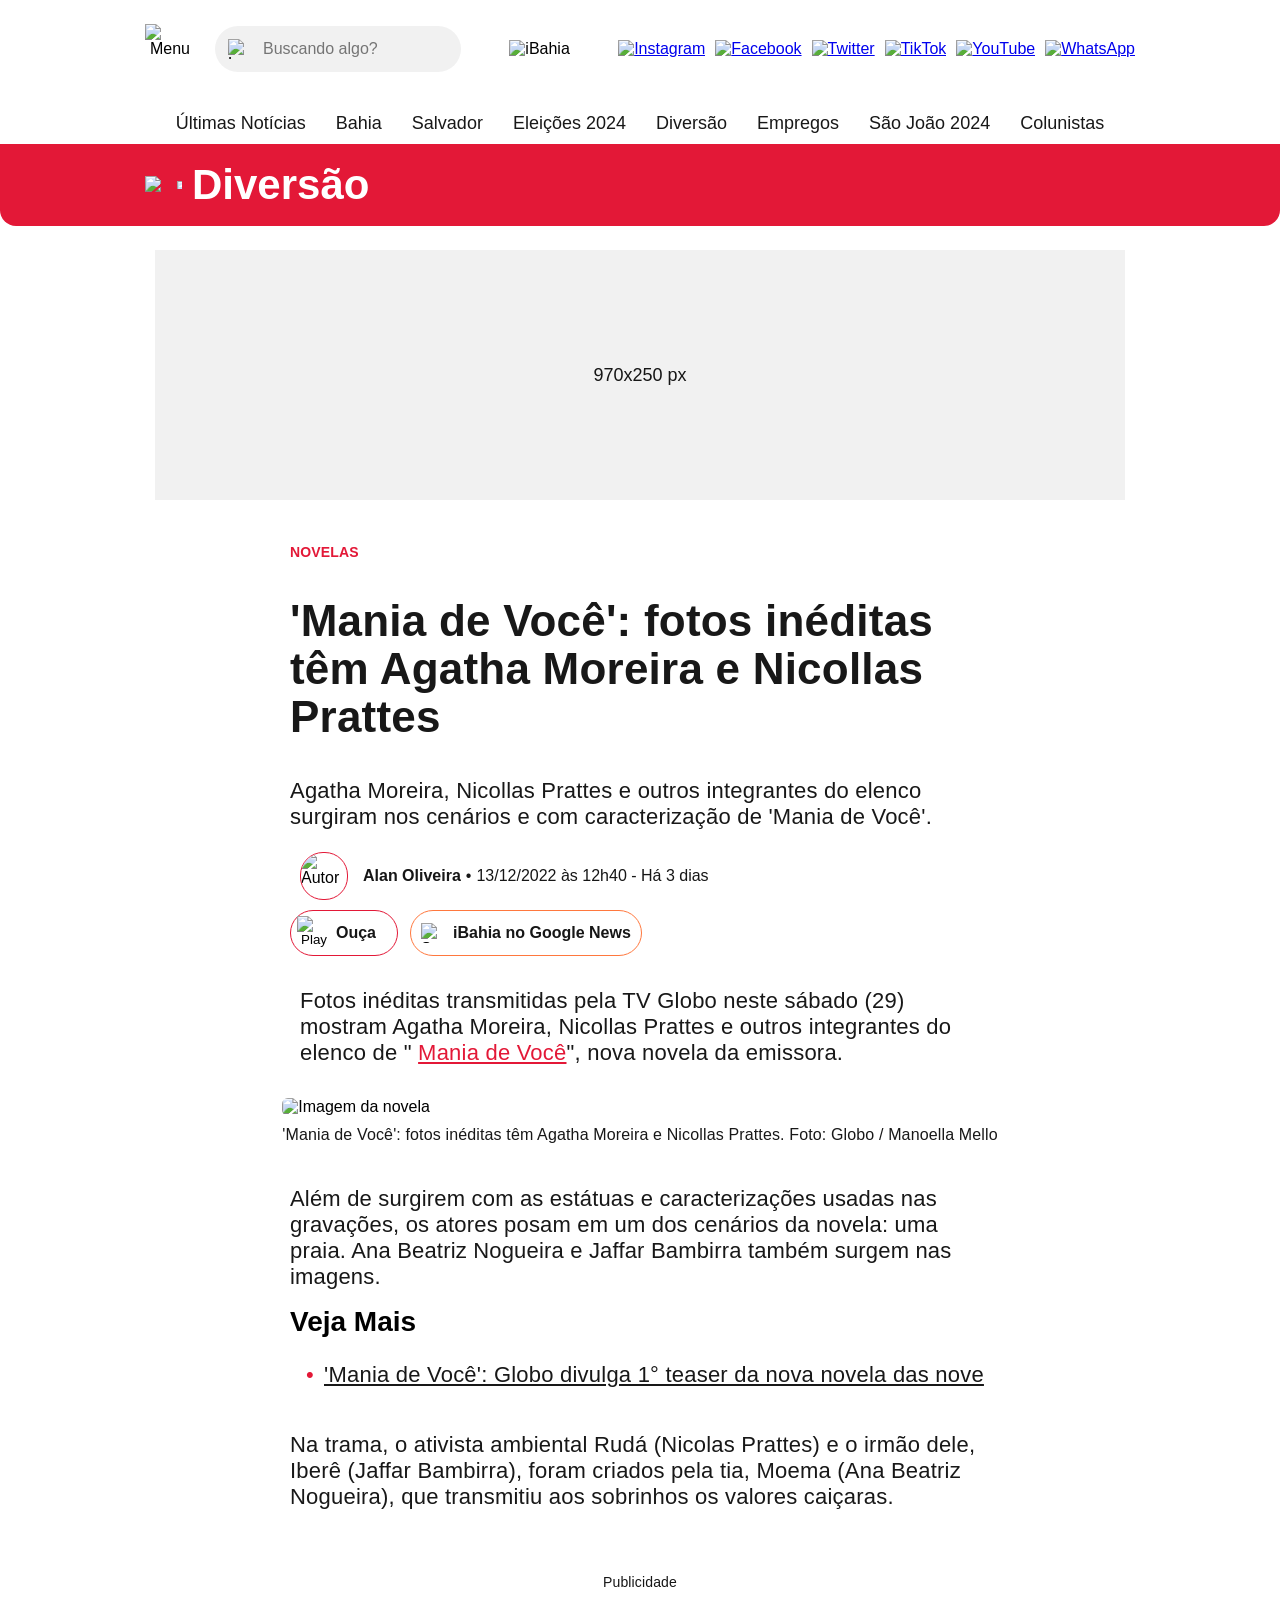
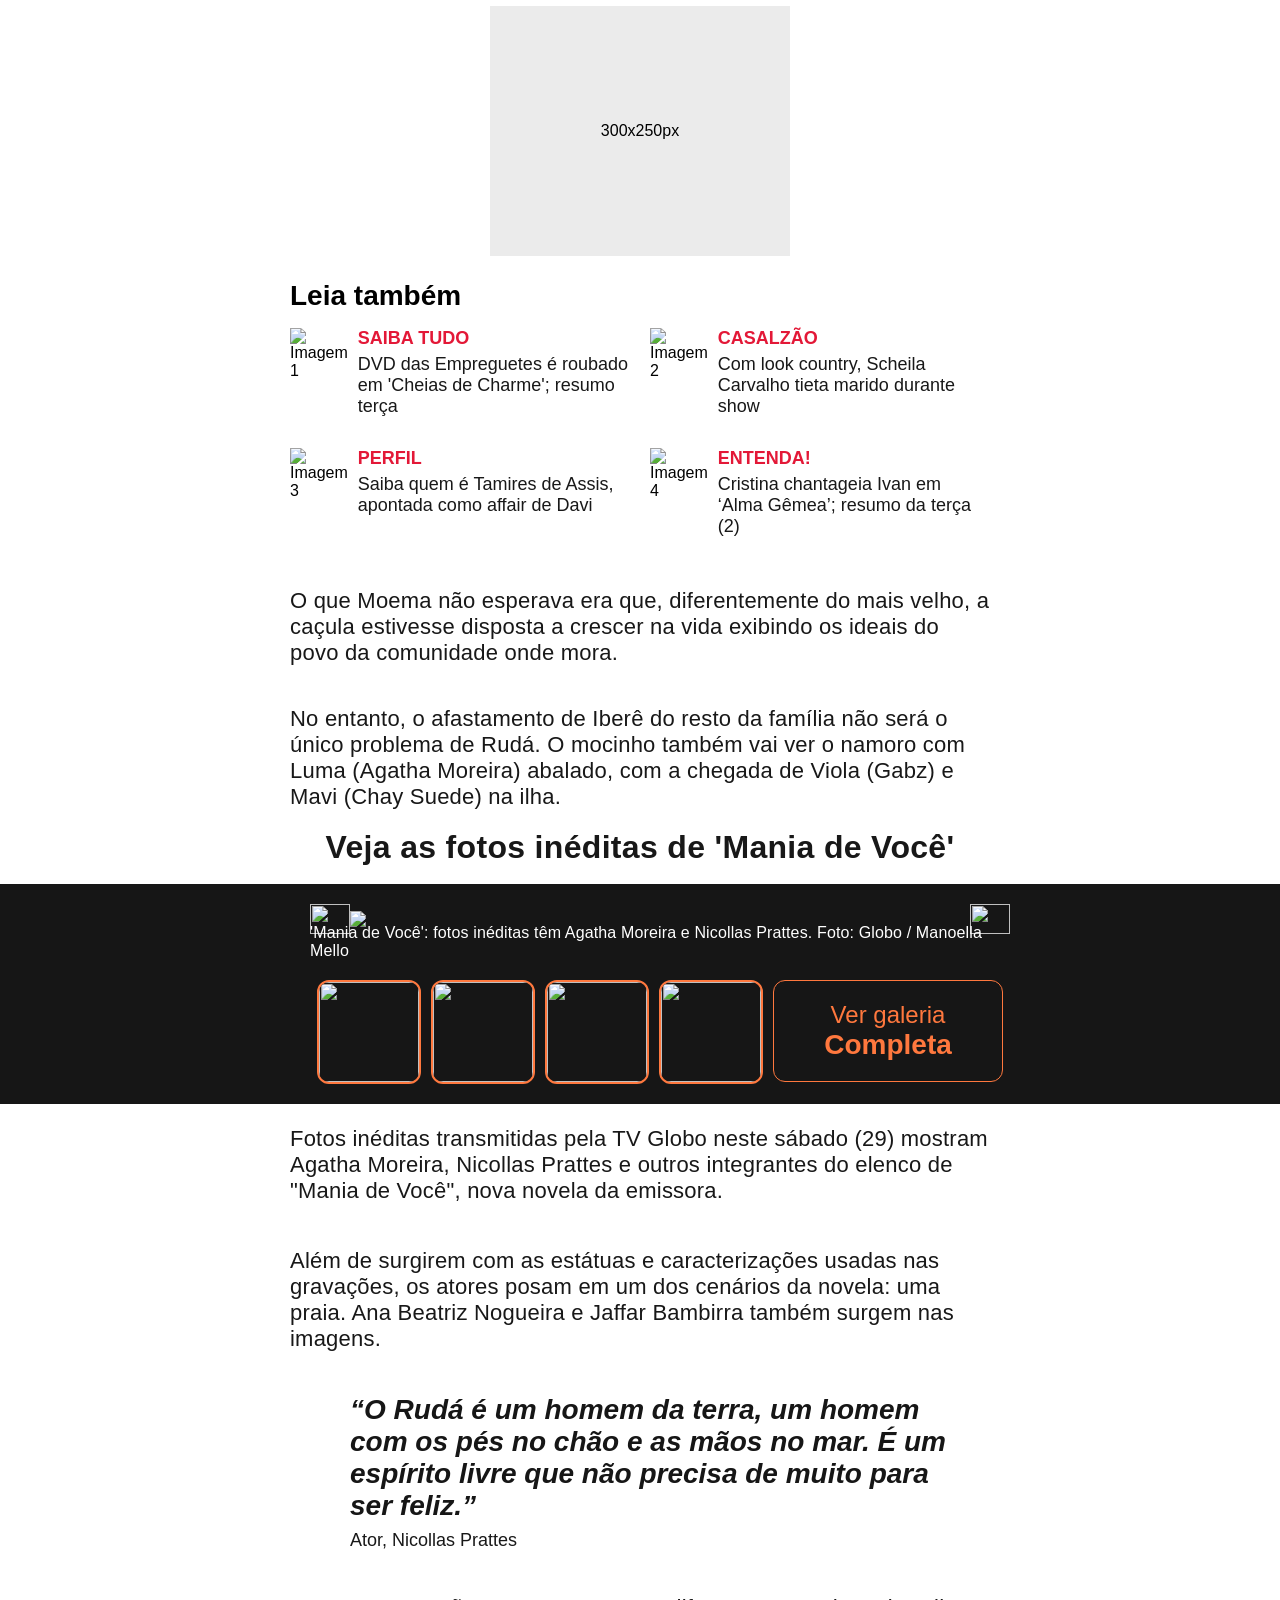
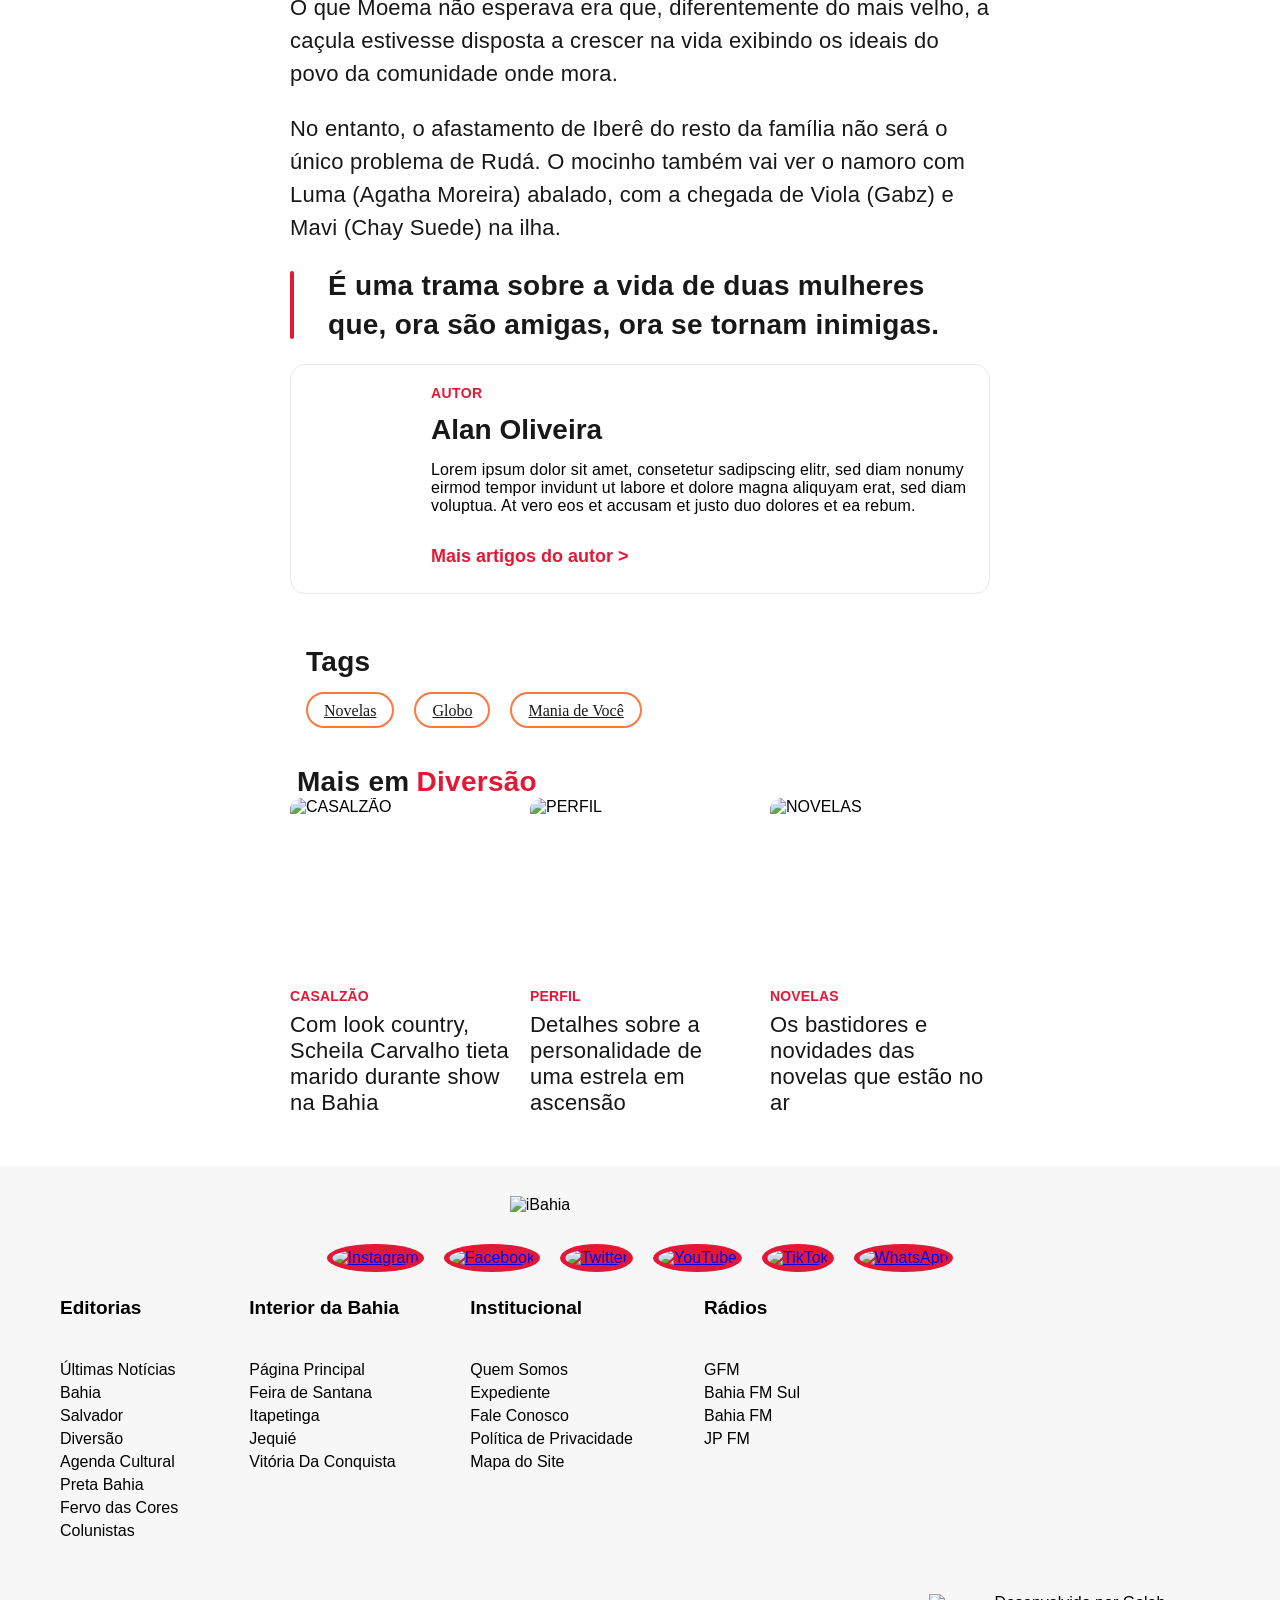
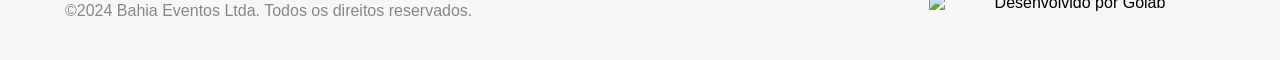
==== index.html @ 65b45e04 "Add files via upload" ====
<!DOCTYPE html>
<html lang="pt-br">
  <head>
    <meta charset="UTF-8" />
    <meta name="viewport" content="width=device-width, initial-scale=1.0" />
    <title>Meu Projeto</title>
    <link rel="stylesheet" href="styles.css" />
  </head>
  <body>
    <div class="container">
      <header>
        <div class="container-header">
          <div class="barra-superior">
            <div class="menu-pesquisa">
              <img
                src="img/menu.png"
                alt="Menu"
                class="menu-icon"
                id="menu-desktop" />
              <img
                src="img/menu-without-bg.png"
                alt="Menu"
                class="menu-icon"
                id="menu-mobile" />
              <div class="pesquisa">
                <img src="img/lupa.png" alt="Lupa" class="lupa-icon" />
                <input type="text" placeholder="Buscando algo?" />
              </div>
            </div>
            <div class="logo">
              <img src="img/ibahia.png" alt="iBahia" />
            </div>
            <div class="redes-sociais">
              <a href="#"><img src="img/instagram.png" alt="Instagram" /></a>
              <a href="#"><img src="img/Facebook.png" alt="Facebook" /></a>
              <a href="#"><img src="img/twitter.png" alt="Twitter" /></a>
              <a href="#"><img src="img/tiktok.png" alt="TikTok" /></a>
              <a href="#"><img src="img/youtube.png" alt="YouTube" /></a>
              <a href="#"><img src="img/whatsapp.png" alt="WhatsApp" /></a>
            </div>
          </div>
          <div class="atalhos-container">
            <nav class="atalhos">
              <ul>
                <li><a href="#">Últimas Notícias</a></li>
                <li><a href="#">Bahia</a></li>
                <li><a href="#">Salvador</a></li>
                <li><a href="#">Eleições 2024</a></li>
                <li><a href="#">Diversão</a></li>
                <li><a href="#">Empregos</a></li>
                <li><a href="#">São João 2024</a></li>
                <li><a href="#">Colunistas</a></li>
              </ul>
            </nav>
          </div>
        </div>

        <div class="breadcrumb">
          <img src="img/home.png" alt="Home" class="home-icon" />
          <img src="img/seta-direita.png" alt="Seta" class="seta-icon" />
          <span class="breadcrumb-text">Diversão</span>
        </div>
      </header>

      <main>

        <!-- Banner -->
        <section class="banner">
          <div class="banner-text">970x250 px</div>
        </section>

        <section class="news">
          <div class="news-content">
            <div class="news-text">
              <h4 class="news-category">Novelas</h4>
              <h1 class="news-title">'Mania de Você': fotos inéditas têm Agatha
                Moreira e Nicollas Prattes</h1>
              <p class="news-description">Agatha Moreira, Nicollas Prattes
                e outros integrantes do elenco surgiram nos cenários e com
                caracterização de 'Mania de Você'.</p>
            </div>
          </div>

          <div class="autor-info">
            <img src="img/autor_miniatura.png" class="autor-miniatura"
              alt="Autor" />
            <div class="autor-detalhes">
              <p class="autor-texto">Alan Oliveira</p>
              <span id="autor-texto-dot">•</span>
              <span>13/12/2022 às 12h40 - Há 3 dias</span>
            </div>
          </div>

          <div class="botao-play-container">
            <button class="botao-play">
              <img src="img/play.png" alt="Play" class="icone-play">
              <span>Ouça</span>
            </button>
            <button class="botao-google-news">
              <img src="img/google-news.png" alt="Google News"
                class="icone-google-news">
              <span>iBahia no Google News</span>
            </button>
          </div>

          <div class="texto-ineditas">
            <span id="texto-ineditas-line"></span>
            <p>
              Fotos inéditas transmitidas pela TV Globo neste
              sábado (29) mostram Agatha Moreira, Nicollas Prattes
              e outros integrantes do elenco de "
              <span class="mania-de-voce">Mania de Você</span>", nova
              novela da emissora.
            </p>
          </div>

        </div>

      </section>

      <session class="container-imagem-legenda">

        <!-- Imagem com a legenda -->
        <div class="imagem-container">
          <img src="img/imagem-top.png" alt="Imagem da novela"
            class="imagem-praia">
          <p class="legenda-praia">'Mania de Você': fotos inéditas têm
            Agatha Moreira e Nicollas Prattes. Foto: Globo /
            Manoella Mello
          </p>
        </div>

        <!-- Parágrafo com a descrição -->
        <div class="paragrafo-alem">
          <p>
            Além de surgirem com as estátuas e caracterizações usadas
            nas gravações, os atores posam em um dos cenários da novela:
            uma praia. Ana Beatriz Nogueira e Jaffar Bambirra também
            surgem nas imagens.
          </p>
        </div>

      </session>

      <!---------------- Veja mais e parágrafo ------------->
      <section class="veja-mais-container">
        <h3 class="veja-mais-titulo">Veja Mais</h3>
        <p class="paragrafo-veja-mais">
          <span class="bullet">•</span>
          <span class="texto-sub"> 'Mania de Você': Globo divulga 1°
            teaser da nova novela das nove</span>
        </p>
        <p class="descricao-trama">Na trama, o ativista ambiental Rudá
          (Nicolas Prattes) e o irmão dele, Iberê (Jaffar Bambirra),
          foram criados pela tia, Moema (Ana Beatriz Nogueira), que
          transmitiu aos sobrinhos os valores caiçaras.
        </p>
      </section>

      <section class="publicidade-container">
        <div class="publicidade-titulo">Publicidade</div>
        <div class="publicidade">
          300x250px
        </div>
      </section>

      <!---------------- Fim do Veja mais e parágrafo ------------->

      <!------------- Leia Também ----------->

      <section class="secao-leia-tambem">

        <h2 class="titulo-leia-tambem">Leia também</h2>

        <section class="lista-noticias">
          <div class="noticia-item noticia-1">
            <img src="img/leia-tb1.png" alt="Imagem 1">
            <div class="noticia-conteudo">
              <h3>SAIBA TUDO</h3>
              <p>DVD das Empreguetes é roubado em 'Cheias de Charme'; resumo
                terça</p>
            </div>
          </div>
          <div class="noticia-item noticia-2">
            <img src="img/leia-tb2.png" alt="Imagem 2">
            <div class="noticia-conteudo">
              <h3>CASALZÃO</h3>
              <p>Com look country, Scheila Carvalho tieta marido durante
                show</p>
            </div>
          </div>
          <div class="noticia-item noticia-3">
            <img src="img/leia-tb3.png" alt="Imagem 3">
            <div class="noticia-conteudo">
              <h3>PERFIL</h3>
              <p>Saiba quem é Tamires de Assis, apontada como affair de Davi</p>
            </div>
          </div>
          <div class="noticia-item noticia-4">
            <img src="img/leia-tb4.png" alt="Imagem 4">
            <div class="noticia-conteudo">
              <h3>ENTENDA!</h3>
              <p>Cristina chantageia Ivan em ‘Alma Gêmea’; resumo da terça
                (2)</p>
            </div>
          </div>

          <div class="descricao-moema">
            O que Moema não esperava era que, diferentemente do mais velho,
            a caçula estivesse disposta a crescer na vida exibindo os ideais
            do povo da comunidade onde mora.
          </div>

          <div class="descricao-entanto">
            No entanto, o afastamento de Iberê do resto da família não será
            o único problema de Rudá. O mocinho também vai ver o namoro com
            Luma (Agatha Moreira) abalado, com a chegada de Viola (Gabz) e
            Mavi (Chay Suede) na ilha.
          </div>

        </section>

        <!------------- Fim do Leia Também ----------->

        <!------------- Galaria ----------->

        <section>
          <h2 class="titulo-fotos">
            Veja as fotos inéditas de 'Mania de Você'
          </h2>
        </section>

        <session class="gallery-container">
          <div class="gallery-content">
            <div class="gallery">
              <div class="gallery-content-photo">
                <img src="img/esquerda.png"
                  class="arrow-left" />
                <img id="photo-gallery-principal"
                  src="img/principal-galeria.png" />
                <img src="img/direita.png"
                  class="arrow-right">
              </div>
              <div class="photo-caption">'Mania de Você': fotos
                inéditas têm Agatha Moreira e Nicollas Prattes.
                Foto: Globo / Manoella Mello
              </div>
            </div>

            <div class="gallery-footer">
              <div class="thumbnails">
                <img src="img/Imagem66.png" class="thumbnail" />
                <img src="img/Imagem67.png" class="thumbnail" />
                <img src="img/Imagem68.png" class="thumbnail" />
                <img src="img/Imagem69.png" class="thumbnail" />
              </div>
              <div class="view-gallery">
                <span>Ver galeria</span>
                <span id="view-gallery-second">Completa</span>
              </div>
            </div>
          </div>
        </div>
      </session>

      <!------------- Fim da Galaria ----------->

      <session class="ineditas-container">
        <p class="ineditas-transmitidas">
          Fotos inéditas transmitidas pela TV Globo neste sábado (29)
          mostram Agatha Moreira, Nicollas Prattes e outros
          integrantes do elenco de "Mania de Você", nova novela da
          emissora.
        </p>
        <p class="novo-paragrafo-2">
          Além de surgirem com as estátuas e caracterizações usadas
          nas gravações, os atores posam em um dos cenários da novela:
          uma praia. Ana Beatriz Nogueira e Jaffar Bambirra também
          surgem nas imagens.
        </p>
      </session>

      <session>
        <div class="citacao-container">
          <div class="citacao-linha">
            <div class="aspaspng"></div>
            <div class="citacao">
              “O Rudá é um homem da terra, um homem com os pés no
              chão e as mãos no mar. É um espírito livre que não
              precisa de muito para ser feliz.”
            </div>
          </div>
          <div class="autor-aspas">
            Ator, Nicollas Prattes
          </div>
        </div>
      </session>

      <session>
        <div class="moema-container">
          <p class="moema2">
            O que Moema não esperava era que, diferentemente do mais
            velho, a caçula estivesse disposta a crescer na vida
            exibindo os ideais do povo da comunidade onde mora.
          </p>

          <p class="moema3">
            No entanto, o afastamento de Iberê do resto da família não
            será o único problema de Rudá. O mocinho também vai ver o
            namoro com Luma (Agatha Moreira) abalado, com a chegada de
            Viola (Gabz) e Mavi (Chay Suede) na ilha.
          </p>
        </div>
      </session>

      <session>
        <div class="Sobre-Trama">
          <div id="before-trama"></div>
          <h2>É uma trama sobre a vida de duas mulheres que, ora são
            amigas, ora se tornam inimigas.</h2>
        </div>
      </session>

      <session>
        <div class="autor-container2">
          <div class="autor-background2">
            <div class="autor-foto2"></div>
          </div>
          <div class="autor-info2">
            <div class="autor-nome2">AUTOR</div>
            <div class="autor-nome-completo2">Alan Oliveira</div>
            <p class="autor-paragrafo-2">
              Lorem ipsum dolor sit amet, consetetur sadipscing elitr, sed diam
              nonumy eirmod tempor invidunt ut labore et dolore magna aliquyam
              erat, sed diam voluptua. At vero eos et accusam et justo duo
              dolores et ea rebum.
            </p>
            <div class="mais-artigos2">
              <span>Mais artigos do autor ></span>
            </div>
          </div>
        </div>
      </session>

      <session>

        <!-- Container das Tags -->
        <div class="tags-container">
          <div class="tags-titulo">Tags</div>
          <nav class="tags-lista">
            <a href="pagina-novelas.html" class="tag">Novelas</a>
            <a href="pagina-globo.html" class="tag">Globo</a>
            <a href="pagina-mania-de-voce.html" class="tag">Mania de Você</a>
          </nav>
        </div>
      </section>
      <session>

        <!-- Grupo "Mais em Diversão" -->

        <div class="grupo-diversao-container">
          <div class="titulo-diversao">
            <span class="mais-em">Mais em</span>
            <span class="diversao">Diversão</span>
          </div>

          <!-- Mais Diversão -->

          <section class="diversao-section">
            <div class="diversao-content">
              <div class="diversao-item">
                <img src="img/mais-em-diversão3.png" alt="CASALZÃO">
                <div class="diversao-text">
                  <div class="diversao-title">CASALZÃO</div>
                  <div class="diversao-description">
                    Com look country, Scheila Carvalho tieta marido durante show
                    na Bahia
                  </div>
                </div>
              </div>

              <div class="diversao-item">
                <img src="img/mais-em-diversão2.png" alt="PERFIL">
                <div class="diversao-text">
                  <div class="diversao-title">PERFIL</div>
                  <div class="diversao-description">
                    Detalhes sobre a personalidade de uma estrela em ascensão
                  </div>
                </div>
              </div>

              <div class="diversao-item">
                <img src="img/mais-em-diversão1.png" alt="NOVELAS">
                <div class="diversao-text">
                  <div class="diversao-title">NOVELAS</div>
                  <div class="diversao-description">
                    Os bastidores e novidades das novelas que estão no ar
                  </div>
                </div>
              </div>
            </div>
          </section>
        </div>

      </main>

    </div>

    <!-- Rodapé -->

    <footer class="footer">
      <div class="footer-container">
        <div class="footer-content">
          <div class="footer-left">
            <div class="footer-logo-container">
              <img src="img/ibahia.png" alt="iBahia" class="footer-logo">
            </div>
            <nav class="footer-social-links">
              <a href="#"><img src="img/instagram.png" alt="Instagram"></a>
              <a href="#"><img src="img/Facebook.png" alt="Facebook"></a>
              <a href="#"><img src="img/twitter.png" alt="Twitter"></a>
              <a href="#"><img src="img/youtube.png" alt="YouTube"></a>
              <a href="#"><img src="img/tiktok.png" alt="TikTok"></a>
              <a href="#"><img src="img/whatsapp.png" alt="WhatsApp"></a>
            </nav>
          </div>
          <div class="footer-right">
            <div class="footer-info-columns">
              <div class="info-column">
                <div class="info-column-title">
                  <h4>Editorias</h4>
                  <img src="./img/plus.png" alt="+" class="plus-icon">
                </div>
                <nav>
                  <ul>
                    <li>
                      <a href="#">Últimas Notícias</a>
                    </li>
                    <li><a href="#">Bahia</a></li>
                    <li><a href="#">Salvador</a></li>
                    <li><a href="#">Diversão</a></li>
                    <li><a href="#">Agenda Cultural</a></li>
                    <li><a href="#">Preta Bahia</a></li>
                    <li><a href="#">Fervo das Cores</a></li>
                    <li><a href="#">Colunistas</a></li>
                  </ul>
                </nav>
              </div>
              <div class="info-column">
                <div class="info-column-title">
                  <h4>Interior da Bahia</h4>
                  <img src="./img/plus.png" alt="+" class="plus-icon">
                </div>
                <nav>
                  <ul>
                    <li><a href="#">Página Principal</a></li>
                    <li><a href="#">Feira de Santana</a></li>
                    <li><a href="#">Itapetinga</a></li>
                    <li><a href="#">Jequié</a></li>
                    <li><a href="#">Vitória Da Conquista</a></li>
                  </ul>
                </nav>
              </div>
              <div class="info-column">
                <div class="info-column-title">
                  <h4>Institucional</h4>
                  <img src="img/plus.png" alt="+" class="plus-icon">
                </div>
                <nav>
                  <ul>
                    <li><a href="#">Quem Somos</a></li>
                    <li><a href="#">Expediente</a></li>
                    <li><a href="#">Fale Conosco</a></li>
                    <li><a href="#">Política de Privacidade</a></li>
                    <li><a href="#">Mapa do Site</a></li>
                  </ul>
                </nav>
              </div>
              <div class="info-column">
                <div class="info-column-title">
                  <h4>Rádios</h4>
                  <img src="img/plus.png" alt="+" class="plus-icon">
                </div>
                <nav>
                  <ul>
                    <li><a href="#">GFM</a></li>
                    <li><a href="#">Bahia FM Sul</a></li>
                    <li><a href="#">Bahia FM</a></li>
                    <li><a href="#">JP FM</a></li>
                  </ul>
                </nav>
              </div>
            </div>
          </div>
        </div>
        <div class="footer-bottom-bar">
          <p>&copy;2024 Bahia Eventos Ltda. Todos os direitos reservados.</p>
          <img src="img/tarja_mw_golab.png" alt="Desenvolvido por Golab">
        </div>
      </div>
    </footer>
  </body>
</html>
---- styles.css ----
/* Layout */
body {
  padding: 0;
  margin: 0;
  font-family: "Reddit Sans", sans-serif;
  margin: 0 auto;
  overflow-x: hidden;
}

@media screen and (max-width: 768px) {
  body {
    max-width: 100%;
    overflow-x: hidden;
  }
}

.container {
  display: grid;
  grid-template-rows: auto 1fr auto;
  min-height: 100vh;
  max-width: 1490px;
}

@media screen and (max-width: 768px) {
  .container {
    display: flex;
    flex-direction: column;
  }
}

/* ---------------- Header ------------- */
header {
  display: flex;
  flex-direction: column;
  align-items: center;
  justify-content: space-between;
  width: 100vw;
  text-align: center;
}

.container-header {
  display: flex;
  flex-direction: column;
  justify-content: space-around;
  width: 100%;
}

.barra-superior {
  display: flex;
  justify-content: space-between;
  gap: 20px;
}

.barra-superior {
  display: flex;
  justify-content: space-between;
  align-items: center;
  padding: 20px 145px;
}

/*--------------- Menu de Pesquisa ---------------- */

.menu-pesquisa {
  display: flex;
  align-items: center;
}

.menu-icon {
  width: 50px;
  height: 50px;
  cursor: pointer;
  margin-right: 20px;
}

#menu-mobile {
  display: none;
}

.pesquisa {
  display: flex;
  align-items: center;
  background-color: #f1f1f1;
  border-radius: 27px;
  width: 246px;
  height: 46px;
  border: none;
}

.pesquisa input {
  border: none;
  width: 122px;
  font-size: 16px;
  background-color: transparent;
}

.lupa-icon {
  width: 20px;
  height: 20px;
  height: 20px;
  margin: 13px 13px;
}

.logo {
  text-align: center;
}

.logo img {
  width: 160px;
  height: 55px;
}

.redes-sociais {
  display: flex;
  gap: 10px;
  margin: 20px 0;
}

.atalhos-container {
  display: flex;
  justify-content: center;
  width: 100%;
  overflow: hidden;
}

/* Atalhos */
.atalhos {
  display: flex;
  overflow-x: auto;
  overflow-y: hidden;
  white-space: nowrap;
  -webkit-overflow-scrolling: touch;
  scrollbar-width: none;
  -ms-overflow-style: none;
  padding: 10px 0;
}

.atalhos ul {
  display: inline-flex;
  list-style: none;
  padding: 0;
  margin: 0;
  gap: 30px;
}

.atalhos ul li {
  flex: 0 0 auto;
}

.atalhos ul li a {
  display: block;
  text-decoration: none;
  color: #181818;
  font-size: 18px;
  letter-spacing: 0px;
  padding: 5px 0;
}

.atalhos ul li a:hover {
  color: #e31837;
}

/* ---------------------- Responsive ---------------------- */

@media screen and (max-width: 768px) {
  .container-header {
    padding: 0;
    width: 100%;
  }

  .barra-superior {
    flex-direction: row-reverse;
    padding: 20px 20px;
  }

  .menu-pesquisa {
    flex-direction: row-reverse;
    gap: 10px;
  }

  #menu-mobile {
    display: inherit;
    width: 20px;
    height: 16px;
  }

  #menu-desktop {
    display: none;
  }

  .menu-icon {
    margin-right: 0;
  }

  .pesquisa {
    width: 100%;
    background-color: transparent;

    img {
      width: 24px;
      height: 24px;
    }

    input {
      display: none;
    }
  }

  .pesquisa input {
    width: 100%;
  }

  .logo img {
    width: 132px;
    height: 44px;
  }

  .redes-sociais {
    display: none;
  }

  .atalhos-container {
    border-bottom-left-radius: 10px;
    border-bottom-right-radius: 10px;
    z-index: 100;
    background-color: #ffffff;
  }

  .atalhos {
    justify-content: flex-start;
    padding: 10px 20px;
  }

  .atalhos ul {
    gap: 20px;
  }

  .atalhos ul li a {
    font-size: 16px;
  }

  .atalhos-container::after {
    width: 30px;
  }
}

/* ---------------------- Fim Responsive ------------------ */

/* ------------------- Fim Header ----------------- */

/* ---------------------------Barra-Vermelha--------------------------- */
.breadcrumb {
  display: flex;
  width: 100%;
  align-items: center;
  justify-content: center;
  background-color: #e31837;
  margin-top: -5px;
  justify-content: flex-start;
  border-radius: 0px 0px 16px 16px;
  box-sizing: border-box;
  overflow: hidden;
  height: 82px;
}

.breadcrumb .home-icon {
  width: 22px;
  height: 18px;
  margin-left: 145px;
  margin-right: 10px;
}

.breadcrumb .seta-icon {
  width: 5px;
  height: 8px;
  margin-right: 10px;
}

.breadcrumb {
  font-size: 16px; /* Ajuste de acordo com a necessidade */
}

.breadcrumb-text {
  color: #ffffff;
  font-family: "Reddit Sans", sans-serif;
  font-weight: bold;
  font-size: 42px;
  white-space: nowrap;
}

/* ------------ Responsive ------------ */

@media screen and (max-width: 768px) {
  .breadcrumb {
    height: 60px;
    top: 100px;
    z-index: 90;
  }

  .breadcrumb .home-icon {
    margin-left: 20px;
  }

  .breadcrumb .seta-icon {
    margin-right: 5px;
  }

  .breadcrumb-text {
    font-size: 24px;
  }
}

/* -------------- Fim da Responsividade ----------------------- */

/* --------------------------- Fim da Barra-Vermelha --------------------------- */

main {
  display: grid;
  grid-template-rows: repeat(18, auto);
  max-width: 970px;
  margin: 0 auto;
}

section {
  display: flex;
  flex-direction: column;
}

/* ---------------------------- Banner --------------------- */
.banner {
  width: 970px;
  height: 250px;
  background-color: #f1f1f1;
  margin: 24px auto;
  display: flex;
  justify-content: center;
  align-items: center;
}

.banner-text {
  font-size: 18px;
  color: #161616;
}

@media screen and (max-width: 768px) {
  .banner {
    display: none;
  }
}

/* ----------------------- news --------------------- */

.news {
  display: flex;
  flex-direction: column;
  max-width: 700px;
  margin: 0 auto;
}

.news-content {
  display: flex;
  flex-direction: column;
  justify-content: flex-start;
  align-items: flex-start;
}

.news-category {
  font-size: 14px;
  line-height: 18px;
  letter-spacing: 0.14px;
  color: #e31837;
  text-transform: uppercase;
  margin-bottom: 10px;
}

.news-title {
  font-size: 44px;
  line-height: 48px;
  color: #181818;
  letter-spacing: 0.22px;
}

.news-description {
  font-size: 22px;
  line-height: 26px;
  color: #181818;
  margin-top: 12px;
  font-family: "Reddit Sans", sans-serif;
  font-size: 22px;
  letter-spacing: 0.22px;
  color: #181818;
}

.paragrafo-alem {
  letter-spacing: 0.22px;
  color: #181818;
}

.autor-info {
  display: flex;
  justify-content: left;
  align-items: center;
  margin-left: 10px;
}

.autor-miniatura {
  width: 46px;
  height: 46px;
  border: 1px solid #e31837;
  border-radius: 23px;
  margin-right: 15px;
}

.autor-detalhes {
  display: flex;
  gap: 5px;
  font-size: 16px;
  color: #161616;
}

.autor-texto {
  font-weight: bold;
  letter-spacing: 0px;
  margin: 0;
}

/* Espaço sobre o autor e data */
.autor {
  display: flex;
  align-items: center;
  margin: 30px auto;
}

.autor-container {
  display: flex;
  flex-direction: column;
  align-items: center;
  margin-top: 30px;
}

.foto-autor {
  width: 46px;
  height: 46px;
  background: transparent url("img/autor_miniatura.png") no-repeat center center;
  border: 1px solid #e31837;
  border-radius: 23px;
  margin-bottom: 15px;
}

.info-autor {
  display: flex;
  flex-direction: column;
  align-items: center;
}

.nome-autor {
  font-family: "Reddit Sans", sans-serif;
  font-size: 16px;
  font-weight: bold;
  color: #161616;
  margin: 0;
}

/* Data e hora da postagem */
.data-hora {
  font-family: "Reddit Sans", sans-serif;
  font-size: 14px;
  color: #888888;
}

/* Botão de play específico */
.botao-play {
  width: 108px;
}

.icone-play {
  width: 34px;
  height: 34px;
}

.icone-google-news {
  width: 24px;
  height: 20px;
  margin-right: 8px;
}

/* Texto dos botões */
.botao span {
  letter-spacing: 0;
  font: normal normal bold 16px/21px "Reddit Sans", sans-serif;
  color: #161616;
}

.botao-play {
  display: flex;
  justify-content: flex-start;
  align-items: center;
  background: #ffffff;
  border: 1px solid #e31837;
  border-radius: 25px;
  height: 46px;
  cursor: pointer;
  gap: 5px;
}

/* Texto ao lado do ícone */
.botao-play span {
  letter-spacing: 0px;
  font-size: 16px;
  font-weight: bold;
  color: #161616;
}

.botao-play-container {
  display: flex;
  gap: 12px;
  margin-top: 10px;
}

.botao-google-news {
  display: flex;
  justify-content: flex-start;
  align-items: center;
  background: #ffffff;
  border: 1px solid #ff783e;
  border-radius: 25px;
  padding: 0 10px;
  height: 46px;
  cursor: pointer;

  span {
    font-size: 16px;
    font-weight: bold;
    color: #161616;
  }
}

#texto-ineditas-line {
  display: none;
}

.texto-ineditas {
  letter-spacing: 0.22px;
  color: #181818;
  margin: 10px 10px;
  font-size: 22px;
  font-family: "Reddit Sans", sans-serif;
}

.mania-de-voce {
  color: #e31837;
  text-decoration: underline;
}

/* ---------------------- Responsive ---------------------- */

@media screen and (max-width: 768px) {
  .news {
    padding: 0 20px;
  }

  .news-title {
    font-size: 32px;
    line-height: 36px;
  }

  .news-description {
    font-size: 18px;
    line-height: 22px;
  }

  .autor-info {
    display: flex;
    margin-left: 0;
    margin-bottom: 10px;
  }

  .autor-miniatura {
    width: 36px;
    height: 36px;
  }

  .autor-detalhes {
    display: flex;
    flex-direction: column;
    font-size: 14px;
  }

  #autor-texto-dot {
    display: none;
  }

  .autor-texto {
    font-size: 14px;
  }

  .autor {
    margin: 20px auto;
  }

  .autor-container {
    margin-top: 20px;
  }

  .foto-autor {
    width: 36px;
    height: 36px;
  }

  .nome-autor {
    font-size: 14px;
  }

  .data-hora {
    font-size: 12px;
  }

  .botao-play {
    width: 90px;
  }

  .icone-play {
    width: 28px;
    height: 28px;
  }

  .botao-play span {
    font-size: 14px;
  }

  .botao-play-container {
    margin-top: 5px;
  }

  .botao-google-news {
    padding: 0 5px;
  }

  .botao-google-news span {
    font-size: 14px;
  }

  #texto-ineditas-line {
    display: flex;
    background-color: #f0f0f0;
    width: 100%;
    height: 1px;
    margin-top: 10px;
  }

  .texto-ineditas {
    letter-spacing: 0.18px;
    font-size: 19px;
    margin: 10px 0;
    text-align: left;
  }
}

/* ---------------------- Fim news --------------------- */

/* -------------- Foto e a legenda --------------- */
.container-imagem-legenda {
  display: flex;
  flex-direction: column;
  justify-content: center;
  align-items: center;
  width: 100%;
  box-sizing: border-box;
}

.container-imagem-legenda p {
  margin-bottom: 20px;
  justify-content: center;
}

.imagem-praia {
  width: 100%;
  height: auto;
  border-radius: 6px;
  opacity: 1;
}

.legenda-praia {
  display: block;
  font-family: "Reddit Sans", sans-serif;
  font-size: 16px;
  letter-spacing: 0.14px;
  color: #181818;
  opacity: 1;
  margin-top: 10px;
}

.paragrafo-alem {
  letter-spacing: 0.18px;
  font-family: "Reddit Sans", sans-serif;
  font-size: 22px;
  text-align: left;
  justify-content: center;
  border-radius: 6px;
  max-width: 700px;
}

/* ---------------------- Responsive ---------------------- */

@media screen and (max-width: 768px) {
  .container-imagem-legenda {
    flex-direction: column;
    padding: 0 10px;
  }

  @media screen and (max-width: 768px) {
    .container-imagem-legenda {
      flex-direction: column;
      padding: 0 10px;
    }

    .imagem-praia {
      width: 100%;
      height: auto;
      border-radius: 4px;
    }

    .legenda-praia {
      font-size: 14px;
      margin-top: 8px;
    }

    .paragrafo-alem {
      font-size: 18px;
      max-width: 100%;
      padding: 0 10px;
      margin: 20px 0;
    }
  }
}
/* ---------------------- Fim da Responsive ---------------------- */

/* -------------- Fim Foto e a legenda --------------- */

/* ---------------- Veja Mais ---------------------- */
.veja-mais-container {
  display: flex;
  justify-content: center;
  align-items: center;
  width: 100%;
  max-width: 700px;
  margin: -32px auto;
}

/* Estilo para o título "Veja Mais" */
.veja-mais-titulo {
  width: 700px;
  font-size: 28px;
  margin-bottom: 12px;
  text-align: left;
}

/* Estilo para o parágrafo abaixo do título 'Veja Mais' */
.paragrafo-veja-mais {
  display: flex;
  justify-content: center;
  left: 14px;
  width: 700px;
  text-align: left;
  font-size: 22px;
  font-family: "Reddit Sans", sans-serif;
  letter-spacing: 0.22px;
  margin-top: 12px;
  color: #181818;
}

/* Estilo específico para o caractere '•' */
.bullet {
  color: #e31837;
  padding: 0 10px;
}

/* Estilo para o texto sublinhado */
.texto-sub {
  color: #181818;
  text-decoration: underline;
}

/* Estilo para o novo parágrafo com a descrição da trama */
.descricao-trama {
  font-size: 22px;
  font-family: "Reddit Sans", sans-serif;
  letter-spacing: 0.22px;
  color: #181818;
  text-align: left;
}

/* ---------------------- Responsive ---------------------- */

@media screen and (max-width: 768px) {
  /* Veja Mais Container */
  .veja-mais-container {
    flex-direction: column;
    margin: 0 auto;
    padding: 0 10px;
  }

  /* Estilo para o título "Veja Mais" */
  .veja-mais-titulo {
    width: 100%;
    font-size: 24px;
    text-align: center;
    margin-bottom: 10px;
  }

  /* Estilo para o parágrafo abaixo do título 'Veja Mais' */
  .paragrafo-veja-mais {
    width: 100%;
    font-size: 18px;
    text-align: center;
    margin-top: 10px;
    padding: 0 10px;
  }

  /* Estilo específico para o caractere '•' */
  .bullet {
    padding: 0 5px;
  }

  /* Estilo para o texto sublinhado */
  .texto-sub {
    font-size: 18px;
  }

  /* Estilo para o novo parágrafo com a descrição da trama */
  .descricao-trama {
    font-size: 18px;
    padding: 0 10px;
  }
}

/* ---------------------- Fim da Responsive ---------------------- */

/* ---------------- Fim Veja Mais ---------------------- */

/* ----------------------  Quadrado da Publicidade --------------------------- */
.publicidade {
  width: 300px;
  height: 250px;
  background: #ebebeb;
  margin: 8px auto;
  box-sizing: border-box;
  text-align: center;
  line-height: 250px;
}

/* Texto acima do quadrado de publicidade */
.publicidade-titulo {
  text-align: center;
  font-size: 14px;
  font-family: "Reddit Sans", sans-serif;
  letter-spacing: 0.14px;
  color: #161616;
  margin-bottom: 8px;
}

/* Contêiner da publicidade e do título */
.publicidade-container {
  display: flex;
  flex-direction: column;
  align-items: center;
  margin-top: 74px;
}

/* ---------------------- Responsive ---------------------- */

@media screen and (max-width: 768px) {
  .publicidade {
    width: 100%;
    max-width: 300px;
    height: 250px;
    background: #ebebeb;
    margin: 8px auto;
    box-sizing: border-box;
    text-align: center;
    line-height: 250px;
    display: flex;
    justify-content: center;
    align-items: center;
    font-size: 14px;
    color: #161616;
    font-family: "Reddit Sans", sans-serif;
  }

  /* Texto acima do quadrado de publicidade */
  .publicidade-titulo {
    display: none;
  }

  /* Contêiner da publicidade e do título */
  .publicidade-container {
    margin-top: 20px;
    padding: 0 10px;
    align-items: center;
  }
}

/* ---------------------- Fim da Responsive ---------------------- */

/* ---------------------- Fim do Quadrado da Publicidade --------------------------- */

/* ----------------- Título 'Leia também' -----------------------  */
.titulo-leia-tambem {
  display: column;
  justify-content: center;
  width: 700px;
  align-items: center;
  font-size: 28px;
  margin-bottom: 32px;
  text-align: left;
  max-width: 700px;
  margin: 0 auto;
  padding: 16px 10px;
}

/* Container das notícias */
.lista-noticias {
  display: flex;
  justify-content: center;
  flex-direction: row;
  margin-top: 16px;
  flex-wrap: wrap;
  gap: 20px;
  max-width: 700px;
  margin: 0 auto;
}

/* Estilo individual de cada notícia */
.noticia-item {
  width: calc(50% - 10px);
  display: flex;
  flex-direction: row;
  align-items: flex-start;
}

.noticia-item img {
  width: 100px;
  height: 100px;
  object-fit: cover;
  margin-right: 10px;
}

.noticia-conteudo {
  display: flex;
  flex-direction: column;
}

.noticia-conteudo h3 {
  font-family: "Reddit Sans", sans-serif;
  font-size: 18px;
  color: #e31837;
  margin: 0;
  padding-bottom: 5px;
}

.noticia-conteudo p {
  font-family: "Reddit Sans", sans-serif;
  font-size: 18px;
  color: #181818;
  margin: 0;
}

/* Estilo para o primeiro parágrafo MOEMA */
.descricao-moema {
  margin-top: 20px;
  text-align: left;
  font-family: "Reddit Sans", sans-serif;
  font-size: 22px;
  letter-spacing: 0.22px;
  color: #181818;
  opacity: 1;
  margin-left: auto;
  margin-right: auto;
}

/* Estilo para o novo parágrafo Entanto */
.descricao-entanto {
  margin-top: 20px;
  text-align: left;
  font-family: "Reddit Sans", sans-serif;
  font-size: 22px;
  letter-spacing: 0.22px;
  color: #181818;
  opacity: 1;
  margin-left: auto;
  margin-right: auto;
}

/* ---------------------- Responsive ---------------------- */

@media screen and (max-width: 768px) {
  /* Ajustes para o título "Leia Também" */
  .titulo-leia-tambem {
    display: block;
    font-size: 24px;
    padding: 16px 8px;
    margin-bottom: 24px;
    max-width: 100%;
  }

  /* Ajustes para o container das notícias */
  .lista-noticias {
    flex-direction: column;
    gap: 10px;
    max-width: 100%;
  }

  /* Estilo individual de cada notícia */
  .noticia-item {
    width: 100%;
    display: flex;
    flex-direction: row;
    align-items: flex-start;
    margin-bottom: 10px;
  }

  .noticia-item img {
    width: 100px;
    height: 100px;
    object-fit: cover;
    margin-right: 10px;
  }

  .noticia-conteudo {
    display: flex;
    flex-direction: column;
    text-align: left;
  }

  .noticia-conteudo h3 {
    font: normal normal bold 12px/15px "Reddit Sans", sans-serif;
    color: #e31837;
    margin: 0;
    padding-bottom: 5px;
  }

  .noticia-conteudo p {
    font: normal normal normal 16px/20px "Reddit Sans", sans-serif;
    color: #181818;
    margin: 0;
  }

  /* Estilo para o primeiro parágrafo MOEMA */
  .descricao-moema {
    font-size: 18px;
    padding: 0 10px;
    max-width: 100%;
  }

  /* Estilo para o novo parágrafo Entanto */
  .descricao-entanto {
    font-size: 18px;
    padding: 0 10px;
    max-width: 100%;
  }

  /* Esconde a notícia específica na versão responsiva */
  .noticia-1 {
    display: none;
  }
}

/* ---------------------- Fim da Responsive ---------------------- */

/* ----------------- Fim do Título 'Leia também' -----------------------  */

/* ---------------------- Galeria ------------------ */

.titulo-fotos {
  display: flex;
  justify-content: flex-start;
  align-items: flex-start;
  font-family: "Reddit Sans", sans-serif;
  font-weight: bold;
  font-size: 32px;
  line-height: 34px;
  letter-spacing: 0.32px;
  color: #181818;
  max-width: 700px;
  margin: 20px auto;
}

.gallery-container {
  display: flex;
  background-color: #161616;
  flex-direction: column;
  gap: 20px;
  width: 100vw;
  padding: 20px;
}

.gallery-content {
  display: flex;
  flex-direction: column;
  justify-content: center;
  align-items: center;
  width: 100%;
  max-width: 700px;
  margin: 0 auto;
}

.gallery-content-photo {
  display: flex;
  justify-content: center;
  align-items: center;
}

.gallery-content-photo img#photo-gallery-principal {
  width: 100%;
  height: auto;
  max-width: 100%;
}

.gallery-content-photo img.arrow-left,
.gallery-content-photo img.arrow-right {
  width: 40px;
  height: 30px;
}

.view-gallery {
  display: flex;
  flex-direction: column;
  justify-content: center;
  align-items: center;
  border: 1px solid #ff783e;
  height: 60px;
  border-radius: 12px;
  padding: 20px 50px;
}

.view-gallery span {
  color: #ff783e;
  font-size: 24px;
}

.view-gallery span#view-gallery-second {
  font-weight: bold;
  font-size: 28px;
}

.photo-caption {
  color: #ffffff;
  font-family: "Reddit Sans", sans-serif;
  letter-spacing: 0.14px;
  display: flex;
  justify-content: center;
  margin: -10px 0 20px 0;
}

.gallery-footer {
  display: flex;
  justify-content: space-between;
  flex-wrap: wrap;
  gap: 10px;
}

.thumbnails {
  display: flex;
  gap: 10px;
}

.thumbnail {
  width: 100px;
  height: 100px;
  border-radius: 12px;
  border: 2px solid #ff783e;
}

/* ---------------------- Responsive ---------------------- */

@media screen and (max-width: 768px) {
  /* Estilo para o título de fotos */
  .titulo-fotos {
    font-size: 24px;
    line-height: 28px;
    letter-spacing: 0.24px;
    margin: 10px auto;
    text-align: center;
  }

  /* Estilo para o contêiner da galeria */
  .gallery-container {
    padding: 10px;
    gap: 10px;
  }

  /* Estilo para o conteúdo da galeria */
  .gallery-content {
    width: 100%;
    padding: 0 10px;
  }

  /* Estilo para as fotos dentro da galeria */
  .gallery-content-photo {
    flex-direction: column;
  }

  /* Estilo específico para a imagem principal da galeria */
  .gallery-content-photo img#photo-gallery-principal {
    width: 100%;
    height: auto;
    max-width: 100%;
  }

  /* Estilo para as setas de navegação na galeria */
  .gallery-content-photo img.arrow-left,
  .gallery-content-photo img.arrow-right {
    width: 30px;
    height: 25px;
  }

  /* Estilo para o botão de visualização da galeria */
  .view-gallery {
    height: auto;
    padding: 10px 20px;
    border-radius: 8px;
  }

  .view-gallery span#view-gallery-second {
    font-size: 20px;
    font-weight: bold;
  }

  /* Estilo para a legenda da foto */
  .photo-caption {
    font-size: 14px;
    letter-spacing: 0.14px;
    margin: 0 0 15px 0;
  }

  /* Estilo para a galeria e rodapé */
  .gallery-footer {
    display: flex;
    flex-direction: column;
    gap: 10px;
  }

  .thumbnails {
    flex-direction: row;
    gap: 10px;
    overflow-x: auto;
  }

  .thumbnail {
    width: 80px;
    height: 80px;
    border-radius: 8px;
    border: 2px solid #ff783e;
  }

  /* Esconde a imagem 69 e mostra o botão */
  .thumbnails img[src="img/Imagem69.png"] {
    display: none;
  }

  .view-gallery {
    display: flex;
    flex-direction: column;
    justify-content: center;
    align-items: center;
    border: 1px solid #ff783e;
    height: auto;
    border-radius: 12px;
    padding: 10px 20px;
    margin-top: 20px;
  }

  .view-gallery span {
    color: #ff783e;
    font-size: 18px;

    .view-gallery span#view-gallery-second {
      font-size: 20px;
      font-weight: bold;
    }
  }
  .gallery-content-photo .arrow-left,
  .gallery-content-photo .arrow-right {
    display: none;
  }
}
/* ---------------------- Fim da Responsive ---------------------- */

/* ---------------------- Fim da Galeria ------------------ */

/* ---------------------- Ineditas ------------------ */

.ineditas-container {
  display: flex;
  flex-direction: column;
  max-width: 700px;
  margin: 0 auto;
}

/* Parágrafos Fotos Inéditas */
.ineditas-transmitidas {
  text-align: left;
  font-family: "Reddit Sans", sans-serif;
  font-size: 22px;
  letter-spacing: 0.22px;
  color: #181818;
  opacity: 1;
}

/* Novo Parágrafo 2 */
.novo-paragrafo-2 {
  text-align: left;
  font-family: "Reddit Sans", sans-serif;
  font-size: 22px;
  letter-spacing: 0.22px;
  color: #181818;
  opacity: 1;
}

/* ---------------------- Responsive ---------------------- */

@media screen and (max-width: 768px) {
  /* Ineditas Container */
  .ineditas-container {
    padding: 0 10px;
    width: 100%;
  }

  /* Parágrafos Fotos Inéditas */
  .ineditas-transmitidas,
  .novo-paragrafo-2 {
    font-size: 18px;
    letter-spacing: 0.2px;
    margin: 0;
    margin-bottom: 30px;
  }
}

/* ---------------------- Fim da Responsive ---------------------- */

/* ---------------------- Fim das Ineditas ------------------ */

/* ------------------------ Citação ------------------ */
.citacao-container {
  position: relative;
  display: flex;
  flex-direction: column;
  align-items: flex-start;
  margin-top: 32px;
  padding: 20px 20px 20px 60px;
  background: #ffffff;
  border-radius: 10px;
  box-sizing: border-box;
  max-width: 700px;
  margin: 0 auto;
}

.aspaspng {
  width: 54px;
  height: 42px;
  margin-top: 20px;
  position: absolute;
  top: 0;
  left: 0;
  background: transparent url("img/aspas.png") no-repeat center center;
}

.citacao {
  font-style: italic;
  font-variant: normal;
  font-weight: bold;
  font-size: 28px;
  line-height: 32px;
  font-family: "Reddit Sans", sans-serif;
  color: #161616;
  letter-spacing: 0px;
}

.autor-aspas {
  margin-top: 8px;
  text-align: left;
  font-family: "Reddit Sans", sans-serif;
  font-size: 18px;
  color: #000000;
  opacity: 0.9;
}

/* ------------------------ Fim da Citação ------------------ */

/* ------------------ Moema 2 e 3 ----------------------*/
/* Container para os parágrafos */
.moema-container {
  max-width: 700px;
  margin: 0 auto;
}

/* Estilo compartilhado entre os parágrafos */
.moema-container p {
  margin-top: 20px;
  text-align: left;
  font-family: "Reddit Sans", sans-serif;
  font-size: 22px;
  letter-spacing: 0.22px;
  color: #181818;
  opacity: 1;
  line-height: 1.5;
}

/* ------------------ Moema 2 e 3 ----------------------*/

/* ---------------------- Responsive ---------------------- */

@media screen and (max-width: 768px) {
  /* Ajuste do container para os parágrafos */
  .moema-container {
    padding: 0 10px;
    max-width: 100%;
  }

  /* Ajuste do tamanho do texto para telas menores */
  .moema-container p {
    font-size: 18px;
    letter-spacing: 0.18px;
    line-height: 1.4;
    margin-top: 15px;
  }
}

/* ---------------------- Fim da Responsive ---------------------- */

/* ----------------- Trama-Sobre -------------------- */
.Sobre-Trama {
  display: flex;
  gap: 10px;
  text-align: left;
  font-family: "Reddit Sans", sans-serif;
  font-size: 28px;
  letter-spacing: 0.28px;
  color: #181818;
  max-width: 700px;
  margin: 0 auto;
  align-items: center;
}

/* Estilo para o elemento antes do texto */
#before-trama {
  width: 4px;
  height: 68px;
  background-color: #e31837;
  border-radius: 4px;
  margin-right: 24px;
}

/* Estilo para o h2 dentro da classe Sobre-Trama */
.Sobre-Trama h2 {
  font-size: 28px;
  font-weight: bold;
  color: #181818;

  margin: 0;
  line-height: 1.4;
  text-align: left;
  flex: 1;
}

/* ----------------- Fim da Trama-Sobre -------------------- */

/* ----------------------- Autor 2 Container ----------------------- */
.autor-container2 {
  display: flex;
  height: 230px;
  background: #ffffff;
  border: 1px solid #e7e7e7;
  border-radius: 15px;
  align-items: flex-start;
  padding: 10px;
  box-sizing: border-box;
  opacity: 1;
  max-width: 700px;
  margin: 20px auto;
}

/* Foto do Autor */
.autor-foto2 {
  width: 130px;
  height: 130px;
  background: transparent url("img/autor.png") no-repeat center center;
  background-size: cover;
  border-radius: 50%;
  margin-top: 10px;
  margin-right: 10px;
  align-self: flex-start;
  flex-shrink: 0;
  max-width: 700px;
  margin: 0 auto;
}

/* Informações do Autor */
.autor-info2 {
  display: flex;
  flex-direction: column;
  gap: 5px;
  margin-top: 10px;
}

/* Nome 'Autor' */
.autor-nome2 {
  text-align: left;
  font-family: "Reddit Sans", sans-serif;
  font-weight: bold;
  font-size: 14px;
  letter-spacing: 0.42px;
  color: #e31837;
  opacity: 1;
}

/* Nome do Autor */
.autor-nome-completo2 {
  text-align: left;
  font-family: "Reddit Sans", sans-serif;
  font-weight: bold;
  font-size: 28px;
  letter-spacing: 0px;
  color: #181818;
  opacity: 1;
  margin-top: 8px;
}

/* Parágrafo sobre o Autor */
.autor-paragrafo-2 {
  text-align: left;
  font-family: "Reddit Sans", sans-serif;
  font-size: 16px;
  letter-spacing: 0.16px;
  color: #000000;
  max-width: 700px;
  margin: 0 auto;
  margin-top: 10px;
}

/* Mais artigos do autor */
.mais-artigos2 {
  display: flex;
  align-items: center;
  margin-top: 26px;
}

/* Texto 'Mais artigos do autor' */
.mais-artigos2 span {
  text-align: left;
  font-family: "Reddit Sans", sans-serif;
  font-weight: bold;
  font-size: 18px;
  color: #e31837;
  opacity: 1;
}

/* ---------------------- Responsive ---------------------- */

@media screen and (max-width: 768px) {
  /* Ajustes do Autor 2 Container */
  .autor-container2 {
    flex-direction: column;
    height: auto;
    align-items: center;
    padding: 20px;
  }

  /* Foto do Autor */
  .autor-foto2 {
    width: 100px;
    height: 100px;
    margin-right: 0;
    margin-bottom: 10px;
  }

  /* Informações do Autor */
  .autor-info2 {
    text-align: center;
    margin-top: 0;
  }

  /* Nome 'Autor' */
  .autor-nome2 {
    font-size: 16px;
  }
}

@media screen and (max-width: 768px) {
  /* Nome do Autor */
  .autor-nome-completo2 {
    font-size: 20px;
    text-align: center;
    margin-top: 12px;
  }

  /* Parágrafo sobre o Autor */
  .autor-paragrafo-2 {
    font-size: 14px;
    text-align: center;
    margin-top: 12px;
    padding: 0 15px;
  }

  /* Mais artigos do autor */
  .mais-artigos2 {
    justify-content: center;
    margin-top: 20px;
  }

  /* Texto 'Mais artigos do autor' */
  .mais-artigos2 span {
    font-size: 16px;
    text-align: center;
  }
}

/* ---------------------- Fim da Responsive ---------------------- */

/* ----------------------- Fim do Autor 2 Container ----------------------- */

/* --------------- Tags ------------*/
.tags-container {
  display: flex;
  margin-top: 32px;
  flex-direction: column;
  justify-content: flex-start;
  opacity: 1;
  max-width: 700px;
  margin: 0 auto;
}

/* Título 'Tags' */
.tags-titulo {
  height: 36px;
  text-align: left;
  font-family: "Reddit Sans", sans-serif;
  font-weight: bold;
  font-size: 28px;
  letter-spacing: 0.28px;
  color: #181818;
  margin-left: 16px;
  opacity: 1;
  margin-top: 32px;
}

/* Flexbox para as tags */
.tags-lista {
  display: flex;
  gap: 20px;
  margin-top: 10px;
  margin-left: 16px;
}

/* Estilo das Tags Individuais */
.tag {
  display: flex;
  align-items: center;
  justify-content: center;
  height: 32px;
  padding: 0 16px;
  background: #ffffff00 0% 0% no-repeat padding-box;
  border: 2px solid #ff783e;
  border-radius: 18px;
  opacity: 1;
  font: normal normal normal 16px/21px Reddit Sans;
  color: #181818;
  text-align: center;
}

/* --------------- Fim das Tags ------------*/

/* ------------------ Grupo "Mais em Diversão" ---------- */
.diversao-section {
  display: flex;
  flex-direction: column;

  opacity: 1;
  max-width: 700px;
  margin: 0 auto;
}

/* Estilo do Título "Mais em Diversão" */
.titulo-diversao {
  display: flex;
  align-items: flex-start;
  font-family: "Reddit Sans", sans-serif;
  font-weight: bold;
  font-size: 28px;
  letter-spacing: 0.28px;
  color: #181818;
  margin-bottom: 20px;
  margin-top: 32px;
  max-width: 700px;
  margin: 0 auto;
}

/* Parte do título "Mais em" */
.titulo-diversao .mais-em {
  color: #181818;
  padding: 0 7px;
  margin-top: 38px;
}

/* Parte do título "Diversão" */
.titulo-diversao .diversao {
  color: #e31837;
  margin-top: 38px;
}

/* Flexbox para o conteúdo */
.diversao-content {
  display: flex;
  justify-content: space-between;
  gap: 20px;
}

/* Estilo individual de cada item */
.diversao-item {
  display: flex;
  flex-direction: column;
  align-items: flex-start;
  width: 220px;
}

/* Estilo para as imagens */
.diversao-item img {
  width: 100%;
  height: 180px;
  border-radius: 12px;
}

/* Container para texto (título e descrição) */
.diversao-text {
  display: flex;
  flex-direction: column;
}

/* Estilo para os títulos */
.diversao-title {
  margin-top: 10px;
  text-align: left;
  font-family: "Reddit Sans", sans-serif;
  font-weight: bold;
  font-size: 14px;
  letter-spacing: 0.14px;
  color: #e31837;
  text-transform: uppercase;
}

/* Estilo para as descrições */
.diversao-description {
  text-align: left;
  font-family: "Reddit Sans", sans-serif;
  font-size: 22px;
  letter-spacing: 0.22px;
  color: #161616;
  margin-top: 8px;
}

/* ------------------ Responsivida ------------ */

@media screen and (max-width: 768px) {
  /* Ajustes para o título "Mais em Diversão" */
  .titulo-diversao {
    font-size: 24px;
    padding: 16px 8px;
    margin-bottom: 24px;
    max-width: 100%;
    text-align: center;
  }

  /* Flexbox para o conteúdo em coluna */
  .diversao-content {
    flex-direction: column;
    gap: 10px;
    max-width: 100%;
  }

  /* Estilo individual de cada item */
  .diversao-item {
    display: flex;
    flex-direction: row;
    align-items: center;
    width: 100%;
    margin-bottom: 10px;
  }

  /* Ajuste para as imagens no item */
  .diversao-item img {
    width: 88px;
    height: 88px;
    border-radius: 12px;
    margin-right: 10px;
  }

  /* Ajustes para o container de texto no lado direito */
  .diversao-text {
    display: flex;
    flex-direction: column;
    justify-content: center;
  }

  /* Ajustes para o título dentro dos itens */
  .diversao-title {
    font-size: 12px;
    letter-spacing: 0.12px;
    margin-bottom: 5px;
    text-align: left;
  }

  /* Ajustes para a descrição */
  .diversao-description {
    font-size: 16px;
    margin-top: 4px;
    letter-spacing: 0.16px;
  }

  /* Parte do título "Mais em" e "Diversão" */
  .titulo-diversao .mais-em,
  .titulo-diversao .diversao {
    font-size: 24px;
    margin-top: 0;
    display: inline;
  }
}

/* ------------------ Fim da Responsivida ------------ */

/* ------------------ Fim do Grupo "Mais em Diversão" ---------- */

/* ------------------------ Rodapé ------------------------- */
.footer {
  background-color: #f7f7f7;
  padding: 30px 0;
  margin-top: 50px;
  min-height: 200px;
  width: 100%;
}

/* Container principal do rodapé */
.footer-container {
  max-width: 1200px;
  margin: 0 auto;
  padding: 0 15px;
}

/* Conteúdo do Rodapé */
.footer-content {
  display: flex;
  justify-content: space-between;
  flex-wrap: wrap;
  margin-bottom: 30px;
}

/* Seção Esquerda do Rodapé */
.footer-left {
  display: flex;
  flex-direction: column;
  align-items: center;
  flex-grow: 1;
}

/* Container do logotipo */
.footer-logo-container {
  display: flex;
  align-items: center;
  margin-bottom: 20px;
}

.footer-logo {
  max-width: 100%;
  height: auto;
  margin-right: 200px;
}

/* Links das Redes Sociais */
.footer-social-links {
  display: flex;
  gap: 20px;
  margin-top: 10px;
  justify-content: center;
  flex-wrap: wrap;
}

.footer-social-links a img {
  width: 44px;
  height: 44px;
  background-color: #e31837;
  border-radius: 50%;
  padding: 5px;
}

/* Seção Direita do Rodapé */
.footer-right {
  width: 65%;
}

/* Colunas de Informações do Rodapé */
.footer-info-columns {
  display: flex;
  justify-content: space-between;
  padding: 0 20px;
  gap: 0;
}

.info-column h4 {
  font-family: "Reddit Sans", sans-serif;
  font-weight: bold;
  font-size: 19px;
  color: #000000;
}

.info-column ul {
  list-style: none;
  padding-left: 0;
}

.info-column ul li {
  margin-bottom: 5px;
}

.info-column ul li a {
  text-decoration: none;
  color: #000;
  font-family: "Reddit Sans", sans-serif;
  font-size: 16px;
}

.info-column ul li a:hover {
  text-decoration: underline;
}

/* Barra Inferior do Rodapé */
.footer-bottom-bar {
  display: flex;
  justify-content: space-between;
  align-items: center;
  padding: 0 25px;
  text-align: center;
  flex-wrap: wrap;
  gap: 10px;
}

.footer-bottom-bar p {
  margin-bottom: 10px;
  font-size: 16px;
  color: #888888;
  font-family: "Reddit Sans", sans-serif;
  font-weight: 400;
}

.footer-bottom-bar img {
  width: 286px;
  height: 28px;
}

.info-column-title {
  display: flex;
  justify-content: space-between;
  width: 100%;
}

/* ---------------------- Responsividade ------------------ */

/* Exibe o ícone na versão mobile */
@media only screen and (max-width: 768px) {
  .info-column > .info-column-title > img.plus-icon {
    display: block; /* Mostra o ícone na versão mobile */
  }
}

/* Oculta o ícone na versão desktop */
@media only screen and (min-width: 600px) {
  .info-column > .info-column-title > img.plus-icon {
    display: none; /* Oculta o ícone na versão desktop */
  }
}

@media only screen and (max-width: 768px) {
  .footer-content {
    flex-direction: column;
  }

  .footer-right {
    width: 100%;
    margin-top: 20px;
  }

  .footer-bottom-bar {
    flex-direction: column;
    gap: 20px;
  }

  .footer-social-links a img {
    width: 36px;
    height: 36px;
  }

  .footer-logo-container {
    display: none;
  }

  .footer-left {
    display: flex;
    flex-direction: column;
    align-items: flex-start;
  }

  .footer-left::before {
    content: "Siga a gente nas redes";
    font-family: "Reddit Sans", sans-serif;
    color: #181818;
    font-size: 16px;
    margin-bottom: 10px;
    display: block;
    text-align: left;
    width: 100%;
  }

  .footer-info-columns {
    display: flex;
    flex-direction: column;
    width: 100%;
    justify-content: space-between;
    padding: 0;
  }

  .info-column {
    display: flex;
    justify-content: space-between;
    align-items: center;
    width: 100%;
    padding: 10px 0;
  }

  .info-column h4 {
    font-size: 18px;
    margin: 0;
    color: #181818;
    text-align: left;
    flex: 1;
  }

  .info-column ul {
    display: none;
  }

  .info-column a {
    display: none;
  }
}

/* -------------- Fim da Responsividade -------------- */

/* ------------------------ Fim do Rodapé ------------------------- */
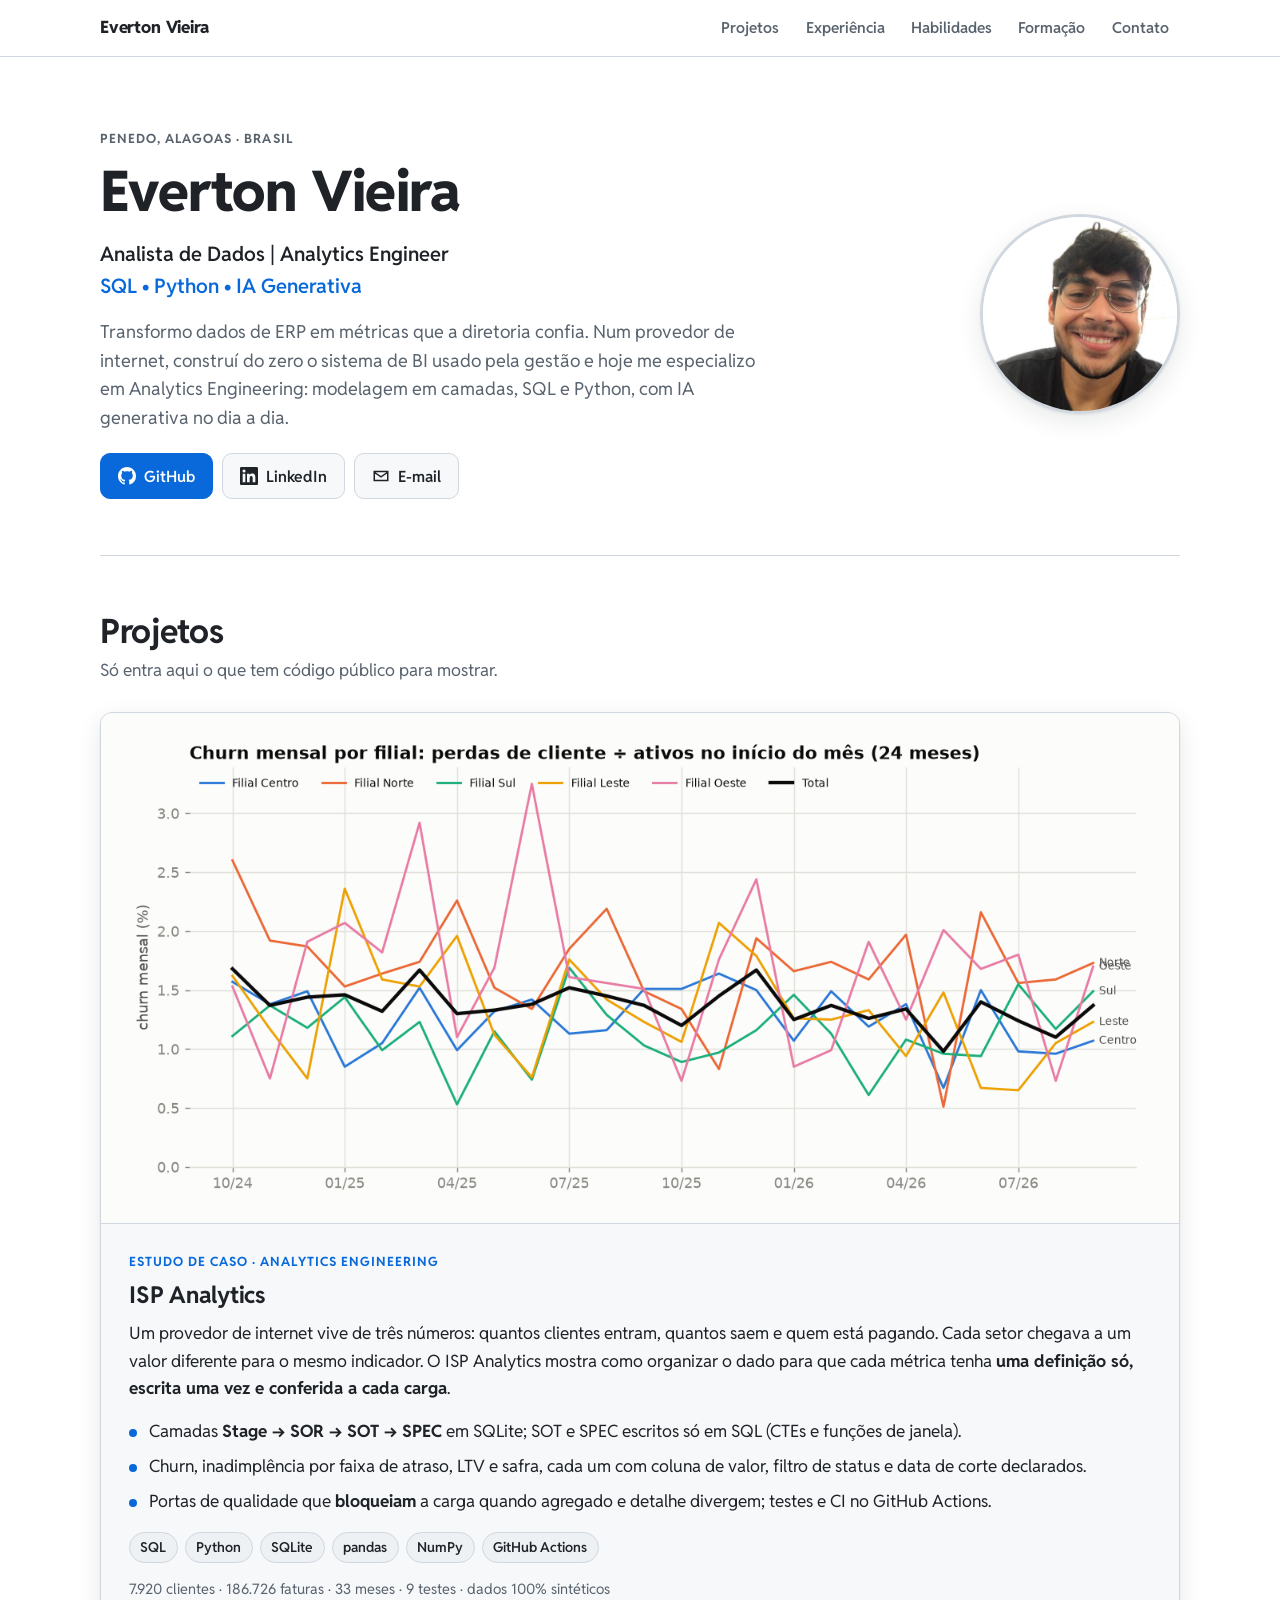
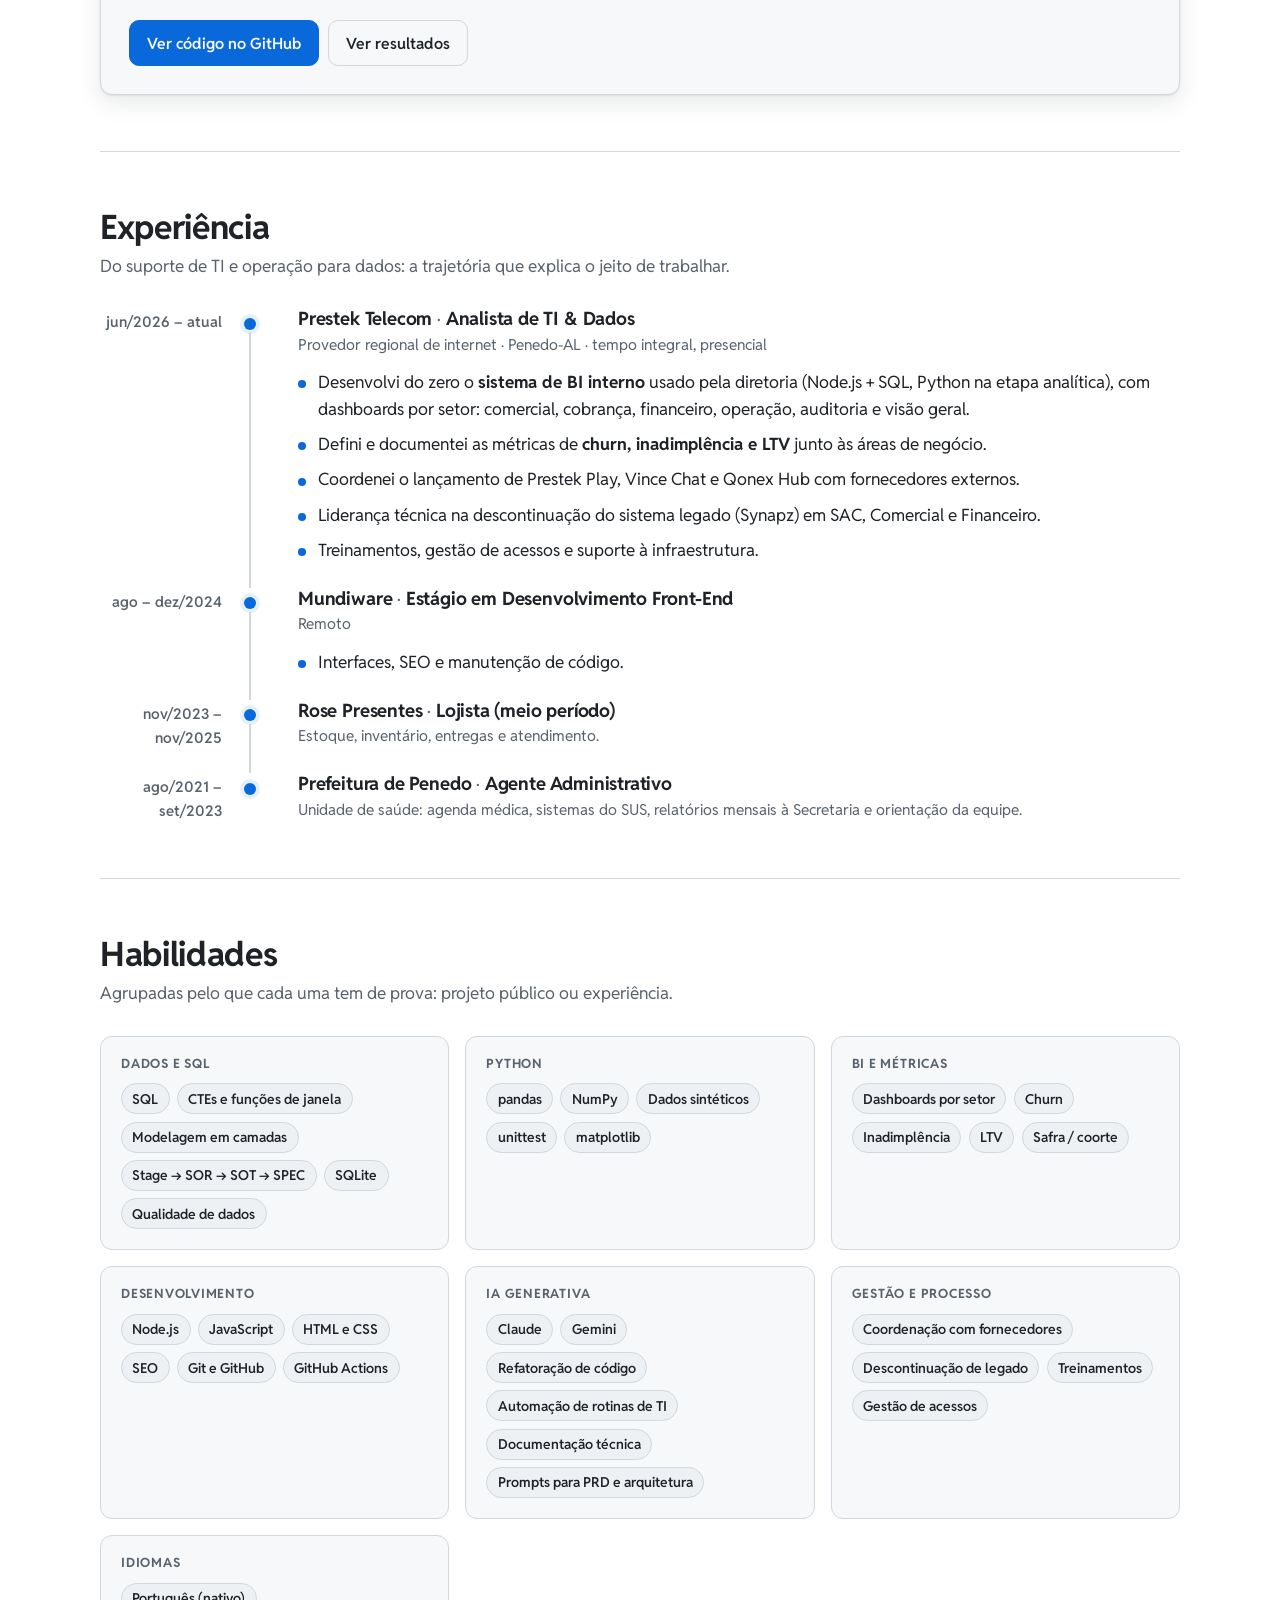
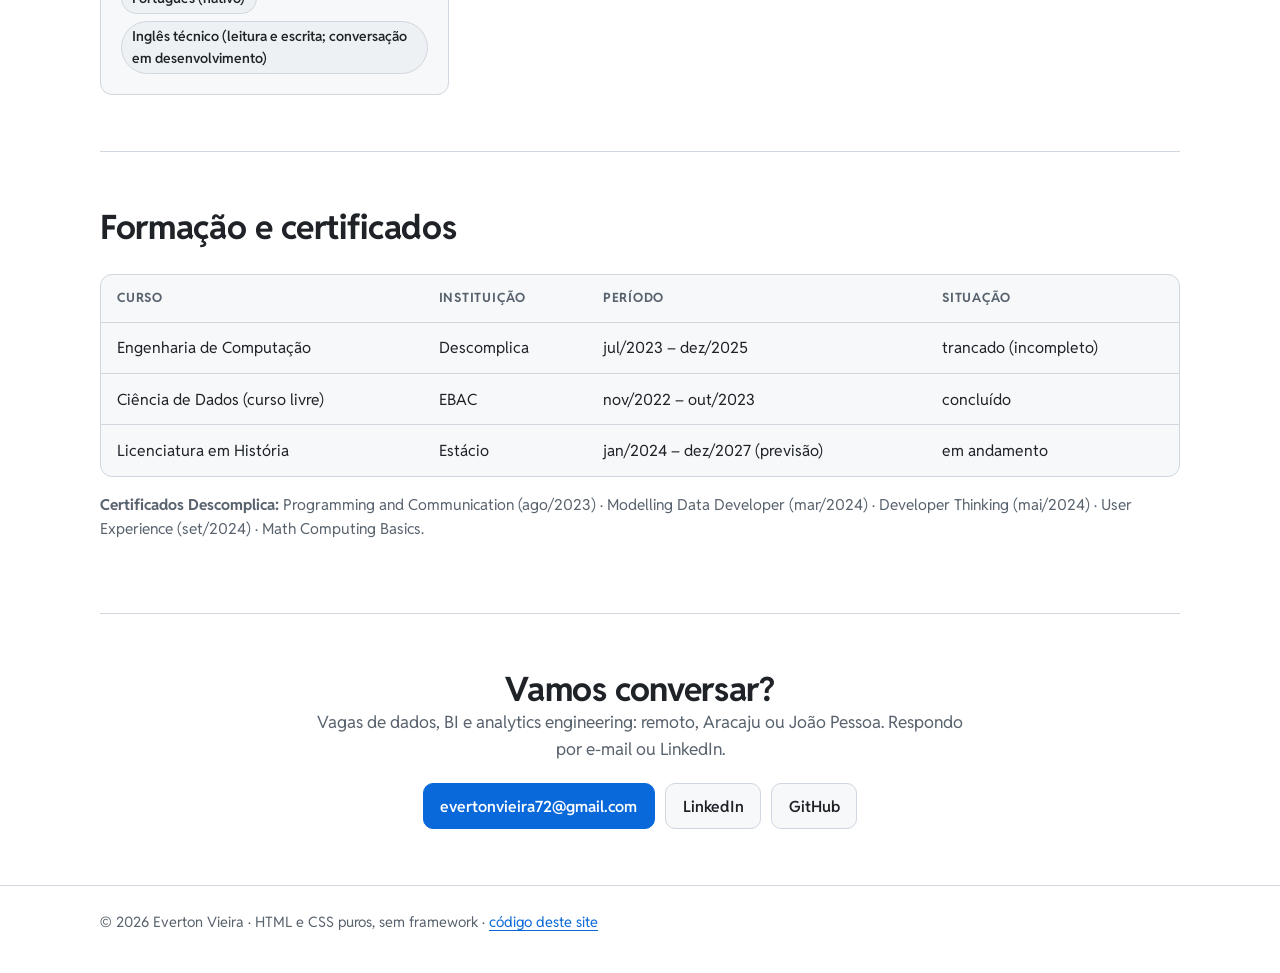
==== commit 204da2bd: "Site de portfolio: apresentacao, projetos, experiencia, habilidades, formacao e contato" ====
--- a/index.html
+++ b/index.html
@@ -1,503 +1,235 @@
-<!DOCTYPE html>
-<html lang="pt-br">
-  <head>
-    <meta charset="UTF-8" />
-    <meta name="viewport" content="width=device-width, initial-scale=1.0" />
-    <title>Meu Projeto</title>
-    <link rel="stylesheet" href="styles.css" />
-  </head>
-  <body>
-    <div class="container">
-      <header>
-        <div class="container-header">
-          <div class="barra-superior">
-            <div class="menu-pesquisa">
-              <img
-                src="img/menu.png"
-                alt="Menu"
-                class="menu-icon"
-                id="menu-desktop" />
-              <img
-                src="img/menu-without-bg.png"
-                alt="Menu"
-                class="menu-icon"
-                id="menu-mobile" />
-              <div class="pesquisa">
-                <img src="img/lupa.png" alt="Lupa" class="lupa-icon" />
-                <input type="text" placeholder="Buscando algo?" />
-              </div>
-            </div>
-            <div class="logo">
-              <img src="img/ibahia.png" alt="iBahia" />
-            </div>
-            <div class="redes-sociais">
-              <a href="#"><img src="img/instagram.png" alt="Instagram" /></a>
-              <a href="#"><img src="img/Facebook.png" alt="Facebook" /></a>
-              <a href="#"><img src="img/twitter.png" alt="Twitter" /></a>
-              <a href="#"><img src="img/tiktok.png" alt="TikTok" /></a>
-              <a href="#"><img src="img/youtube.png" alt="YouTube" /></a>
-              <a href="#"><img src="img/whatsapp.png" alt="WhatsApp" /></a>
-            </div>
-          </div>
-          <div class="atalhos-container">
-            <nav class="atalhos">
-              <ul>
-                <li><a href="#">Últimas Notícias</a></li>
-                <li><a href="#">Bahia</a></li>
-                <li><a href="#">Salvador</a></li>
-                <li><a href="#">Eleições 2024</a></li>
-                <li><a href="#">Diversão</a></li>
-                <li><a href="#">Empregos</a></li>
-                <li><a href="#">São João 2024</a></li>
-                <li><a href="#">Colunistas</a></li>
-              </ul>
-            </nav>
-          </div>
-        </div>
-
-        <div class="breadcrumb">
-          <img src="img/home.png" alt="Home" class="home-icon" />
-          <img src="img/seta-direita.png" alt="Seta" class="seta-icon" />
-          <span class="breadcrumb-text">Diversão</span>
-        </div>
-      </header>
-
-      <main>
-
-        <!-- Banner -->
-        <section class="banner">
-          <div class="banner-text">970x250 px</div>
-        </section>
-
-        <section class="news">
-          <div class="news-content">
-            <div class="news-text">
-              <h4 class="news-category">Novelas</h4>
-              <h1 class="news-title">'Mania de Você': fotos inéditas têm Agatha
-                Moreira e Nicollas Prattes</h1>
-              <p class="news-description">Agatha Moreira, Nicollas Prattes
-                e outros integrantes do elenco surgiram nos cenários e com
-                caracterização de 'Mania de Você'.</p>
-            </div>
-          </div>
-
-          <div class="autor-info">
-            <img src="img/autor_miniatura.png" class="autor-miniatura"
-              alt="Autor" />
-            <div class="autor-detalhes">
-              <p class="autor-texto">Alan Oliveira</p>
-              <span id="autor-texto-dot">•</span>
-              <span>13/12/2022 às 12h40 - Há 3 dias</span>
-            </div>
-          </div>
-
-          <div class="botao-play-container">
-            <button class="botao-play">
-              <img src="img/play.png" alt="Play" class="icone-play">
-              <span>Ouça</span>
-            </button>
-            <button class="botao-google-news">
-              <img src="img/google-news.png" alt="Google News"
-                class="icone-google-news">
-              <span>iBahia no Google News</span>
-            </button>
-          </div>
-
-          <div class="texto-ineditas">
-            <span id="texto-ineditas-line"></span>
-            <p>
-              Fotos inéditas transmitidas pela TV Globo neste
-              sábado (29) mostram Agatha Moreira, Nicollas Prattes
-              e outros integrantes do elenco de "
-              <span class="mania-de-voce">Mania de Você</span>", nova
-              novela da emissora.
-            </p>
-          </div>
-
-        </div>
-
-      </section>
-
-      <session class="container-imagem-legenda">
-
-        <!-- Imagem com a legenda -->
-        <div class="imagem-container">
-          <img src="img/imagem-top.png" alt="Imagem da novela"
-            class="imagem-praia">
-          <p class="legenda-praia">'Mania de Você': fotos inéditas têm
-            Agatha Moreira e Nicollas Prattes. Foto: Globo /
-            Manoella Mello
-          </p>
-        </div>
-
-        <!-- Parágrafo com a descrição -->
-        <div class="paragrafo-alem">
-          <p>
-            Além de surgirem com as estátuas e caracterizações usadas
-            nas gravações, os atores posam em um dos cenários da novela:
-            uma praia. Ana Beatriz Nogueira e Jaffar Bambirra também
-            surgem nas imagens.
-          </p>
-        </div>
-
-      </session>
-
-      <!---------------- Veja mais e parágrafo ------------->
-      <section class="veja-mais-container">
-        <h3 class="veja-mais-titulo">Veja Mais</h3>
-        <p class="paragrafo-veja-mais">
-          <span class="bullet">•</span>
-          <span class="texto-sub"> 'Mania de Você': Globo divulga 1°
-            teaser da nova novela das nove</span>
-        </p>
-        <p class="descricao-trama">Na trama, o ativista ambiental Rudá
-          (Nicolas Prattes) e o irmão dele, Iberê (Jaffar Bambirra),
-          foram criados pela tia, Moema (Ana Beatriz Nogueira), que
-          transmitiu aos sobrinhos os valores caiçaras.
-        </p>
-      </section>
-
-      <section class="publicidade-container">
-        <div class="publicidade-titulo">Publicidade</div>
-        <div class="publicidade">
-          300x250px
-        </div>
-      </section>
-
-      <!---------------- Fim do Veja mais e parágrafo ------------->
-
-      <!------------- Leia Também ----------->
-
-      <section class="secao-leia-tambem">
-
-        <h2 class="titulo-leia-tambem">Leia também</h2>
-
-        <section class="lista-noticias">
-          <div class="noticia-item noticia-1">
-            <img src="img/leia-tb1.png" alt="Imagem 1">
-            <div class="noticia-conteudo">
-              <h3>SAIBA TUDO</h3>
-              <p>DVD das Empreguetes é roubado em 'Cheias de Charme'; resumo
-                terça</p>
-            </div>
-          </div>
-          <div class="noticia-item noticia-2">
-            <img src="img/leia-tb2.png" alt="Imagem 2">
-            <div class="noticia-conteudo">
-              <h3>CASALZÃO</h3>
-              <p>Com look country, Scheila Carvalho tieta marido durante
-                show</p>
-            </div>
-          </div>
-          <div class="noticia-item noticia-3">
-            <img src="img/leia-tb3.png" alt="Imagem 3">
-            <div class="noticia-conteudo">
-              <h3>PERFIL</h3>
-              <p>Saiba quem é Tamires de Assis, apontada como affair de Davi</p>
-            </div>
-          </div>
-          <div class="noticia-item noticia-4">
-            <img src="img/leia-tb4.png" alt="Imagem 4">
-            <div class="noticia-conteudo">
-              <h3>ENTENDA!</h3>
-              <p>Cristina chantageia Ivan em ‘Alma Gêmea’; resumo da terça
-                (2)</p>
-            </div>
-          </div>
-
-          <div class="descricao-moema">
-            O que Moema não esperava era que, diferentemente do mais velho,
-            a caçula estivesse disposta a crescer na vida exibindo os ideais
-            do povo da comunidade onde mora.
-          </div>
-
-          <div class="descricao-entanto">
-            No entanto, o afastamento de Iberê do resto da família não será
-            o único problema de Rudá. O mocinho também vai ver o namoro com
-            Luma (Agatha Moreira) abalado, com a chegada de Viola (Gabz) e
-            Mavi (Chay Suede) na ilha.
-          </div>
-
-        </section>
-
-        <!------------- Fim do Leia Também ----------->
-
-        <!------------- Galaria ----------->
-
-        <section>
-          <h2 class="titulo-fotos">
-            Veja as fotos inéditas de 'Mania de Você'
-          </h2>
-        </section>
-
-        <session class="gallery-container">
-          <div class="gallery-content">
-            <div class="gallery">
-              <div class="gallery-content-photo">
-                <img src="img/esquerda.png"
-                  class="arrow-left" />
-                <img id="photo-gallery-principal"
-                  src="img/principal-galeria.png" />
-                <img src="img/direita.png"
-                  class="arrow-right">
-              </div>
-              <div class="photo-caption">'Mania de Você': fotos
-                inéditas têm Agatha Moreira e Nicollas Prattes.
-                Foto: Globo / Manoella Mello
-              </div>
-            </div>
-
-            <div class="gallery-footer">
-              <div class="thumbnails">
-                <img src="img/Imagem66.png" class="thumbnail" />
-                <img src="img/Imagem67.png" class="thumbnail" />
-                <img src="img/Imagem68.png" class="thumbnail" />
-                <img src="img/Imagem69.png" class="thumbnail" />
-              </div>
-              <div class="view-gallery">
-                <span>Ver galeria</span>
-                <span id="view-gallery-second">Completa</span>
-              </div>
-            </div>
-          </div>
-        </div>
-      </session>
-
-      <!------------- Fim da Galaria ----------->
-
-      <session class="ineditas-container">
-        <p class="ineditas-transmitidas">
-          Fotos inéditas transmitidas pela TV Globo neste sábado (29)
-          mostram Agatha Moreira, Nicollas Prattes e outros
-          integrantes do elenco de "Mania de Você", nova novela da
-          emissora.
-        </p>
-        <p class="novo-paragrafo-2">
-          Além de surgirem com as estátuas e caracterizações usadas
-          nas gravações, os atores posam em um dos cenários da novela:
-          uma praia. Ana Beatriz Nogueira e Jaffar Bambirra também
-          surgem nas imagens.
-        </p>
-      </session>
-
-      <session>
-        <div class="citacao-container">
-          <div class="citacao-linha">
-            <div class="aspaspng"></div>
-            <div class="citacao">
-              “O Rudá é um homem da terra, um homem com os pés no
-              chão e as mãos no mar. É um espírito livre que não
-              precisa de muito para ser feliz.”
-            </div>
-          </div>
-          <div class="autor-aspas">
-            Ator, Nicollas Prattes
-          </div>
-        </div>
-      </session>
-
-      <session>
-        <div class="moema-container">
-          <p class="moema2">
-            O que Moema não esperava era que, diferentemente do mais
-            velho, a caçula estivesse disposta a crescer na vida
-            exibindo os ideais do povo da comunidade onde mora.
-          </p>
-
-          <p class="moema3">
-            No entanto, o afastamento de Iberê do resto da família não
-            será o único problema de Rudá. O mocinho também vai ver o
-            namoro com Luma (Agatha Moreira) abalado, com a chegada de
-            Viola (Gabz) e Mavi (Chay Suede) na ilha.
-          </p>
-        </div>
-      </session>
-
-      <session>
-        <div class="Sobre-Trama">
-          <div id="before-trama"></div>
-          <h2>É uma trama sobre a vida de duas mulheres que, ora são
-            amigas, ora se tornam inimigas.</h2>
-        </div>
-      </session>
-
-      <session>
-        <div class="autor-container2">
-          <div class="autor-background2">
-            <div class="autor-foto2"></div>
-          </div>
-          <div class="autor-info2">
-            <div class="autor-nome2">AUTOR</div>
-            <div class="autor-nome-completo2">Alan Oliveira</div>
-            <p class="autor-paragrafo-2">
-              Lorem ipsum dolor sit amet, consetetur sadipscing elitr, sed diam
-              nonumy eirmod tempor invidunt ut labore et dolore magna aliquyam
-              erat, sed diam voluptua. At vero eos et accusam et justo duo
-              dolores et ea rebum.
-            </p>
-            <div class="mais-artigos2">
-              <span>Mais artigos do autor ></span>
-            </div>
-          </div>
-        </div>
-      </session>
-
-      <session>
-
-        <!-- Container das Tags -->
-        <div class="tags-container">
-          <div class="tags-titulo">Tags</div>
-          <nav class="tags-lista">
-            <a href="pagina-novelas.html" class="tag">Novelas</a>
-            <a href="pagina-globo.html" class="tag">Globo</a>
-            <a href="pagina-mania-de-voce.html" class="tag">Mania de Você</a>
-          </nav>
-        </div>
-      </section>
-      <session>
-
-        <!-- Grupo "Mais em Diversão" -->
-
-        <div class="grupo-diversao-container">
-          <div class="titulo-diversao">
-            <span class="mais-em">Mais em</span>
-            <span class="diversao">Diversão</span>
-          </div>
-
-          <!-- Mais Diversão -->
-
-          <section class="diversao-section">
-            <div class="diversao-content">
-              <div class="diversao-item">
-                <img src="img/mais-em-diversão3.png" alt="CASALZÃO">
-                <div class="diversao-text">
-                  <div class="diversao-title">CASALZÃO</div>
-                  <div class="diversao-description">
-                    Com look country, Scheila Carvalho tieta marido durante show
-                    na Bahia
-                  </div>
-                </div>
-              </div>
-
-              <div class="diversao-item">
-                <img src="img/mais-em-diversão2.png" alt="PERFIL">
-                <div class="diversao-text">
-                  <div class="diversao-title">PERFIL</div>
-                  <div class="diversao-description">
-                    Detalhes sobre a personalidade de uma estrela em ascensão
-                  </div>
-                </div>
-              </div>
-
-              <div class="diversao-item">
-                <img src="img/mais-em-diversão1.png" alt="NOVELAS">
-                <div class="diversao-text">
-                  <div class="diversao-title">NOVELAS</div>
-                  <div class="diversao-description">
-                    Os bastidores e novidades das novelas que estão no ar
-                  </div>
-                </div>
-              </div>
-            </div>
-          </section>
-        </div>
-
-      </main>
-
-    </div>
-
-    <!-- Rodapé -->
-
-    <footer class="footer">
-      <div class="footer-container">
-        <div class="footer-content">
-          <div class="footer-left">
-            <div class="footer-logo-container">
-              <img src="img/ibahia.png" alt="iBahia" class="footer-logo">
-            </div>
-            <nav class="footer-social-links">
-              <a href="#"><img src="img/instagram.png" alt="Instagram"></a>
-              <a href="#"><img src="img/Facebook.png" alt="Facebook"></a>
-              <a href="#"><img src="img/twitter.png" alt="Twitter"></a>
-              <a href="#"><img src="img/youtube.png" alt="YouTube"></a>
-              <a href="#"><img src="img/tiktok.png" alt="TikTok"></a>
-              <a href="#"><img src="img/whatsapp.png" alt="WhatsApp"></a>
-            </nav>
-          </div>
-          <div class="footer-right">
-            <div class="footer-info-columns">
-              <div class="info-column">
-                <div class="info-column-title">
-                  <h4>Editorias</h4>
-                  <img src="./img/plus.png" alt="+" class="plus-icon">
-                </div>
-                <nav>
-                  <ul>
-                    <li>
-                      <a href="#">Últimas Notícias</a>
-                    </li>
-                    <li><a href="#">Bahia</a></li>
-                    <li><a href="#">Salvador</a></li>
-                    <li><a href="#">Diversão</a></li>
-                    <li><a href="#">Agenda Cultural</a></li>
-                    <li><a href="#">Preta Bahia</a></li>
-                    <li><a href="#">Fervo das Cores</a></li>
-                    <li><a href="#">Colunistas</a></li>
-                  </ul>
-                </nav>
-              </div>
-              <div class="info-column">
-                <div class="info-column-title">
-                  <h4>Interior da Bahia</h4>
-                  <img src="./img/plus.png" alt="+" class="plus-icon">
-                </div>
-                <nav>
-                  <ul>
-                    <li><a href="#">Página Principal</a></li>
-                    <li><a href="#">Feira de Santana</a></li>
-                    <li><a href="#">Itapetinga</a></li>
-                    <li><a href="#">Jequié</a></li>
-                    <li><a href="#">Vitória Da Conquista</a></li>
-                  </ul>
-                </nav>
-              </div>
-              <div class="info-column">
-                <div class="info-column-title">
-                  <h4>Institucional</h4>
-                  <img src="img/plus.png" alt="+" class="plus-icon">
-                </div>
-                <nav>
-                  <ul>
-                    <li><a href="#">Quem Somos</a></li>
-                    <li><a href="#">Expediente</a></li>
-                    <li><a href="#">Fale Conosco</a></li>
-                    <li><a href="#">Política de Privacidade</a></li>
-                    <li><a href="#">Mapa do Site</a></li>
-                  </ul>
-                </nav>
-              </div>
-              <div class="info-column">
-                <div class="info-column-title">
-                  <h4>Rádios</h4>
-                  <img src="img/plus.png" alt="+" class="plus-icon">
-                </div>
-                <nav>
-                  <ul>
-                    <li><a href="#">GFM</a></li>
-                    <li><a href="#">Bahia FM Sul</a></li>
-                    <li><a href="#">Bahia FM</a></li>
-                    <li><a href="#">JP FM</a></li>
-                  </ul>
-                </nav>
-              </div>
-            </div>
-          </div>
-        </div>
-        <div class="footer-bottom-bar">
-          <p>&copy;2024 Bahia Eventos Ltda. Todos os direitos reservados.</p>
-          <img src="img/tarja_mw_golab.png" alt="Desenvolvido por Golab">
-        </div>
-      </div>
-    </footer>
-  </body>
-</html>+<!doctype html>
+<html lang="pt-BR">
+<head>
+  <meta charset="utf-8">
+  <meta name="viewport" content="width=device-width, initial-scale=1">
+  <title>Everton Vieira — Analista de Dados | Analytics Engineer</title>
+  <meta name="description" content="Portfólio de Everton Vieira, Analista de Dados e Analytics Engineer em Penedo, Alagoas: SQL, Python e IA generativa. Projetos, experiência e contato.">
+  <link rel="canonical" href="https://vertonds.github.io/">
+  <meta name="theme-color" content="#0D1117" media="(prefers-color-scheme: dark)">
+  <meta name="theme-color" content="#ffffff" media="(prefers-color-scheme: light)">
+  <link rel="icon" href="img/favicon.svg" type="image/svg+xml">
+
+  <!-- Pré-visualização em LinkedIn, WhatsApp e afins -->
+  <meta property="og:type" content="website">
+  <meta property="og:locale" content="pt_BR">
+  <meta property="og:url" content="https://vertonds.github.io/">
+  <meta property="og:title" content="Everton Vieira — Analista de Dados | Analytics Engineer">
+  <meta property="og:description" content="SQL, Python e IA generativa. Métricas de negócio com uma definição só, escritas em SQL e conferidas a cada carga.">
+  <meta property="og:image" content="https://vertonds.github.io/img/og.png">
+  <meta property="og:image:width" content="1200">
+  <meta property="og:image:height" content="630">
+  <meta name="twitter:card" content="summary_large_image">
+
+  <link rel="preload" href="fonts/RedditSans.woff" as="font" type="font/woff" crossorigin>
+  <link rel="stylesheet" href="styles.css">
+</head>
+<body>
+
+<a class="pular" href="#projetos">Pular para os projetos</a>
+
+<header class="topo">
+  <nav class="container nav" aria-label="Seções da página">
+    <a class="marca" href="#inicio">Everton Vieira</a>
+    <ul>
+      <li><a href="#projetos">Projetos</a></li>
+      <li><a href="#experiencia">Experiência</a></li>
+      <li><a href="#habilidades">Habilidades</a></li>
+      <li><a href="#formacao">Formação</a></li>
+      <li><a href="#contato">Contato</a></li>
+    </ul>
+  </nav>
+</header>
+
+<main id="inicio">
+
+  <!-- ===== Apresentação ===== -->
+  <section class="hero container" aria-labelledby="nome">
+    <div class="hero-texto">
+      <p class="eyebrow">Penedo, Alagoas · Brasil</p>
+      <h1 id="nome">Everton Vieira</h1>
+      <p class="titulo">Analista de Dados <span aria-hidden="true">|</span> Analytics Engineer<br>
+        <span class="titulo-stack">SQL • Python • IA Generativa</span></p>
+      <p class="lead">Transformo dados de ERP em métricas que a diretoria confia. Num provedor de internet,
+        construí do zero o sistema de BI usado pela gestão e hoje me especializo em Analytics Engineering:
+        modelagem em camadas, SQL e Python, com IA generativa no dia a dia.</p>
+      <div class="acoes">
+        <a class="botao primario" href="https://github.com/vertonds" target="_blank" rel="noopener">
+          <svg aria-hidden="true" viewBox="0 0 16 16" width="18" height="18"><path fill="currentColor" d="M8 0C3.58 0 0 3.58 0 8c0 3.54 2.29 6.53 5.47 7.59.4.07.55-.17.55-.38 0-.19-.01-.82-.01-1.49-2.01.37-2.53-.49-2.69-.94-.09-.23-.48-.94-.82-1.13-.28-.15-.68-.52-.01-.53.63-.01 1.08.58 1.23.82.72 1.21 1.87.87 2.33.66.07-.52.28-.87.51-1.07-1.78-.2-3.64-.89-3.64-3.95 0-.87.31-1.59.82-2.15-.08-.2-.36-1.02.08-2.12 0 0 .67-.21 2.2.82.64-.18 1.32-.27 2-.27.68 0 1.36.09 2 .27 1.53-1.04 2.2-.82 2.2-.82.44 1.1.16 1.92.08 2.12.51.56.82 1.27.82 2.15 0 3.07-1.87 3.75-3.65 3.95.29.25.54.73.54 1.48 0 1.07-.01 1.93-.01 2.2 0 .21.15.46.55.38A8.013 8.013 0 0 0 16 8c0-4.42-3.58-8-8-8z"/></svg>
+          GitHub</a>
+        <a class="botao" href="https://www.linkedin.com/in/everton-vieira-872673228/" target="_blank" rel="noopener">
+          <svg aria-hidden="true" viewBox="0 0 24 24" width="18" height="18"><path fill="currentColor" d="M20.45 20.45h-3.56v-5.57c0-1.33-.02-3.04-1.85-3.04-1.85 0-2.13 1.45-2.13 2.94v5.67H9.35V9h3.41v1.56h.05c.48-.9 1.64-1.85 3.37-1.85 3.6 0 4.27 2.37 4.27 5.46v6.28zM5.34 7.43a2.06 2.06 0 1 1 0-4.13 2.06 2.06 0 0 1 0 4.13zM7.12 20.45H3.56V9h3.56v11.45zM22.22 0H1.77C.79 0 0 .77 0 1.72v20.56C0 23.23.79 24 1.77 24h20.45c.98 0 1.78-.77 1.78-1.72V1.72C24 .77 23.2 0 22.22 0z"/></svg>
+          LinkedIn</a>
+        <a class="botao" href="mailto:evertonvieira72@gmail.com">
+          <svg aria-hidden="true" viewBox="0 0 24 24" width="18" height="18"><path fill="none" stroke="currentColor" stroke-width="2" d="M3 6h18v12H3zM3 7l9 6 9-6"/></svg>
+          E-mail</a>
+      </div>
+    </div>
+    <img class="foto" src="img/foto.jpg" alt="Foto de Everton Vieira" width="200" height="200">
+  </section>
+
+  <!-- ===== Projetos ===== -->
+  <section id="projetos" class="secao container" aria-labelledby="t-projetos">
+    <div class="secao-cab">
+      <h2 id="t-projetos">Projetos</h2>
+      <p>Só entra aqui o que tem código público para mostrar.</p>
+    </div>
+
+    <article class="destaque">
+      <a class="destaque-capa" href="https://github.com/vertonds/isp-analytics" target="_blank" rel="noopener" tabindex="-1" aria-hidden="true">
+        <img src="img/capa-isp-analytics.png" alt="" width="1300" height="598" loading="lazy">
+      </a>
+      <div class="destaque-corpo">
+        <p class="kicker">Estudo de caso · Analytics Engineering</p>
+        <h3>ISP Analytics</h3>
+        <p>Um provedor de internet vive de três números: quantos clientes entram, quantos saem e quem está
+          pagando. Cada setor chegava a um valor diferente para o mesmo indicador. O ISP Analytics mostra como organizar
+          o dado para que cada métrica tenha <strong>uma definição só, escrita uma vez e conferida a cada carga</strong>.</p>
+        <ul class="marcas">
+          <li>Camadas <strong>Stage → SOR → SOT → SPEC</strong> em SQLite; SOT e SPEC escritos só em SQL (CTEs e funções de janela).</li>
+          <li>Churn, inadimplência por faixa de atraso, LTV e safra, cada um com coluna de valor, filtro de status e data de corte declarados.</li>
+          <li>Portas de qualidade que <strong>bloqueiam</strong> a carga quando agregado e detalhe divergem; testes e CI no GitHub Actions.</li>
+        </ul>
+        <ul class="tags" aria-label="Tecnologias">
+          <li>SQL</li><li>Python</li><li>SQLite</li><li>pandas</li><li>NumPy</li><li>GitHub Actions</li>
+        </ul>
+        <p class="fatos">7.920 clientes · 186.726 faturas · 33 meses · 9 testes · dados 100% sintéticos</p>
+        <div class="acoes">
+          <a class="botao primario" href="https://github.com/vertonds/isp-analytics" target="_blank" rel="noopener">Ver código no GitHub</a>
+          <a class="botao" href="https://github.com/vertonds/isp-analytics/blob/main/docs/RESULTADOS.md" target="_blank" rel="noopener">Ver resultados</a>
+        </div>
+      </div>
+    </article>
+  </section>
+
+  <!-- ===== Experiência ===== -->
+  <section id="experiencia" class="secao container" aria-labelledby="t-exp">
+    <div class="secao-cab">
+      <h2 id="t-exp">Experiência</h2>
+      <p>Do suporte de TI e operação para dados: a trajetória que explica o jeito de trabalhar.</p>
+    </div>
+
+    <ol class="linha">
+      <li>
+        <div class="quando">jun/2026 – atual</div>
+        <div class="oque">
+          <h3>Prestek Telecom <span class="sep">·</span> Analista de TI &amp; Dados</h3>
+          <p class="onde">Provedor regional de internet · Penedo-AL · tempo integral, presencial</p>
+          <ul class="marcas">
+            <li>Desenvolvi do zero o <strong>sistema de BI interno</strong> usado pela diretoria (Node.js + SQL, Python na etapa analítica), com dashboards por setor: comercial, cobrança, financeiro, operação, auditoria e visão geral.</li>
+            <li>Defini e documentei as métricas de <strong>churn, inadimplência e LTV</strong> junto às áreas de negócio.</li>
+            <li>Coordenei o lançamento de Prestek Play, Vince Chat e Qonex Hub com fornecedores externos.</li>
+            <li>Liderança técnica na descontinuação do sistema legado (Synapz) em SAC, Comercial e Financeiro.</li>
+            <li>Treinamentos, gestão de acessos e suporte à infraestrutura.</li>
+          </ul>
+        </div>
+      </li>
+      <li>
+        <div class="quando">ago – dez/2024</div>
+        <div class="oque">
+          <h3>Mundiware <span class="sep">·</span> Estágio em Desenvolvimento Front-End</h3>
+          <p class="onde">Remoto</p>
+          <ul class="marcas">
+            <li>Interfaces, SEO e manutenção de código.</li>
+          </ul>
+        </div>
+      </li>
+      <li class="compacto">
+        <div class="quando">nov/2023 – nov/2025</div>
+        <div class="oque">
+          <h3>Rose Presentes <span class="sep">·</span> Lojista (meio período)</h3>
+          <p class="onde">Estoque, inventário, entregas e atendimento.</p>
+        </div>
+      </li>
+      <li class="compacto">
+        <div class="quando">ago/2021 – set/2023</div>
+        <div class="oque">
+          <h3>Prefeitura de Penedo <span class="sep">·</span> Agente Administrativo</h3>
+          <p class="onde">Unidade de saúde: agenda médica, sistemas do SUS, relatórios mensais à Secretaria e orientação da equipe.</p>
+        </div>
+      </li>
+    </ol>
+  </section>
+
+  <!-- ===== Habilidades ===== -->
+  <section id="habilidades" class="secao container" aria-labelledby="t-hab">
+    <div class="secao-cab">
+      <h2 id="t-hab">Habilidades</h2>
+      <p>Agrupadas pelo que cada uma tem de prova: projeto público ou experiência.</p>
+    </div>
+
+    <div class="grupos">
+      <div class="grupo">
+        <h3>Dados e SQL</h3>
+        <ul class="tags"><li>SQL</li><li>CTEs e funções de janela</li><li>Modelagem em camadas</li><li>Stage → SOR → SOT → SPEC</li><li>SQLite</li><li>Qualidade de dados</li></ul>
+      </div>
+      <div class="grupo">
+        <h3>Python</h3>
+        <ul class="tags"><li>pandas</li><li>NumPy</li><li>Dados sintéticos</li><li>unittest</li><li>matplotlib</li></ul>
+      </div>
+      <div class="grupo">
+        <h3>BI e métricas</h3>
+        <ul class="tags"><li>Dashboards por setor</li><li>Churn</li><li>Inadimplência</li><li>LTV</li><li>Safra / coorte</li></ul>
+      </div>
+      <div class="grupo">
+        <h3>Desenvolvimento</h3>
+        <ul class="tags"><li>Node.js</li><li>JavaScript</li><li>HTML e CSS</li><li>SEO</li><li>Git e GitHub</li><li>GitHub Actions</li></ul>
+      </div>
+      <div class="grupo">
+        <h3>IA generativa</h3>
+        <ul class="tags"><li>Claude</li><li>Gemini</li><li>Refatoração de código</li><li>Automação de rotinas de TI</li><li>Documentação técnica</li><li>Prompts para PRD e arquitetura</li></ul>
+      </div>
+      <div class="grupo">
+        <h3>Gestão e processo</h3>
+        <ul class="tags"><li>Coordenação com fornecedores</li><li>Descontinuação de legado</li><li>Treinamentos</li><li>Gestão de acessos</li></ul>
+      </div>
+      <div class="grupo">
+        <h3>Idiomas</h3>
+        <ul class="tags"><li>Português (nativo)</li><li>Inglês técnico (leitura e escrita; conversação em desenvolvimento)</li></ul>
+      </div>
+    </div>
+  </section>
+
+  <!-- ===== Formação ===== -->
+  <section id="formacao" class="secao container" aria-labelledby="t-form">
+    <div class="secao-cab">
+      <h2 id="t-form">Formação e certificados</h2>
+    </div>
+
+    <div class="tabela-rolagem">
+      <table>
+        <thead><tr><th>Curso</th><th>Instituição</th><th>Período</th><th>Situação</th></tr></thead>
+        <tbody>
+          <tr><td>Engenharia de Computação</td><td>Descomplica</td><td>jul/2023 – dez/2025</td><td>trancado (incompleto)</td></tr>
+          <tr><td>Ciência de Dados (curso livre)</td><td>EBAC</td><td>nov/2022 – out/2023</td><td>concluído</td></tr>
+          <tr><td>Licenciatura em História</td><td>Estácio</td><td>jan/2024 – dez/2027 (previsão)</td><td>em andamento</td></tr>
+        </tbody>
+      </table>
+    </div>
+    <p class="certificados"><strong>Certificados Descomplica:</strong> Programming and Communication (ago/2023) ·
+      Modelling Data Developer (mar/2024) · Developer Thinking (mai/2024) · User Experience (set/2024) ·
+      Math Computing Basics.</p>
+  </section>
+
+  <!-- ===== Contato ===== -->
+  <section id="contato" class="secao container contato" aria-labelledby="t-contato">
+    <h2 id="t-contato">Vamos conversar?</h2>
+    <p>Vagas de dados, BI e analytics engineering: remoto, Aracaju ou João Pessoa. Respondo por e-mail ou LinkedIn.</p>
+    <div class="acoes centro">
+      <a class="botao primario" href="mailto:evertonvieira72@gmail.com">evertonvieira72@gmail.com</a>
+      <a class="botao" href="https://www.linkedin.com/in/everton-vieira-872673228/" target="_blank" rel="noopener">LinkedIn</a>
+      <a class="botao" href="https://github.com/vertonds" target="_blank" rel="noopener">GitHub</a>
+    </div>
+  </section>
+
+</main>
+
+<footer class="rodape">
+  <div class="container">
+    <p>© 2026 Everton Vieira · HTML e CSS puros, sem framework ·
+      <a href="https://github.com/vertonds/vertonds.github.io" target="_blank" rel="noopener">código deste site</a></p>
+  </div>
+</footer>
+
+</body>
+</html>
--- a/styles.css
+++ b/styles.css
@@ -1,2055 +1,244 @@
-/* Layout */
+/* ==========================================================================
+   vertonds.github.io — folha de estilo única
+   Tokens (cores, tipografia) → base → componentes → seções → responsivo
+   ========================================================================== */
+
+@font-face {
+  font-family: "Reddit Sans";
+  src: url("fonts/RedditSans.woff") format("woff");
+  font-weight: 200 900;
+  font-style: normal;
+  font-display: swap;
+}
+
+/* ---------- Tokens: modo escuro é o padrão ---------- */
+:root {
+  --fundo: #0D1117;
+  --superficie: #161B22;
+  --superficie-2: #1C2129;
+  --borda: #30363D;
+  --texto: #E6EDF3;
+  --texto-2: #9BA7B4;
+  --destaque: #2F81F7;
+  --destaque-botao: #1F6FEB;      /* botão sólido: um tom mais escuro para o branco passar 4,5:1 */
+  --destaque-texto: #FFFFFF;
+  --destaque-suave: rgba(47, 129, 247, 0.14);
+  --ok: #3FB950;
+  --pendente: #D29922;
+  --sombra: 0 1px 2px rgba(0, 0, 0, 0.4), 0 8px 24px rgba(0, 0, 0, 0.35);
+  --raio: 12px;
+  --fonte: "Reddit Sans", system-ui, -apple-system, "Segoe UI", Roboto, sans-serif;
+  color-scheme: dark;
+}
+
+/* Modo claro: só quando o sistema pede; mesmos papéis, mesma hierarquia */
+@media (prefers-color-scheme: light) {
+  :root {
+    --fundo: #FFFFFF;
+    --superficie: #F6F8FA;
+    --superficie-2: #EEF1F4;
+    --borda: #D0D7DE;
+    --texto: #1F2328;
+    --texto-2: #59636E;
+    --destaque: #0969DA;
+    --destaque-botao: #0969DA;
+    --destaque-suave: rgba(9, 105, 218, 0.10);
+    --ok: #1A7F37;
+    --pendente: #9A6700;
+    --sombra: 0 1px 2px rgba(31, 35, 40, 0.08), 0 8px 24px rgba(31, 35, 40, 0.10);
+    color-scheme: light;
+  }
+}
+
+/* ---------- Base ---------- */
+*, *::before, *::after { box-sizing: border-box; }
+
+html { scroll-behavior: smooth; scroll-padding-top: 72px; }
+
 body {
-  padding: 0;
   margin: 0;
-  font-family: "Reddit Sans", sans-serif;
-  margin: 0 auto;
-  overflow-x: hidden;
-}
-
-@media screen and (max-width: 768px) {
-  body {
-    max-width: 100%;
-    overflow-x: hidden;
-  }
-}
-
-.container {
-  display: grid;
-  grid-template-rows: auto 1fr auto;
-  min-height: 100vh;
-  max-width: 1490px;
-}
-
-@media screen and (max-width: 768px) {
-  .container {
-    display: flex;
-    flex-direction: column;
-  }
-}
-
-/* ---------------- Header ------------- */
-header {
-  display: flex;
-  flex-direction: column;
-  align-items: center;
-  justify-content: space-between;
-  width: 100vw;
-  text-align: center;
-}
-
-.container-header {
-  display: flex;
-  flex-direction: column;
-  justify-content: space-around;
-  width: 100%;
-}
-
-.barra-superior {
-  display: flex;
-  justify-content: space-between;
-  gap: 20px;
-}
-
-.barra-superior {
-  display: flex;
-  justify-content: space-between;
-  align-items: center;
-  padding: 20px 145px;
-}
-
-/*--------------- Menu de Pesquisa ---------------- */
-
-.menu-pesquisa {
-  display: flex;
-  align-items: center;
-}
-
-.menu-icon {
-  width: 50px;
-  height: 50px;
-  cursor: pointer;
-  margin-right: 20px;
-}
-
-#menu-mobile {
-  display: none;
-}
-
-.pesquisa {
-  display: flex;
-  align-items: center;
-  background-color: #f1f1f1;
-  border-radius: 27px;
-  width: 246px;
-  height: 46px;
-  border: none;
-}
-
-.pesquisa input {
-  border: none;
-  width: 122px;
-  font-size: 16px;
-  background-color: transparent;
-}
-
-.lupa-icon {
-  width: 20px;
-  height: 20px;
-  height: 20px;
-  margin: 13px 13px;
-}
-
-.logo {
-  text-align: center;
-}
-
-.logo img {
-  width: 160px;
-  height: 55px;
-}
-
-.redes-sociais {
-  display: flex;
-  gap: 10px;
-  margin: 20px 0;
-}
-
-.atalhos-container {
-  display: flex;
-  justify-content: center;
-  width: 100%;
-  overflow: hidden;
-}
-
-/* Atalhos */
-.atalhos {
-  display: flex;
-  overflow-x: auto;
-  overflow-y: hidden;
-  white-space: nowrap;
-  -webkit-overflow-scrolling: touch;
-  scrollbar-width: none;
-  -ms-overflow-style: none;
-  padding: 10px 0;
-}
-
-.atalhos ul {
-  display: inline-flex;
-  list-style: none;
-  padding: 0;
-  margin: 0;
-  gap: 30px;
-}
-
-.atalhos ul li {
-  flex: 0 0 auto;
-}
-
-.atalhos ul li a {
-  display: block;
-  text-decoration: none;
-  color: #181818;
-  font-size: 18px;
-  letter-spacing: 0px;
-  padding: 5px 0;
-}
-
-.atalhos ul li a:hover {
-  color: #e31837;
-}
-
-/* ---------------------- Responsive ---------------------- */
-
-@media screen and (max-width: 768px) {
-  .container-header {
-    padding: 0;
-    width: 100%;
-  }
-
-  .barra-superior {
-    flex-direction: row-reverse;
-    padding: 20px 20px;
-  }
-
-  .menu-pesquisa {
-    flex-direction: row-reverse;
-    gap: 10px;
-  }
-
-  #menu-mobile {
-    display: inherit;
-    width: 20px;
-    height: 16px;
-  }
-
-  #menu-desktop {
-    display: none;
-  }
-
-  .menu-icon {
-    margin-right: 0;
-  }
-
-  .pesquisa {
-    width: 100%;
-    background-color: transparent;
-
-    img {
-      width: 24px;
-      height: 24px;
-    }
-
-    input {
-      display: none;
-    }
-  }
-
-  .pesquisa input {
-    width: 100%;
-  }
-
-  .logo img {
-    width: 132px;
-    height: 44px;
-  }
-
-  .redes-sociais {
-    display: none;
-  }
-
-  .atalhos-container {
-    border-bottom-left-radius: 10px;
-    border-bottom-right-radius: 10px;
-    z-index: 100;
-    background-color: #ffffff;
-  }
-
-  .atalhos {
-    justify-content: flex-start;
-    padding: 10px 20px;
-  }
-
-  .atalhos ul {
-    gap: 20px;
-  }
-
-  .atalhos ul li a {
-    font-size: 16px;
-  }
-
-  .atalhos-container::after {
-    width: 30px;
-  }
-}
-
-/* ---------------------- Fim Responsive ------------------ */
-
-/* ------------------- Fim Header ----------------- */
-
-/* ---------------------------Barra-Vermelha--------------------------- */
-.breadcrumb {
-  display: flex;
-  width: 100%;
-  align-items: center;
-  justify-content: center;
-  background-color: #e31837;
-  margin-top: -5px;
-  justify-content: flex-start;
-  border-radius: 0px 0px 16px 16px;
-  box-sizing: border-box;
-  overflow: hidden;
-  height: 82px;
-}
-
-.breadcrumb .home-icon {
-  width: 22px;
-  height: 18px;
-  margin-left: 145px;
-  margin-right: 10px;
-}
-
-.breadcrumb .seta-icon {
-  width: 5px;
-  height: 8px;
-  margin-right: 10px;
-}
-
-.breadcrumb {
-  font-size: 16px; /* Ajuste de acordo com a necessidade */
-}
-
-.breadcrumb-text {
-  color: #ffffff;
-  font-family: "Reddit Sans", sans-serif;
-  font-weight: bold;
-  font-size: 42px;
-  white-space: nowrap;
-}
-
-/* ------------ Responsive ------------ */
-
-@media screen and (max-width: 768px) {
-  .breadcrumb {
-    height: 60px;
-    top: 100px;
-    z-index: 90;
-  }
-
-  .breadcrumb .home-icon {
-    margin-left: 20px;
-  }
-
-  .breadcrumb .seta-icon {
-    margin-right: 5px;
-  }
-
-  .breadcrumb-text {
-    font-size: 24px;
-  }
-}
-
-/* -------------- Fim da Responsividade ----------------------- */
-
-/* --------------------------- Fim da Barra-Vermelha --------------------------- */
-
-main {
-  display: grid;
-  grid-template-rows: repeat(18, auto);
-  max-width: 970px;
-  margin: 0 auto;
-}
-
-section {
-  display: flex;
-  flex-direction: column;
-}
-
-/* ---------------------------- Banner --------------------- */
-.banner {
-  width: 970px;
-  height: 250px;
-  background-color: #f1f1f1;
-  margin: 24px auto;
-  display: flex;
-  justify-content: center;
-  align-items: center;
-}
-
-.banner-text {
-  font-size: 18px;
-  color: #161616;
-}
-
-@media screen and (max-width: 768px) {
-  .banner {
-    display: none;
-  }
-}
-
-/* ----------------------- news --------------------- */
-
-.news {
-  display: flex;
-  flex-direction: column;
-  max-width: 700px;
-  margin: 0 auto;
-}
-
-.news-content {
-  display: flex;
-  flex-direction: column;
-  justify-content: flex-start;
-  align-items: flex-start;
-}
-
-.news-category {
-  font-size: 14px;
-  line-height: 18px;
-  letter-spacing: 0.14px;
-  color: #e31837;
-  text-transform: uppercase;
-  margin-bottom: 10px;
-}
-
-.news-title {
-  font-size: 44px;
-  line-height: 48px;
-  color: #181818;
-  letter-spacing: 0.22px;
-}
-
-.news-description {
-  font-size: 22px;
-  line-height: 26px;
-  color: #181818;
-  margin-top: 12px;
-  font-family: "Reddit Sans", sans-serif;
-  font-size: 22px;
-  letter-spacing: 0.22px;
-  color: #181818;
-}
-
-.paragrafo-alem {
-  letter-spacing: 0.22px;
-  color: #181818;
-}
-
-.autor-info {
-  display: flex;
-  justify-content: left;
-  align-items: center;
-  margin-left: 10px;
-}
-
-.autor-miniatura {
-  width: 46px;
-  height: 46px;
-  border: 1px solid #e31837;
-  border-radius: 23px;
-  margin-right: 15px;
-}
-
-.autor-detalhes {
-  display: flex;
-  gap: 5px;
-  font-size: 16px;
-  color: #161616;
-}
-
-.autor-texto {
-  font-weight: bold;
-  letter-spacing: 0px;
-  margin: 0;
-}
-
-/* Espaço sobre o autor e data */
-.autor {
-  display: flex;
-  align-items: center;
-  margin: 30px auto;
-}
-
-.autor-container {
-  display: flex;
-  flex-direction: column;
-  align-items: center;
-  margin-top: 30px;
-}
-
-.foto-autor {
-  width: 46px;
-  height: 46px;
-  background: transparent url("img/autor_miniatura.png") no-repeat center center;
-  border: 1px solid #e31837;
-  border-radius: 23px;
-  margin-bottom: 15px;
-}
-
-.info-autor {
-  display: flex;
-  flex-direction: column;
-  align-items: center;
-}
-
-.nome-autor {
-  font-family: "Reddit Sans", sans-serif;
-  font-size: 16px;
-  font-weight: bold;
-  color: #161616;
-  margin: 0;
-}
-
-/* Data e hora da postagem */
-.data-hora {
-  font-family: "Reddit Sans", sans-serif;
-  font-size: 14px;
-  color: #888888;
-}
-
-/* Botão de play específico */
-.botao-play {
-  width: 108px;
-}
-
-.icone-play {
-  width: 34px;
-  height: 34px;
-}
-
-.icone-google-news {
-  width: 24px;
-  height: 20px;
-  margin-right: 8px;
-}
-
-/* Texto dos botões */
-.botao span {
-  letter-spacing: 0;
-  font: normal normal bold 16px/21px "Reddit Sans", sans-serif;
-  color: #161616;
-}
-
-.botao-play {
-  display: flex;
-  justify-content: flex-start;
-  align-items: center;
-  background: #ffffff;
-  border: 1px solid #e31837;
-  border-radius: 25px;
-  height: 46px;
-  cursor: pointer;
-  gap: 5px;
-}
-
-/* Texto ao lado do ícone */
-.botao-play span {
-  letter-spacing: 0px;
-  font-size: 16px;
-  font-weight: bold;
-  color: #161616;
-}
-
-.botao-play-container {
-  display: flex;
-  gap: 12px;
-  margin-top: 10px;
-}
-
-.botao-google-news {
-  display: flex;
-  justify-content: flex-start;
-  align-items: center;
-  background: #ffffff;
-  border: 1px solid #ff783e;
-  border-radius: 25px;
-  padding: 0 10px;
-  height: 46px;
-  cursor: pointer;
-
-  span {
-    font-size: 16px;
-    font-weight: bold;
-    color: #161616;
-  }
-}
-
-#texto-ineditas-line {
-  display: none;
-}
-
-.texto-ineditas {
-  letter-spacing: 0.22px;
-  color: #181818;
-  margin: 10px 10px;
-  font-size: 22px;
-  font-family: "Reddit Sans", sans-serif;
-}
-
-.mania-de-voce {
-  color: #e31837;
-  text-decoration: underline;
-}
-
-/* ---------------------- Responsive ---------------------- */
-
-@media screen and (max-width: 768px) {
-  .news {
-    padding: 0 20px;
-  }
-
-  .news-title {
-    font-size: 32px;
-    line-height: 36px;
-  }
-
-  .news-description {
-    font-size: 18px;
-    line-height: 22px;
-  }
-
-  .autor-info {
-    display: flex;
-    margin-left: 0;
-    margin-bottom: 10px;
-  }
-
-  .autor-miniatura {
-    width: 36px;
-    height: 36px;
-  }
-
-  .autor-detalhes {
-    display: flex;
-    flex-direction: column;
-    font-size: 14px;
-  }
-
-  #autor-texto-dot {
-    display: none;
-  }
-
-  .autor-texto {
-    font-size: 14px;
-  }
-
-  .autor {
-    margin: 20px auto;
-  }
-
-  .autor-container {
-    margin-top: 20px;
-  }
-
-  .foto-autor {
-    width: 36px;
-    height: 36px;
-  }
-
-  .nome-autor {
-    font-size: 14px;
-  }
-
-  .data-hora {
-    font-size: 12px;
-  }
-
-  .botao-play {
-    width: 90px;
-  }
-
-  .icone-play {
-    width: 28px;
-    height: 28px;
-  }
-
-  .botao-play span {
-    font-size: 14px;
-  }
-
-  .botao-play-container {
-    margin-top: 5px;
-  }
-
-  .botao-google-news {
-    padding: 0 5px;
-  }
-
-  .botao-google-news span {
-    font-size: 14px;
-  }
-
-  #texto-ineditas-line {
-    display: flex;
-    background-color: #f0f0f0;
-    width: 100%;
-    height: 1px;
-    margin-top: 10px;
-  }
-
-  .texto-ineditas {
-    letter-spacing: 0.18px;
-    font-size: 19px;
-    margin: 10px 0;
-    text-align: left;
-  }
-}
-
-/* ---------------------- Fim news --------------------- */
-
-/* -------------- Foto e a legenda --------------- */
-.container-imagem-legenda {
-  display: flex;
-  flex-direction: column;
-  justify-content: center;
-  align-items: center;
-  width: 100%;
-  box-sizing: border-box;
-}
-
-.container-imagem-legenda p {
-  margin-bottom: 20px;
-  justify-content: center;
-}
-
-.imagem-praia {
-  width: 100%;
-  height: auto;
-  border-radius: 6px;
-  opacity: 1;
-}
-
-.legenda-praia {
-  display: block;
-  font-family: "Reddit Sans", sans-serif;
-  font-size: 16px;
-  letter-spacing: 0.14px;
-  color: #181818;
-  opacity: 1;
-  margin-top: 10px;
-}
-
-.paragrafo-alem {
-  letter-spacing: 0.18px;
-  font-family: "Reddit Sans", sans-serif;
-  font-size: 22px;
-  text-align: left;
-  justify-content: center;
-  border-radius: 6px;
-  max-width: 700px;
-}
-
-/* ---------------------- Responsive ---------------------- */
-
-@media screen and (max-width: 768px) {
-  .container-imagem-legenda {
-    flex-direction: column;
-    padding: 0 10px;
-  }
-
-  @media screen and (max-width: 768px) {
-    .container-imagem-legenda {
-      flex-direction: column;
-      padding: 0 10px;
-    }
-
-    .imagem-praia {
-      width: 100%;
-      height: auto;
-      border-radius: 4px;
-    }
-
-    .legenda-praia {
-      font-size: 14px;
-      margin-top: 8px;
-    }
-
-    .paragrafo-alem {
-      font-size: 18px;
-      max-width: 100%;
-      padding: 0 10px;
-      margin: 20px 0;
-    }
-  }
-}
-/* ---------------------- Fim da Responsive ---------------------- */
-
-/* -------------- Fim Foto e a legenda --------------- */
-
-/* ---------------- Veja Mais ---------------------- */
-.veja-mais-container {
-  display: flex;
-  justify-content: center;
-  align-items: center;
-  width: 100%;
-  max-width: 700px;
-  margin: -32px auto;
-}
-
-/* Estilo para o título "Veja Mais" */
-.veja-mais-titulo {
-  width: 700px;
-  font-size: 28px;
-  margin-bottom: 12px;
-  text-align: left;
-}
-
-/* Estilo para o parágrafo abaixo do título 'Veja Mais' */
-.paragrafo-veja-mais {
-  display: flex;
-  justify-content: center;
-  left: 14px;
-  width: 700px;
-  text-align: left;
-  font-size: 22px;
-  font-family: "Reddit Sans", sans-serif;
-  letter-spacing: 0.22px;
-  margin-top: 12px;
-  color: #181818;
-}
-
-/* Estilo específico para o caractere '•' */
-.bullet {
-  color: #e31837;
-  padding: 0 10px;
-}
-
-/* Estilo para o texto sublinhado */
-.texto-sub {
-  color: #181818;
-  text-decoration: underline;
-}
-
-/* Estilo para o novo parágrafo com a descrição da trama */
-.descricao-trama {
-  font-size: 22px;
-  font-family: "Reddit Sans", sans-serif;
-  letter-spacing: 0.22px;
-  color: #181818;
-  text-align: left;
-}
-
-/* ---------------------- Responsive ---------------------- */
-
-@media screen and (max-width: 768px) {
-  /* Veja Mais Container */
-  .veja-mais-container {
-    flex-direction: column;
-    margin: 0 auto;
-    padding: 0 10px;
-  }
-
-  /* Estilo para o título "Veja Mais" */
-  .veja-mais-titulo {
-    width: 100%;
-    font-size: 24px;
-    text-align: center;
-    margin-bottom: 10px;
-  }
-
-  /* Estilo para o parágrafo abaixo do título 'Veja Mais' */
-  .paragrafo-veja-mais {
-    width: 100%;
-    font-size: 18px;
-    text-align: center;
-    margin-top: 10px;
-    padding: 0 10px;
-  }
-
-  /* Estilo específico para o caractere '•' */
-  .bullet {
-    padding: 0 5px;
-  }
-
-  /* Estilo para o texto sublinhado */
-  .texto-sub {
-    font-size: 18px;
-  }
-
-  /* Estilo para o novo parágrafo com a descrição da trama */
-  .descricao-trama {
-    font-size: 18px;
-    padding: 0 10px;
-  }
-}
-
-/* ---------------------- Fim da Responsive ---------------------- */
-
-/* ---------------- Fim Veja Mais ---------------------- */
-
-/* ----------------------  Quadrado da Publicidade --------------------------- */
-.publicidade {
-  width: 300px;
-  height: 250px;
-  background: #ebebeb;
-  margin: 8px auto;
-  box-sizing: border-box;
-  text-align: center;
-  line-height: 250px;
-}
-
-/* Texto acima do quadrado de publicidade */
-.publicidade-titulo {
-  text-align: center;
-  font-size: 14px;
-  font-family: "Reddit Sans", sans-serif;
-  letter-spacing: 0.14px;
-  color: #161616;
-  margin-bottom: 8px;
-}
-
-/* Contêiner da publicidade e do título */
-.publicidade-container {
-  display: flex;
-  flex-direction: column;
-  align-items: center;
-  margin-top: 74px;
-}
-
-/* ---------------------- Responsive ---------------------- */
-
-@media screen and (max-width: 768px) {
-  .publicidade {
-    width: 100%;
-    max-width: 300px;
-    height: 250px;
-    background: #ebebeb;
-    margin: 8px auto;
-    box-sizing: border-box;
-    text-align: center;
-    line-height: 250px;
-    display: flex;
-    justify-content: center;
-    align-items: center;
-    font-size: 14px;
-    color: #161616;
-    font-family: "Reddit Sans", sans-serif;
-  }
-
-  /* Texto acima do quadrado de publicidade */
-  .publicidade-titulo {
-    display: none;
-  }
-
-  /* Contêiner da publicidade e do título */
-  .publicidade-container {
-    margin-top: 20px;
-    padding: 0 10px;
-    align-items: center;
-  }
-}
-
-/* ---------------------- Fim da Responsive ---------------------- */
-
-/* ---------------------- Fim do Quadrado da Publicidade --------------------------- */
-
-/* ----------------- Título 'Leia também' -----------------------  */
-.titulo-leia-tambem {
-  display: column;
-  justify-content: center;
-  width: 700px;
-  align-items: center;
-  font-size: 28px;
-  margin-bottom: 32px;
-  text-align: left;
-  max-width: 700px;
-  margin: 0 auto;
-  padding: 16px 10px;
-}
-
-/* Container das notícias */
-.lista-noticias {
-  display: flex;
-  justify-content: center;
-  flex-direction: row;
-  margin-top: 16px;
-  flex-wrap: wrap;
-  gap: 20px;
-  max-width: 700px;
-  margin: 0 auto;
-}
-
-/* Estilo individual de cada notícia */
-.noticia-item {
-  width: calc(50% - 10px);
-  display: flex;
-  flex-direction: row;
-  align-items: flex-start;
-}
-
-.noticia-item img {
-  width: 100px;
-  height: 100px;
-  object-fit: cover;
-  margin-right: 10px;
-}
-
-.noticia-conteudo {
-  display: flex;
-  flex-direction: column;
-}
-
-.noticia-conteudo h3 {
-  font-family: "Reddit Sans", sans-serif;
-  font-size: 18px;
-  color: #e31837;
-  margin: 0;
-  padding-bottom: 5px;
-}
-
-.noticia-conteudo p {
-  font-family: "Reddit Sans", sans-serif;
-  font-size: 18px;
-  color: #181818;
-  margin: 0;
-}
-
-/* Estilo para o primeiro parágrafo MOEMA */
-.descricao-moema {
-  margin-top: 20px;
-  text-align: left;
-  font-family: "Reddit Sans", sans-serif;
-  font-size: 22px;
-  letter-spacing: 0.22px;
-  color: #181818;
-  opacity: 1;
-  margin-left: auto;
-  margin-right: auto;
-}
-
-/* Estilo para o novo parágrafo Entanto */
-.descricao-entanto {
-  margin-top: 20px;
-  text-align: left;
-  font-family: "Reddit Sans", sans-serif;
-  font-size: 22px;
-  letter-spacing: 0.22px;
-  color: #181818;
-  opacity: 1;
-  margin-left: auto;
-  margin-right: auto;
-}
-
-/* ---------------------- Responsive ---------------------- */
-
-@media screen and (max-width: 768px) {
-  /* Ajustes para o título "Leia Também" */
-  .titulo-leia-tambem {
-    display: block;
-    font-size: 24px;
-    padding: 16px 8px;
-    margin-bottom: 24px;
-    max-width: 100%;
-  }
-
-  /* Ajustes para o container das notícias */
-  .lista-noticias {
-    flex-direction: column;
-    gap: 10px;
-    max-width: 100%;
-  }
-
-  /* Estilo individual de cada notícia */
-  .noticia-item {
-    width: 100%;
-    display: flex;
-    flex-direction: row;
-    align-items: flex-start;
-    margin-bottom: 10px;
-  }
-
-  .noticia-item img {
-    width: 100px;
-    height: 100px;
-    object-fit: cover;
-    margin-right: 10px;
-  }
-
-  .noticia-conteudo {
-    display: flex;
-    flex-direction: column;
-    text-align: left;
-  }
-
-  .noticia-conteudo h3 {
-    font: normal normal bold 12px/15px "Reddit Sans", sans-serif;
-    color: #e31837;
-    margin: 0;
-    padding-bottom: 5px;
-  }
-
-  .noticia-conteudo p {
-    font: normal normal normal 16px/20px "Reddit Sans", sans-serif;
-    color: #181818;
-    margin: 0;
-  }
-
-  /* Estilo para o primeiro parágrafo MOEMA */
-  .descricao-moema {
-    font-size: 18px;
-    padding: 0 10px;
-    max-width: 100%;
-  }
-
-  /* Estilo para o novo parágrafo Entanto */
-  .descricao-entanto {
-    font-size: 18px;
-    padding: 0 10px;
-    max-width: 100%;
-  }
-
-  /* Esconde a notícia específica na versão responsiva */
-  .noticia-1 {
-    display: none;
-  }
-}
-
-/* ---------------------- Fim da Responsive ---------------------- */
-
-/* ----------------- Fim do Título 'Leia também' -----------------------  */
-
-/* ---------------------- Galeria ------------------ */
-
-.titulo-fotos {
-  display: flex;
-  justify-content: flex-start;
-  align-items: flex-start;
-  font-family: "Reddit Sans", sans-serif;
-  font-weight: bold;
-  font-size: 32px;
-  line-height: 34px;
-  letter-spacing: 0.32px;
-  color: #181818;
-  max-width: 700px;
-  margin: 20px auto;
-}
-
-.gallery-container {
-  display: flex;
-  background-color: #161616;
-  flex-direction: column;
-  gap: 20px;
-  width: 100vw;
-  padding: 20px;
-}
-
-.gallery-content {
-  display: flex;
-  flex-direction: column;
-  justify-content: center;
-  align-items: center;
-  width: 100%;
-  max-width: 700px;
-  margin: 0 auto;
-}
-
-.gallery-content-photo {
-  display: flex;
-  justify-content: center;
-  align-items: center;
-}
-
-.gallery-content-photo img#photo-gallery-principal {
-  width: 100%;
-  height: auto;
-  max-width: 100%;
-}
-
-.gallery-content-photo img.arrow-left,
-.gallery-content-photo img.arrow-right {
-  width: 40px;
-  height: 30px;
-}
-
-.view-gallery {
-  display: flex;
-  flex-direction: column;
-  justify-content: center;
-  align-items: center;
-  border: 1px solid #ff783e;
-  height: 60px;
-  border-radius: 12px;
-  padding: 20px 50px;
-}
-
-.view-gallery span {
-  color: #ff783e;
-  font-size: 24px;
-}
-
-.view-gallery span#view-gallery-second {
-  font-weight: bold;
-  font-size: 28px;
-}
-
-.photo-caption {
-  color: #ffffff;
-  font-family: "Reddit Sans", sans-serif;
-  letter-spacing: 0.14px;
-  display: flex;
-  justify-content: center;
-  margin: -10px 0 20px 0;
-}
-
-.gallery-footer {
-  display: flex;
-  justify-content: space-between;
-  flex-wrap: wrap;
-  gap: 10px;
-}
-
-.thumbnails {
-  display: flex;
-  gap: 10px;
-}
-
-.thumbnail {
-  width: 100px;
-  height: 100px;
-  border-radius: 12px;
-  border: 2px solid #ff783e;
-}
-
-/* ---------------------- Responsive ---------------------- */
-
-@media screen and (max-width: 768px) {
-  /* Estilo para o título de fotos */
-  .titulo-fotos {
-    font-size: 24px;
-    line-height: 28px;
-    letter-spacing: 0.24px;
-    margin: 10px auto;
-    text-align: center;
-  }
-
-  /* Estilo para o contêiner da galeria */
-  .gallery-container {
-    padding: 10px;
-    gap: 10px;
-  }
-
-  /* Estilo para o conteúdo da galeria */
-  .gallery-content {
-    width: 100%;
-    padding: 0 10px;
-  }
-
-  /* Estilo para as fotos dentro da galeria */
-  .gallery-content-photo {
-    flex-direction: column;
-  }
-
-  /* Estilo específico para a imagem principal da galeria */
-  .gallery-content-photo img#photo-gallery-principal {
-    width: 100%;
-    height: auto;
-    max-width: 100%;
-  }
-
-  /* Estilo para as setas de navegação na galeria */
-  .gallery-content-photo img.arrow-left,
-  .gallery-content-photo img.arrow-right {
-    width: 30px;
-    height: 25px;
-  }
-
-  /* Estilo para o botão de visualização da galeria */
-  .view-gallery {
-    height: auto;
-    padding: 10px 20px;
-    border-radius: 8px;
-  }
-
-  .view-gallery span#view-gallery-second {
-    font-size: 20px;
-    font-weight: bold;
-  }
-
-  /* Estilo para a legenda da foto */
-  .photo-caption {
-    font-size: 14px;
-    letter-spacing: 0.14px;
-    margin: 0 0 15px 0;
-  }
-
-  /* Estilo para a galeria e rodapé */
-  .gallery-footer {
-    display: flex;
-    flex-direction: column;
-    gap: 10px;
-  }
-
-  .thumbnails {
-    flex-direction: row;
-    gap: 10px;
-    overflow-x: auto;
-  }
-
-  .thumbnail {
-    width: 80px;
-    height: 80px;
-    border-radius: 8px;
-    border: 2px solid #ff783e;
-  }
-
-  /* Esconde a imagem 69 e mostra o botão */
-  .thumbnails img[src="img/Imagem69.png"] {
-    display: none;
-  }
-
-  .view-gallery {
-    display: flex;
-    flex-direction: column;
-    justify-content: center;
-    align-items: center;
-    border: 1px solid #ff783e;
-    height: auto;
-    border-radius: 12px;
-    padding: 10px 20px;
-    margin-top: 20px;
-  }
-
-  .view-gallery span {
-    color: #ff783e;
-    font-size: 18px;
-
-    .view-gallery span#view-gallery-second {
-      font-size: 20px;
-      font-weight: bold;
-    }
-  }
-  .gallery-content-photo .arrow-left,
-  .gallery-content-photo .arrow-right {
-    display: none;
-  }
-}
-/* ---------------------- Fim da Responsive ---------------------- */
-
-/* ---------------------- Fim da Galeria ------------------ */
-
-/* ---------------------- Ineditas ------------------ */
-
-.ineditas-container {
-  display: flex;
-  flex-direction: column;
-  max-width: 700px;
-  margin: 0 auto;
-}
-
-/* Parágrafos Fotos Inéditas */
-.ineditas-transmitidas {
-  text-align: left;
-  font-family: "Reddit Sans", sans-serif;
-  font-size: 22px;
-  letter-spacing: 0.22px;
-  color: #181818;
-  opacity: 1;
-}
-
-/* Novo Parágrafo 2 */
-.novo-paragrafo-2 {
-  text-align: left;
-  font-family: "Reddit Sans", sans-serif;
-  font-size: 22px;
-  letter-spacing: 0.22px;
-  color: #181818;
-  opacity: 1;
-}
-
-/* ---------------------- Responsive ---------------------- */
-
-@media screen and (max-width: 768px) {
-  /* Ineditas Container */
-  .ineditas-container {
-    padding: 0 10px;
-    width: 100%;
-  }
-
-  /* Parágrafos Fotos Inéditas */
-  .ineditas-transmitidas,
-  .novo-paragrafo-2 {
-    font-size: 18px;
-    letter-spacing: 0.2px;
-    margin: 0;
-    margin-bottom: 30px;
-  }
-}
-
-/* ---------------------- Fim da Responsive ---------------------- */
-
-/* ---------------------- Fim das Ineditas ------------------ */
-
-/* ------------------------ Citação ------------------ */
-.citacao-container {
-  position: relative;
-  display: flex;
-  flex-direction: column;
-  align-items: flex-start;
-  margin-top: 32px;
-  padding: 20px 20px 20px 60px;
-  background: #ffffff;
-  border-radius: 10px;
-  box-sizing: border-box;
-  max-width: 700px;
-  margin: 0 auto;
-}
-
-.aspaspng {
-  width: 54px;
-  height: 42px;
-  margin-top: 20px;
-  position: absolute;
-  top: 0;
-  left: 0;
-  background: transparent url("img/aspas.png") no-repeat center center;
-}
-
-.citacao {
-  font-style: italic;
-  font-variant: normal;
-  font-weight: bold;
-  font-size: 28px;
-  line-height: 32px;
-  font-family: "Reddit Sans", sans-serif;
-  color: #161616;
-  letter-spacing: 0px;
-}
-
-.autor-aspas {
-  margin-top: 8px;
-  text-align: left;
-  font-family: "Reddit Sans", sans-serif;
-  font-size: 18px;
-  color: #000000;
-  opacity: 0.9;
-}
-
-/* ------------------------ Fim da Citação ------------------ */
-
-/* ------------------ Moema 2 e 3 ----------------------*/
-/* Container para os parágrafos */
-.moema-container {
-  max-width: 700px;
-  margin: 0 auto;
-}
-
-/* Estilo compartilhado entre os parágrafos */
-.moema-container p {
-  margin-top: 20px;
-  text-align: left;
-  font-family: "Reddit Sans", sans-serif;
-  font-size: 22px;
-  letter-spacing: 0.22px;
-  color: #181818;
-  opacity: 1;
-  line-height: 1.5;
-}
-
-/* ------------------ Moema 2 e 3 ----------------------*/
-
-/* ---------------------- Responsive ---------------------- */
-
-@media screen and (max-width: 768px) {
-  /* Ajuste do container para os parágrafos */
-  .moema-container {
-    padding: 0 10px;
-    max-width: 100%;
-  }
-
-  /* Ajuste do tamanho do texto para telas menores */
-  .moema-container p {
-    font-size: 18px;
-    letter-spacing: 0.18px;
-    line-height: 1.4;
-    margin-top: 15px;
-  }
-}
-
-/* ---------------------- Fim da Responsive ---------------------- */
-
-/* ----------------- Trama-Sobre -------------------- */
-.Sobre-Trama {
-  display: flex;
-  gap: 10px;
-  text-align: left;
-  font-family: "Reddit Sans", sans-serif;
-  font-size: 28px;
-  letter-spacing: 0.28px;
-  color: #181818;
-  max-width: 700px;
-  margin: 0 auto;
-  align-items: center;
-}
-
-/* Estilo para o elemento antes do texto */
-#before-trama {
-  width: 4px;
-  height: 68px;
-  background-color: #e31837;
-  border-radius: 4px;
-  margin-right: 24px;
-}
-
-/* Estilo para o h2 dentro da classe Sobre-Trama */
-.Sobre-Trama h2 {
-  font-size: 28px;
-  font-weight: bold;
-  color: #181818;
-
-  margin: 0;
-  line-height: 1.4;
-  text-align: left;
-  flex: 1;
-}
-
-/* ----------------- Fim da Trama-Sobre -------------------- */
-
-/* ----------------------- Autor 2 Container ----------------------- */
-.autor-container2 {
-  display: flex;
-  height: 230px;
-  background: #ffffff;
-  border: 1px solid #e7e7e7;
-  border-radius: 15px;
-  align-items: flex-start;
-  padding: 10px;
-  box-sizing: border-box;
-  opacity: 1;
-  max-width: 700px;
-  margin: 20px auto;
-}
-
-/* Foto do Autor */
-.autor-foto2 {
-  width: 130px;
-  height: 130px;
-  background: transparent url("img/autor.png") no-repeat center center;
-  background-size: cover;
-  border-radius: 50%;
-  margin-top: 10px;
-  margin-right: 10px;
-  align-self: flex-start;
-  flex-shrink: 0;
-  max-width: 700px;
-  margin: 0 auto;
-}
-
-/* Informações do Autor */
-.autor-info2 {
-  display: flex;
-  flex-direction: column;
-  gap: 5px;
-  margin-top: 10px;
-}
-
-/* Nome 'Autor' */
-.autor-nome2 {
-  text-align: left;
-  font-family: "Reddit Sans", sans-serif;
-  font-weight: bold;
-  font-size: 14px;
-  letter-spacing: 0.42px;
-  color: #e31837;
-  opacity: 1;
-}
-
-/* Nome do Autor */
-.autor-nome-completo2 {
-  text-align: left;
-  font-family: "Reddit Sans", sans-serif;
-  font-weight: bold;
-  font-size: 28px;
-  letter-spacing: 0px;
-  color: #181818;
-  opacity: 1;
-  margin-top: 8px;
-}
-
-/* Parágrafo sobre o Autor */
-.autor-paragrafo-2 {
-  text-align: left;
-  font-family: "Reddit Sans", sans-serif;
-  font-size: 16px;
-  letter-spacing: 0.16px;
-  color: #000000;
-  max-width: 700px;
-  margin: 0 auto;
-  margin-top: 10px;
-}
-
-/* Mais artigos do autor */
-.mais-artigos2 {
-  display: flex;
-  align-items: center;
-  margin-top: 26px;
-}
-
-/* Texto 'Mais artigos do autor' */
-.mais-artigos2 span {
-  text-align: left;
-  font-family: "Reddit Sans", sans-serif;
-  font-weight: bold;
-  font-size: 18px;
-  color: #e31837;
-  opacity: 1;
-}
-
-/* ---------------------- Responsive ---------------------- */
-
-@media screen and (max-width: 768px) {
-  /* Ajustes do Autor 2 Container */
-  .autor-container2 {
-    flex-direction: column;
-    height: auto;
-    align-items: center;
-    padding: 20px;
-  }
-
-  /* Foto do Autor */
-  .autor-foto2 {
-    width: 100px;
-    height: 100px;
-    margin-right: 0;
-    margin-bottom: 10px;
-  }
-
-  /* Informações do Autor */
-  .autor-info2 {
-    text-align: center;
-    margin-top: 0;
-  }
-
-  /* Nome 'Autor' */
-  .autor-nome2 {
-    font-size: 16px;
-  }
-}
-
-@media screen and (max-width: 768px) {
-  /* Nome do Autor */
-  .autor-nome-completo2 {
-    font-size: 20px;
-    text-align: center;
-    margin-top: 12px;
-  }
-
-  /* Parágrafo sobre o Autor */
-  .autor-paragrafo-2 {
-    font-size: 14px;
-    text-align: center;
-    margin-top: 12px;
-    padding: 0 15px;
-  }
-
-  /* Mais artigos do autor */
-  .mais-artigos2 {
-    justify-content: center;
-    margin-top: 20px;
-  }
-
-  /* Texto 'Mais artigos do autor' */
-  .mais-artigos2 span {
-    font-size: 16px;
-    text-align: center;
-  }
-}
-
-/* ---------------------- Fim da Responsive ---------------------- */
-
-/* ----------------------- Fim do Autor 2 Container ----------------------- */
-
-/* --------------- Tags ------------*/
-.tags-container {
-  display: flex;
-  margin-top: 32px;
-  flex-direction: column;
-  justify-content: flex-start;
-  opacity: 1;
-  max-width: 700px;
-  margin: 0 auto;
-}
-
-/* Título 'Tags' */
-.tags-titulo {
-  height: 36px;
-  text-align: left;
-  font-family: "Reddit Sans", sans-serif;
-  font-weight: bold;
-  font-size: 28px;
-  letter-spacing: 0.28px;
-  color: #181818;
-  margin-left: 16px;
-  opacity: 1;
-  margin-top: 32px;
-}
-
-/* Flexbox para as tags */
-.tags-lista {
-  display: flex;
-  gap: 20px;
-  margin-top: 10px;
-  margin-left: 16px;
-}
-
-/* Estilo das Tags Individuais */
-.tag {
-  display: flex;
-  align-items: center;
-  justify-content: center;
-  height: 32px;
-  padding: 0 16px;
-  background: #ffffff00 0% 0% no-repeat padding-box;
-  border: 2px solid #ff783e;
-  border-radius: 18px;
-  opacity: 1;
-  font: normal normal normal 16px/21px Reddit Sans;
-  color: #181818;
-  text-align: center;
-}
-
-/* --------------- Fim das Tags ------------*/
-
-/* ------------------ Grupo "Mais em Diversão" ---------- */
-.diversao-section {
-  display: flex;
-  flex-direction: column;
-
-  opacity: 1;
-  max-width: 700px;
-  margin: 0 auto;
-}
-
-/* Estilo do Título "Mais em Diversão" */
-.titulo-diversao {
-  display: flex;
-  align-items: flex-start;
-  font-family: "Reddit Sans", sans-serif;
-  font-weight: bold;
-  font-size: 28px;
-  letter-spacing: 0.28px;
-  color: #181818;
-  margin-bottom: 20px;
-  margin-top: 32px;
-  max-width: 700px;
-  margin: 0 auto;
-}
-
-/* Parte do título "Mais em" */
-.titulo-diversao .mais-em {
-  color: #181818;
-  padding: 0 7px;
-  margin-top: 38px;
-}
-
-/* Parte do título "Diversão" */
-.titulo-diversao .diversao {
-  color: #e31837;
-  margin-top: 38px;
-}
-
-/* Flexbox para o conteúdo */
-.diversao-content {
-  display: flex;
-  justify-content: space-between;
-  gap: 20px;
-}
-
-/* Estilo individual de cada item */
-.diversao-item {
-  display: flex;
-  flex-direction: column;
-  align-items: flex-start;
-  width: 220px;
-}
-
-/* Estilo para as imagens */
-.diversao-item img {
-  width: 100%;
-  height: 180px;
-  border-radius: 12px;
-}
-
-/* Container para texto (título e descrição) */
-.diversao-text {
-  display: flex;
-  flex-direction: column;
-}
-
-/* Estilo para os títulos */
-.diversao-title {
-  margin-top: 10px;
-  text-align: left;
-  font-family: "Reddit Sans", sans-serif;
-  font-weight: bold;
-  font-size: 14px;
-  letter-spacing: 0.14px;
-  color: #e31837;
-  text-transform: uppercase;
-}
-
-/* Estilo para as descrições */
-.diversao-description {
-  text-align: left;
-  font-family: "Reddit Sans", sans-serif;
-  font-size: 22px;
-  letter-spacing: 0.22px;
-  color: #161616;
-  margin-top: 8px;
-}
-
-/* ------------------ Responsivida ------------ */
-
-@media screen and (max-width: 768px) {
-  /* Ajustes para o título "Mais em Diversão" */
-  .titulo-diversao {
-    font-size: 24px;
-    padding: 16px 8px;
-    margin-bottom: 24px;
-    max-width: 100%;
-    text-align: center;
-  }
-
-  /* Flexbox para o conteúdo em coluna */
-  .diversao-content {
-    flex-direction: column;
-    gap: 10px;
-    max-width: 100%;
-  }
-
-  /* Estilo individual de cada item */
-  .diversao-item {
-    display: flex;
-    flex-direction: row;
-    align-items: center;
-    width: 100%;
-    margin-bottom: 10px;
-  }
-
-  /* Ajuste para as imagens no item */
-  .diversao-item img {
-    width: 88px;
-    height: 88px;
-    border-radius: 12px;
-    margin-right: 10px;
-  }
-
-  /* Ajustes para o container de texto no lado direito */
-  .diversao-text {
-    display: flex;
-    flex-direction: column;
-    justify-content: center;
-  }
-
-  /* Ajustes para o título dentro dos itens */
-  .diversao-title {
-    font-size: 12px;
-    letter-spacing: 0.12px;
-    margin-bottom: 5px;
-    text-align: left;
-  }
-
-  /* Ajustes para a descrição */
-  .diversao-description {
-    font-size: 16px;
-    margin-top: 4px;
-    letter-spacing: 0.16px;
-  }
-
-  /* Parte do título "Mais em" e "Diversão" */
-  .titulo-diversao .mais-em,
-  .titulo-diversao .diversao {
-    font-size: 24px;
-    margin-top: 0;
-    display: inline;
-  }
-}
-
-/* ------------------ Fim da Responsivida ------------ */
-
-/* ------------------ Fim do Grupo "Mais em Diversão" ---------- */
-
-/* ------------------------ Rodapé ------------------------- */
-.footer {
-  background-color: #f7f7f7;
-  padding: 30px 0;
-  margin-top: 50px;
-  min-height: 200px;
-  width: 100%;
-}
-
-/* Container principal do rodapé */
-.footer-container {
-  max-width: 1200px;
-  margin: 0 auto;
-  padding: 0 15px;
-}
-
-/* Conteúdo do Rodapé */
-.footer-content {
-  display: flex;
-  justify-content: space-between;
-  flex-wrap: wrap;
-  margin-bottom: 30px;
-}
-
-/* Seção Esquerda do Rodapé */
-.footer-left {
-  display: flex;
-  flex-direction: column;
-  align-items: center;
-  flex-grow: 1;
-}
-
-/* Container do logotipo */
-.footer-logo-container {
-  display: flex;
-  align-items: center;
-  margin-bottom: 20px;
-}
-
-.footer-logo {
-  max-width: 100%;
-  height: auto;
-  margin-right: 200px;
-}
-
-/* Links das Redes Sociais */
-.footer-social-links {
-  display: flex;
-  gap: 20px;
-  margin-top: 10px;
-  justify-content: center;
-  flex-wrap: wrap;
-}
-
-.footer-social-links a img {
-  width: 44px;
-  height: 44px;
-  background-color: #e31837;
-  border-radius: 50%;
-  padding: 5px;
-}
-
-/* Seção Direita do Rodapé */
-.footer-right {
-  width: 65%;
-}
-
-/* Colunas de Informações do Rodapé */
-.footer-info-columns {
-  display: flex;
-  justify-content: space-between;
-  padding: 0 20px;
-  gap: 0;
-}
-
-.info-column h4 {
-  font-family: "Reddit Sans", sans-serif;
-  font-weight: bold;
-  font-size: 19px;
-  color: #000000;
-}
-
-.info-column ul {
-  list-style: none;
-  padding-left: 0;
-}
-
-.info-column ul li {
-  margin-bottom: 5px;
-}
-
-.info-column ul li a {
-  text-decoration: none;
-  color: #000;
-  font-family: "Reddit Sans", sans-serif;
-  font-size: 16px;
-}
-
-.info-column ul li a:hover {
-  text-decoration: underline;
-}
-
-/* Barra Inferior do Rodapé */
-.footer-bottom-bar {
-  display: flex;
-  justify-content: space-between;
-  align-items: center;
-  padding: 0 25px;
-  text-align: center;
-  flex-wrap: wrap;
-  gap: 10px;
-}
-
-.footer-bottom-bar p {
-  margin-bottom: 10px;
-  font-size: 16px;
-  color: #888888;
-  font-family: "Reddit Sans", sans-serif;
-  font-weight: 400;
-}
-
-.footer-bottom-bar img {
-  width: 286px;
-  height: 28px;
-}
-
-.info-column-title {
-  display: flex;
-  justify-content: space-between;
-  width: 100%;
-}
-
-/* ---------------------- Responsividade ------------------ */
-
-/* Exibe o ícone na versão mobile */
-@media only screen and (max-width: 768px) {
-  .info-column > .info-column-title > img.plus-icon {
-    display: block; /* Mostra o ícone na versão mobile */
-  }
-}
-
-/* Oculta o ícone na versão desktop */
-@media only screen and (min-width: 600px) {
-  .info-column > .info-column-title > img.plus-icon {
-    display: none; /* Oculta o ícone na versão desktop */
-  }
-}
-
-@media only screen and (max-width: 768px) {
-  .footer-content {
-    flex-direction: column;
-  }
-
-  .footer-right {
-    width: 100%;
-    margin-top: 20px;
-  }
-
-  .footer-bottom-bar {
-    flex-direction: column;
-    gap: 20px;
-  }
-
-  .footer-social-links a img {
-    width: 36px;
-    height: 36px;
-  }
-
-  .footer-logo-container {
-    display: none;
-  }
-
-  .footer-left {
-    display: flex;
-    flex-direction: column;
-    align-items: flex-start;
-  }
-
-  .footer-left::before {
-    content: "Siga a gente nas redes";
-    font-family: "Reddit Sans", sans-serif;
-    color: #181818;
-    font-size: 16px;
-    margin-bottom: 10px;
-    display: block;
-    text-align: left;
-    width: 100%;
-  }
-
-  .footer-info-columns {
-    display: flex;
-    flex-direction: column;
-    width: 100%;
-    justify-content: space-between;
-    padding: 0;
-  }
-
-  .info-column {
-    display: flex;
-    justify-content: space-between;
-    align-items: center;
-    width: 100%;
-    padding: 10px 0;
-  }
-
-  .info-column h4 {
-    font-size: 18px;
-    margin: 0;
-    color: #181818;
-    text-align: left;
-    flex: 1;
-  }
-
-  .info-column ul {
-    display: none;
-  }
-
-  .info-column a {
-    display: none;
-  }
-}
-
-/* -------------- Fim da Responsividade -------------- */
-
-/* ------------------------ Fim do Rodapé ------------------------- */
+  background: var(--fundo);
+  color: var(--texto);
+  font-family: var(--fonte);
+  font-size: 1.0625rem;      /* 17px */
+  line-height: 1.6;
+  -webkit-font-smoothing: antialiased;
+  text-rendering: optimizeLegibility;
+}
+
+h1, h2, h3 { line-height: 1.15; margin: 0; letter-spacing: -0.01em; }
+h1 { font-size: clamp(2.25rem, 6vw, 3.5rem); font-weight: 800; }
+h2 { font-size: clamp(1.6rem, 3.2vw, 2.1rem); font-weight: 700; }
+h3 { font-size: 1.2rem; font-weight: 700; }
+p { margin: 0 0 1rem; }
+a { color: var(--destaque); text-underline-offset: 3px; }
+a:hover { text-decoration-thickness: 2px; }
+img { max-width: 100%; height: auto; display: block; }
+ul, ol { margin: 0; padding: 0; }
+
+:focus-visible { outline: 3px solid var(--destaque); outline-offset: 3px; border-radius: 4px; }
+
+.container { width: min(1080px, 100% - 2rem); margin-inline: auto; }
+
+/* Link "pular para o conteúdo": invisível até receber foco pelo teclado */
+.pular {
+  position: absolute; left: 1rem; top: -4rem;
+  background: var(--destaque); color: var(--destaque-texto);
+  padding: 0.5rem 0.9rem; border-radius: 8px; z-index: 100;
+}
+.pular:focus { top: 1rem; }
+
+/* ---------- Navegação ---------- */
+.topo {
+  position: sticky; top: 0; z-index: 50;
+  background: color-mix(in srgb, var(--fundo) 85%, transparent);
+  backdrop-filter: blur(10px);
+  border-bottom: 1px solid var(--borda);
+}
+.nav { display: flex; align-items: center; justify-content: space-between; gap: 1rem; min-height: 56px; }
+.marca { font-weight: 800; color: var(--texto); text-decoration: none; letter-spacing: -0.01em; }
+.nav ul { display: flex; gap: 0.25rem; list-style: none; flex-wrap: wrap; justify-content: flex-end; }
+.nav li a {
+  display: inline-block; padding: 0.4rem 0.7rem; border-radius: 8px;
+  color: var(--texto-2); text-decoration: none; font-size: 0.95rem; font-weight: 600;
+}
+.nav li a:hover { color: var(--texto); background: var(--superficie); }
+
+/* ---------- Botões, tags, marcadores ---------- */
+.acoes { display: flex; flex-wrap: wrap; gap: 0.6rem; margin-top: 1.25rem; }
+.acoes.centro { justify-content: center; }
+
+.botao {
+  display: inline-flex; align-items: center; gap: 0.5rem;
+  padding: 0.6rem 1.05rem; border-radius: 10px;
+  border: 1px solid var(--borda); background: var(--superficie);
+  color: var(--texto); font-weight: 600; text-decoration: none; font-size: 0.97rem;
+  transition: background 150ms ease, border-color 150ms ease, transform 150ms ease;
+}
+.botao:hover { border-color: var(--destaque); background: var(--superficie-2); transform: translateY(-1px); }
+.botao.primario { background: var(--destaque-botao); border-color: var(--destaque-botao); color: var(--destaque-texto); }
+.botao.primario:hover { filter: brightness(1.08); }
+
+.tags { display: flex; flex-wrap: wrap; gap: 0.45rem; list-style: none; }
+.tags li {
+  padding: 0.22rem 0.65rem; border-radius: 999px;
+  border: 1px solid var(--borda); background: var(--superficie-2);
+  font-size: 0.86rem; font-weight: 600; color: var(--texto);
+}
+
+.marcas { list-style: none; display: grid; gap: 0.5rem; }
+.marcas li { position: relative; padding-left: 1.25rem; }
+.marcas li::before {
+  content: ""; position: absolute; left: 0; top: 0.65em;
+  width: 8px; height: 8px; border-radius: 50%; background: var(--destaque);
+}
+
+/* Lacuna de conteúdo ainda não confirmada: some do site quando o texto for preenchido */
+.pendente {
+  color: var(--pendente); border: 1px dashed var(--pendente);
+  border-radius: 6px; padding: 0 0.35rem; font-weight: 600; font-size: 0.9em;
+}
+
+.eyebrow, .kicker {
+  margin: 0 0 0.6rem; font-size: 0.8rem; font-weight: 700;
+  letter-spacing: 0.08em; text-transform: uppercase; color: var(--texto-2);
+}
+.kicker { color: var(--destaque); }
+
+/* ---------- Seções ---------- */
+.secao { padding-block: 3.5rem; border-top: 1px solid var(--borda); }
+.secao-cab { margin-bottom: 1.75rem; max-width: 70ch; }
+.secao-cab p { color: var(--texto-2); margin: 0.4rem 0 0; }
+
+/* Apresentação */
+.hero {
+  display: grid; grid-template-columns: 1fr auto; align-items: center; gap: 2.5rem;
+  padding-block: 4.5rem 3.5rem;
+}
+.hero-texto { max-width: 62ch; }
+.titulo { font-size: 1.25rem; font-weight: 600; margin: 0.9rem 0 1rem; color: var(--texto); }
+.titulo-stack { color: var(--destaque); }
+.lead { font-size: 1.125rem; color: var(--texto-2); }
+.foto {
+  width: 200px; height: 200px; border-radius: 50%; object-fit: cover;
+  border: 3px solid var(--borda); box-shadow: var(--sombra);
+}
+
+/* Projeto em destaque */
+.destaque {
+  display: grid; grid-template-columns: 1fr; overflow: hidden;
+  background: var(--superficie); border: 1px solid var(--borda); border-radius: var(--raio);
+  box-shadow: var(--sombra);
+  transition: border-color 150ms ease;
+}
+.destaque:hover { border-color: var(--destaque); }
+.destaque-capa { display: block; background: #fcfcfb; border-bottom: 1px solid var(--borda); padding: 1rem 1.25rem; }
+.destaque-capa img { width: 100%; height: auto; }
+.destaque-corpo { padding: 1.75rem; }
+.destaque-corpo h3 { font-size: 1.45rem; margin-bottom: 0.75rem; }
+.destaque-corpo .marcas { margin: 1rem 0; }
+.fatos { color: var(--texto-2); font-size: 0.9rem; margin: 0.9rem 0 0; }
+
+/* Linha do tempo */
+.linha { list-style: none; display: grid; gap: 1.5rem; position: relative; }
+.linha > li { display: grid; grid-template-columns: 150px 1fr; gap: 1.5rem; position: relative; }
+.linha > li::before {
+  content: ""; position: absolute; left: 150px; top: 0.55em; width: 12px; height: 12px;
+  margin-left: -6px; border-radius: 50%; background: var(--destaque);
+  box-shadow: 0 0 0 4px var(--destaque-suave);
+}
+.linha > li::after {
+  content: ""; position: absolute; left: 150px; top: 1.4em; bottom: -1.5rem; width: 2px;
+  margin-left: -1px; background: var(--borda);
+}
+.linha > li:last-child::after { display: none; }
+.quando { color: var(--texto-2); font-size: 0.92rem; font-weight: 600; padding-top: 0.15em; text-align: right; padding-right: 1.75rem; }
+.oque { padding-left: 1.5rem; }
+.oque h3 { font-size: 1.15rem; }
+.sep { color: var(--texto-2); font-weight: 400; }
+.onde { color: var(--texto-2); margin: 0.2rem 0 0.75rem; font-size: 0.95rem; }
+.compacto .onde { margin-bottom: 0; }
+
+/* Habilidades */
+.grupos { display: grid; grid-template-columns: repeat(auto-fit, minmax(300px, 1fr)); gap: 1rem; }
+.grupo { background: var(--superficie); border: 1px solid var(--borda); border-radius: var(--raio); padding: 1.25rem; }
+.grupo h3 { font-size: 0.8rem; margin-bottom: 0.75rem; color: var(--texto-2); text-transform: uppercase; letter-spacing: 0.06em; }
+
+/* Formação */
+.tabela-rolagem { overflow-x: auto; border: 1px solid var(--borda); border-radius: var(--raio); background: var(--superficie); }
+table { width: 100%; border-collapse: collapse; font-size: 0.97rem; }
+th, td { text-align: left; padding: 0.8rem 1rem; border-bottom: 1px solid var(--borda); vertical-align: top; }
+th { font-size: 0.8rem; text-transform: uppercase; letter-spacing: 0.06em; color: var(--texto-2); }
+tbody tr:last-child td { border-bottom: 0; }
+.certificados { margin-top: 1rem; color: var(--texto-2); font-size: 0.95rem; }
+
+/* Contato */
+.contato { text-align: center; }
+.contato p { max-width: 60ch; margin-inline: auto; color: var(--texto-2); }
+
+/* Rodapé */
+.rodape { border-top: 1px solid var(--borda); padding: 1.5rem 0 2.5rem; color: var(--texto-2); font-size: 0.9rem; }
+.rodape p { margin: 0; }
+
+/* ---------- Responsivo ---------- */
+@media (max-width: 640px) {
+  body { font-size: 1rem; }
+  .nav { min-height: 52px; }
+  .nav li a { padding: 0.35rem 0.5rem; font-size: 0.88rem; }
+  .hero { grid-template-columns: 1fr; gap: 1.5rem; padding-block: 2.5rem 2.5rem; }
+  .foto { order: -1; width: 128px; height: 128px; }
+  .secao { padding-block: 2.5rem; }
+  .destaque-corpo { padding: 1.25rem; }
+  .linha > li { grid-template-columns: 1fr; gap: 0.25rem; padding-left: 1.5rem; }
+  .linha > li::before { left: 0; margin-left: 0; }
+  .linha > li::after { left: 5px; margin-left: 0; }
+  .quando { text-align: left; padding-right: 0; }
+  .oque { padding-left: 0; }
+  .acoes .botao { flex: 1 1 auto; justify-content: center; }
+}
+
+@media (prefers-reduced-motion: reduce) {
+  html { scroll-behavior: auto; }
+  .botao, .destaque { transition: none; }
+  .botao:hover { transform: none; }
+}
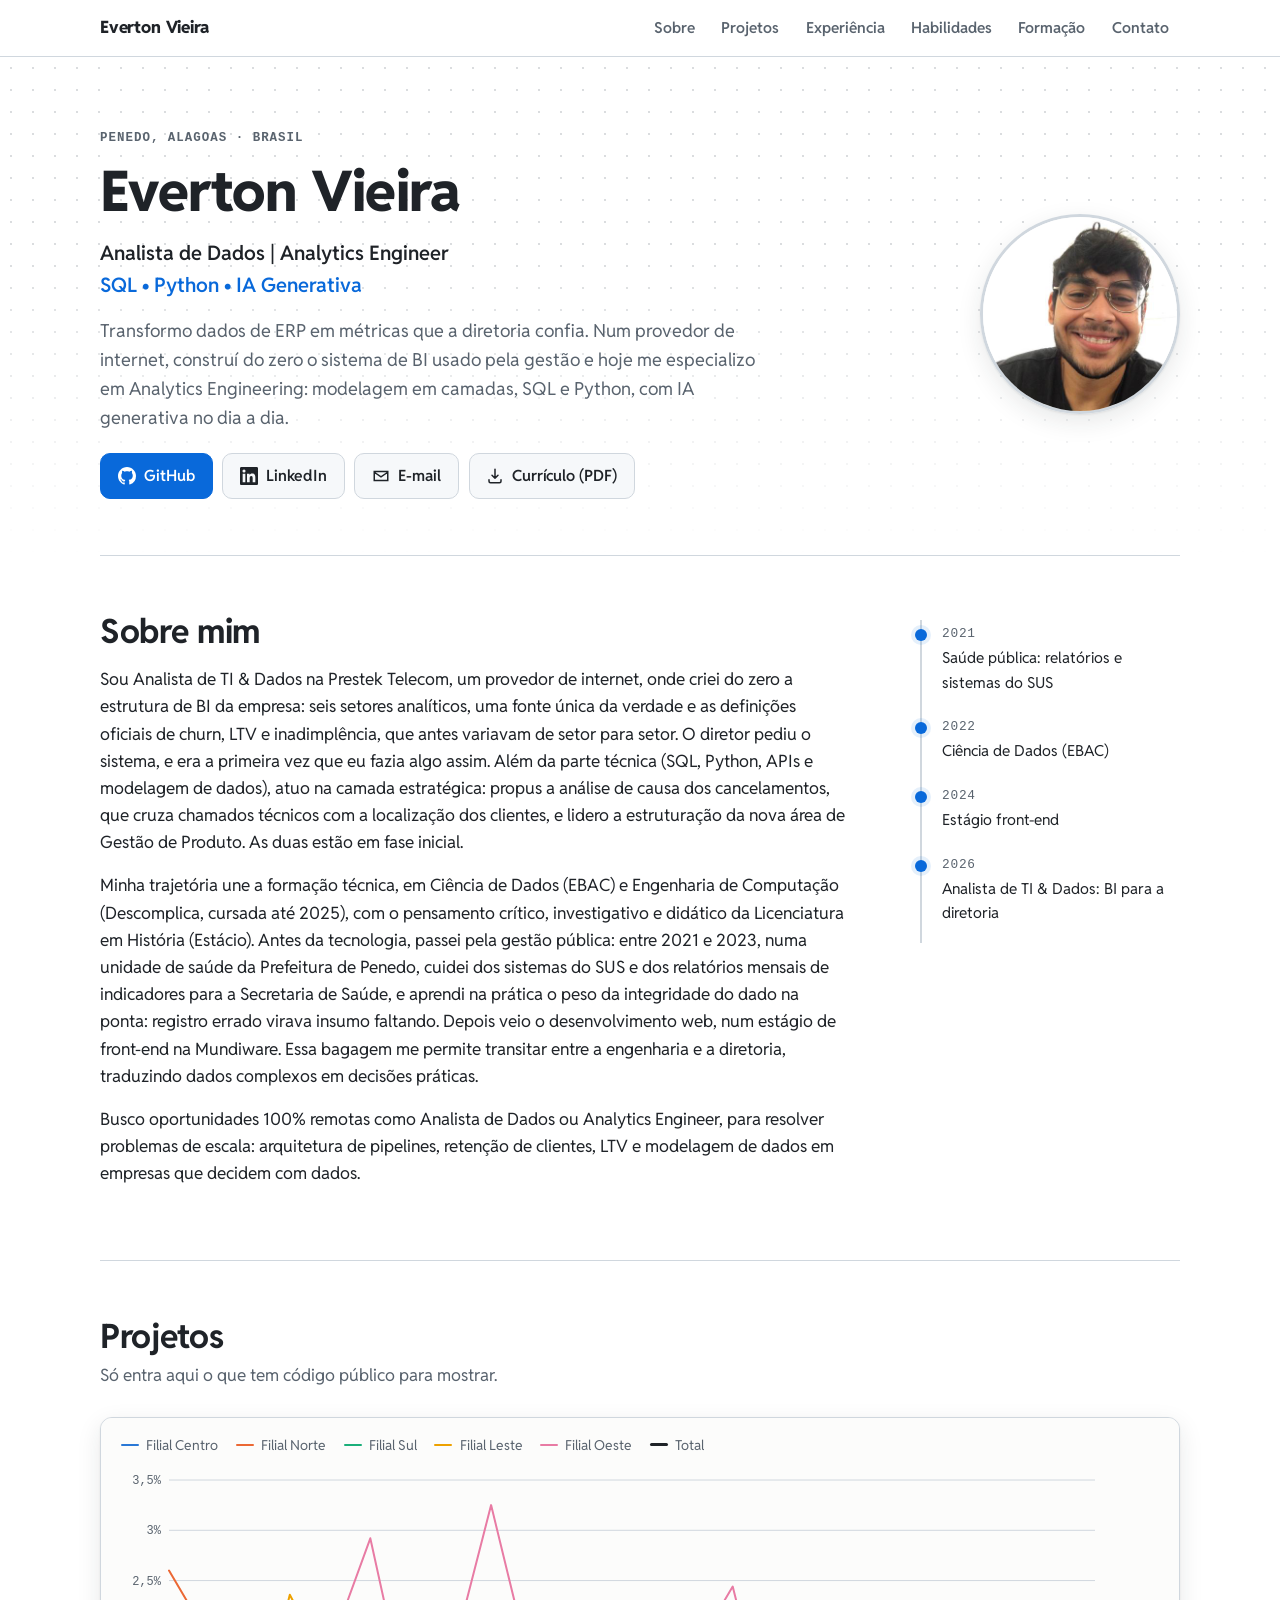
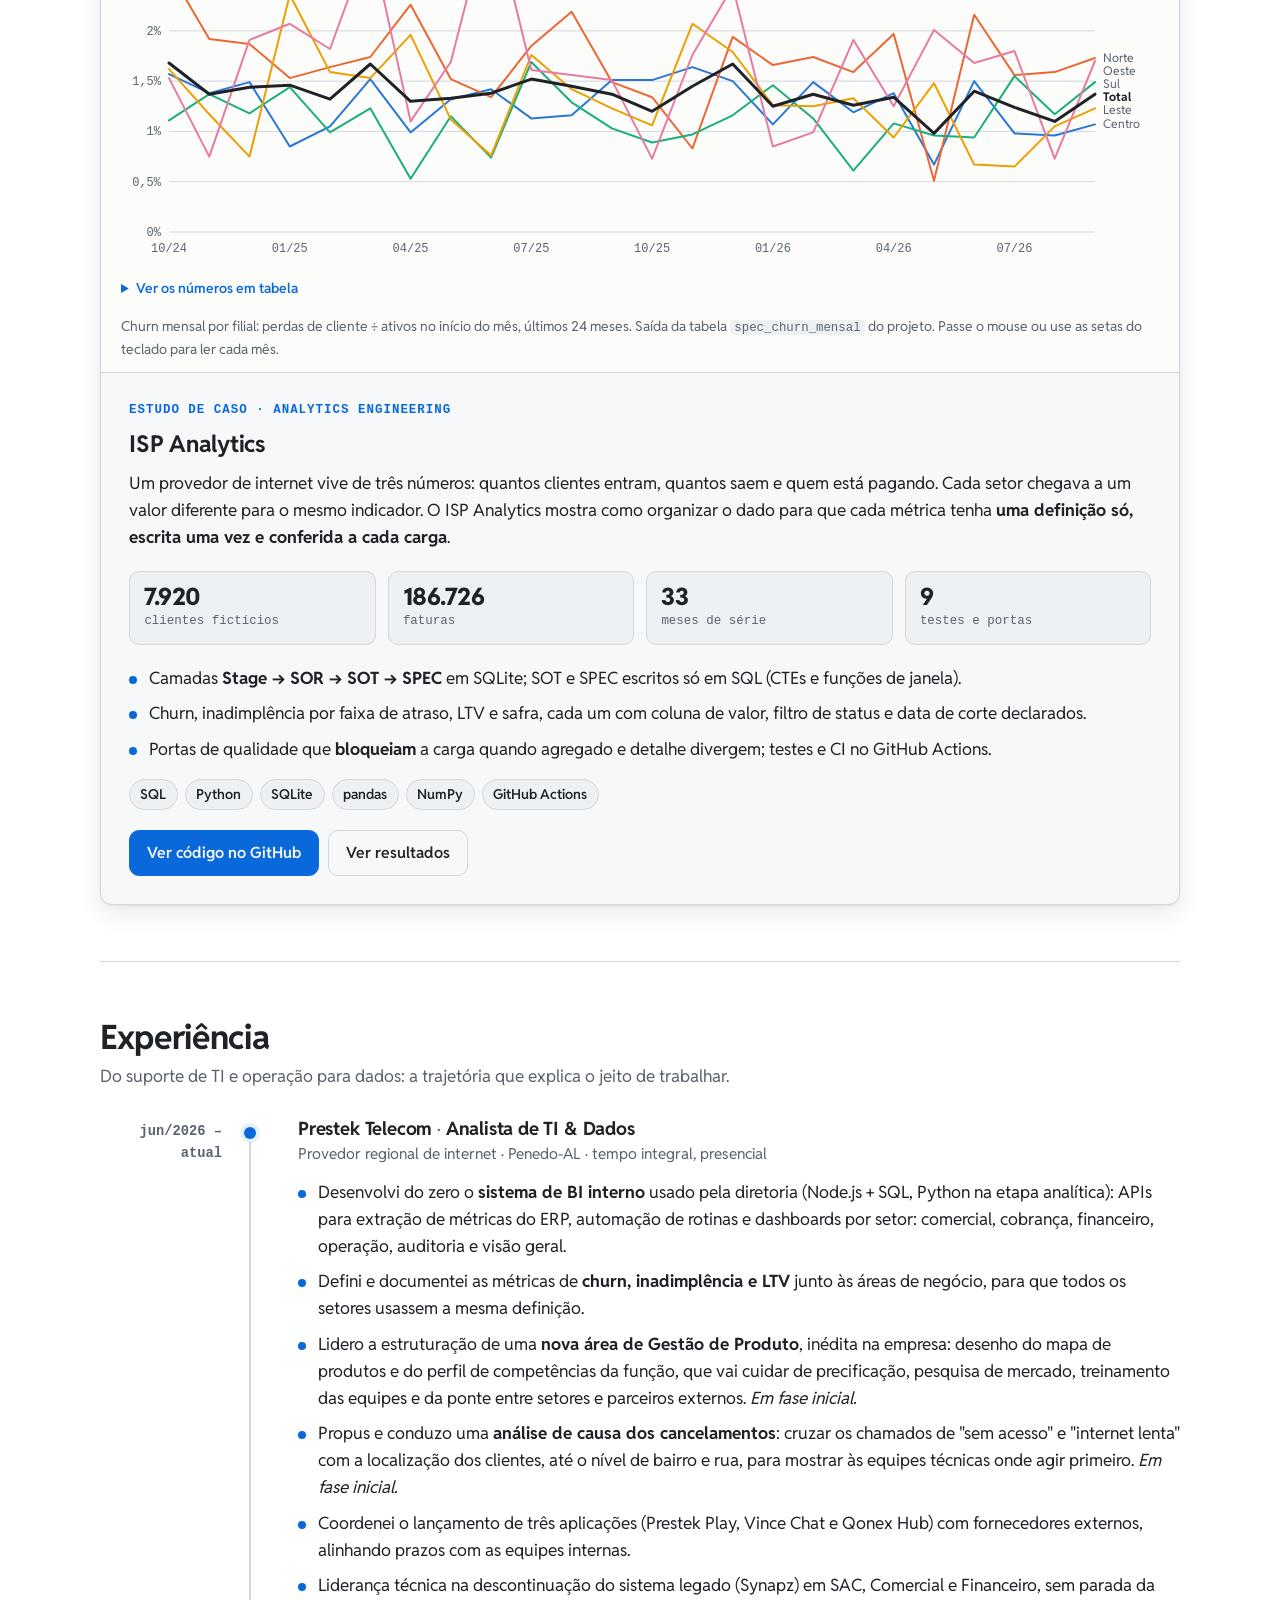
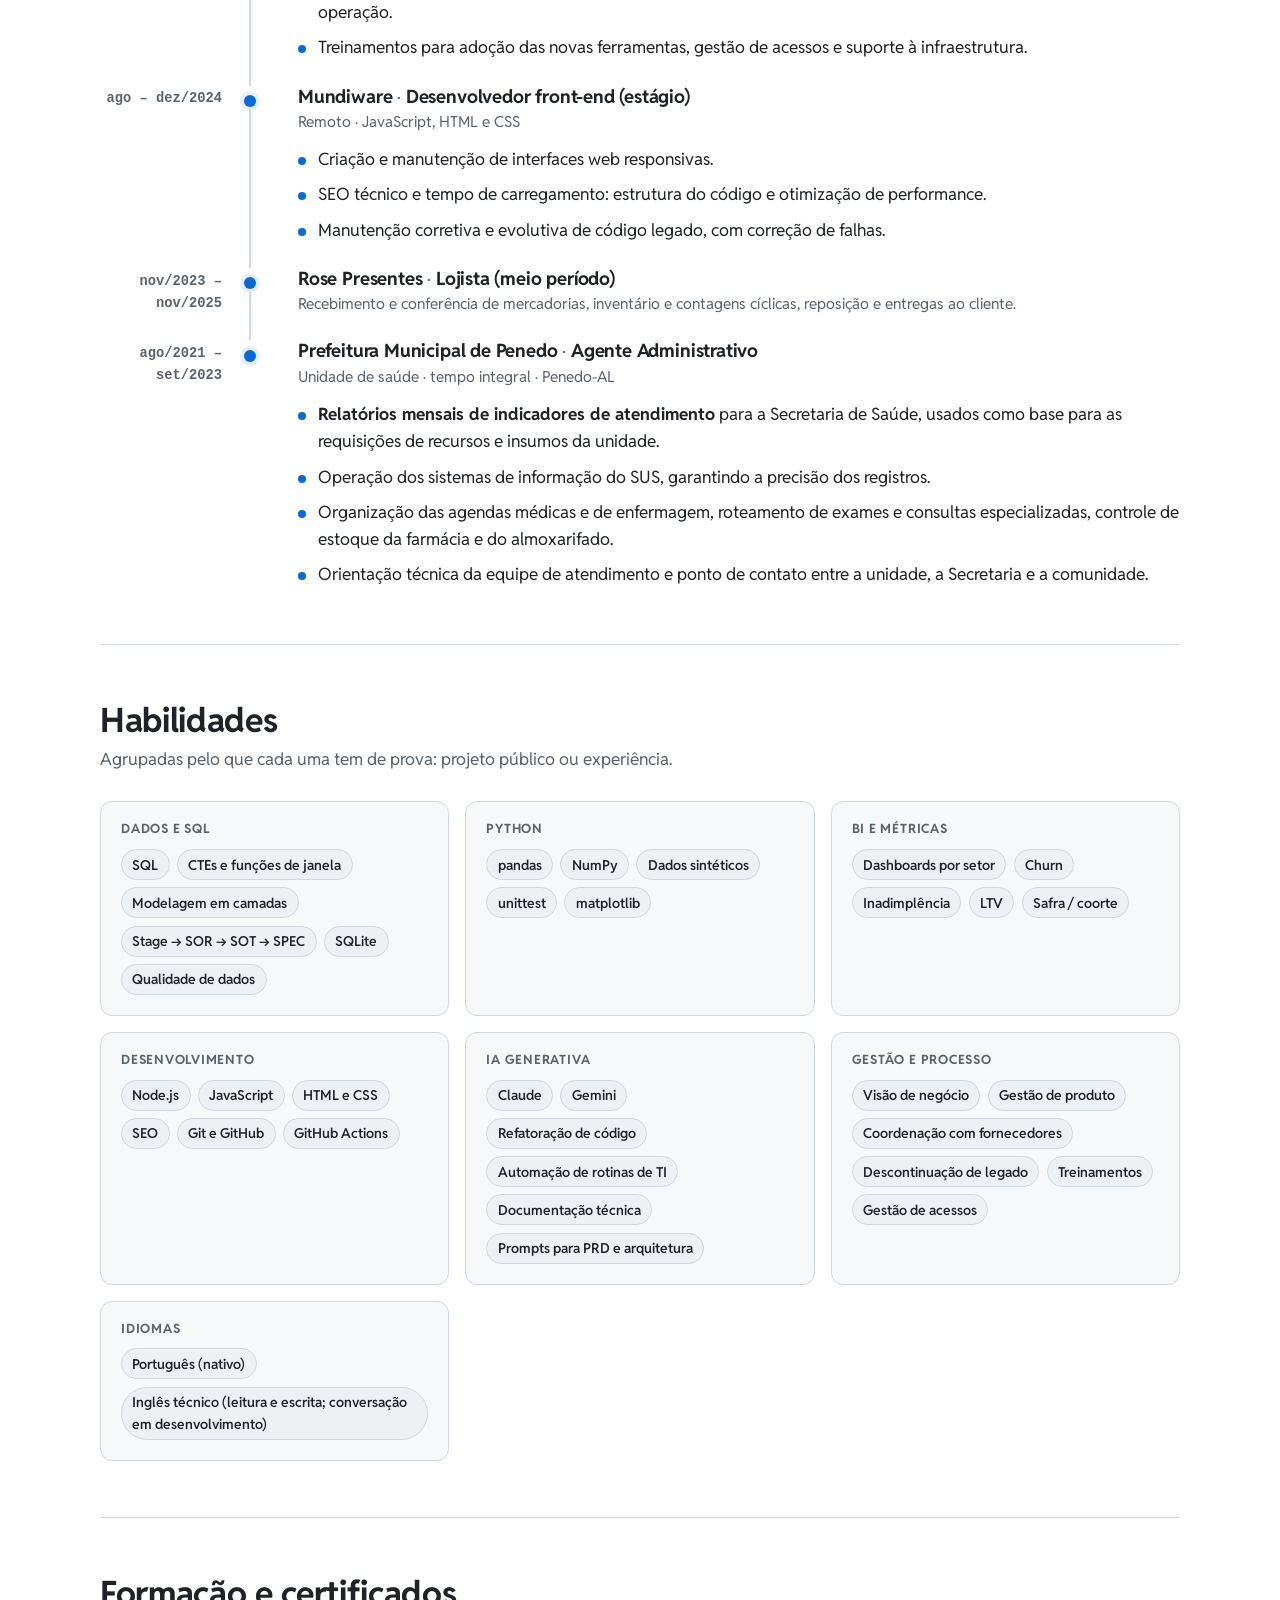
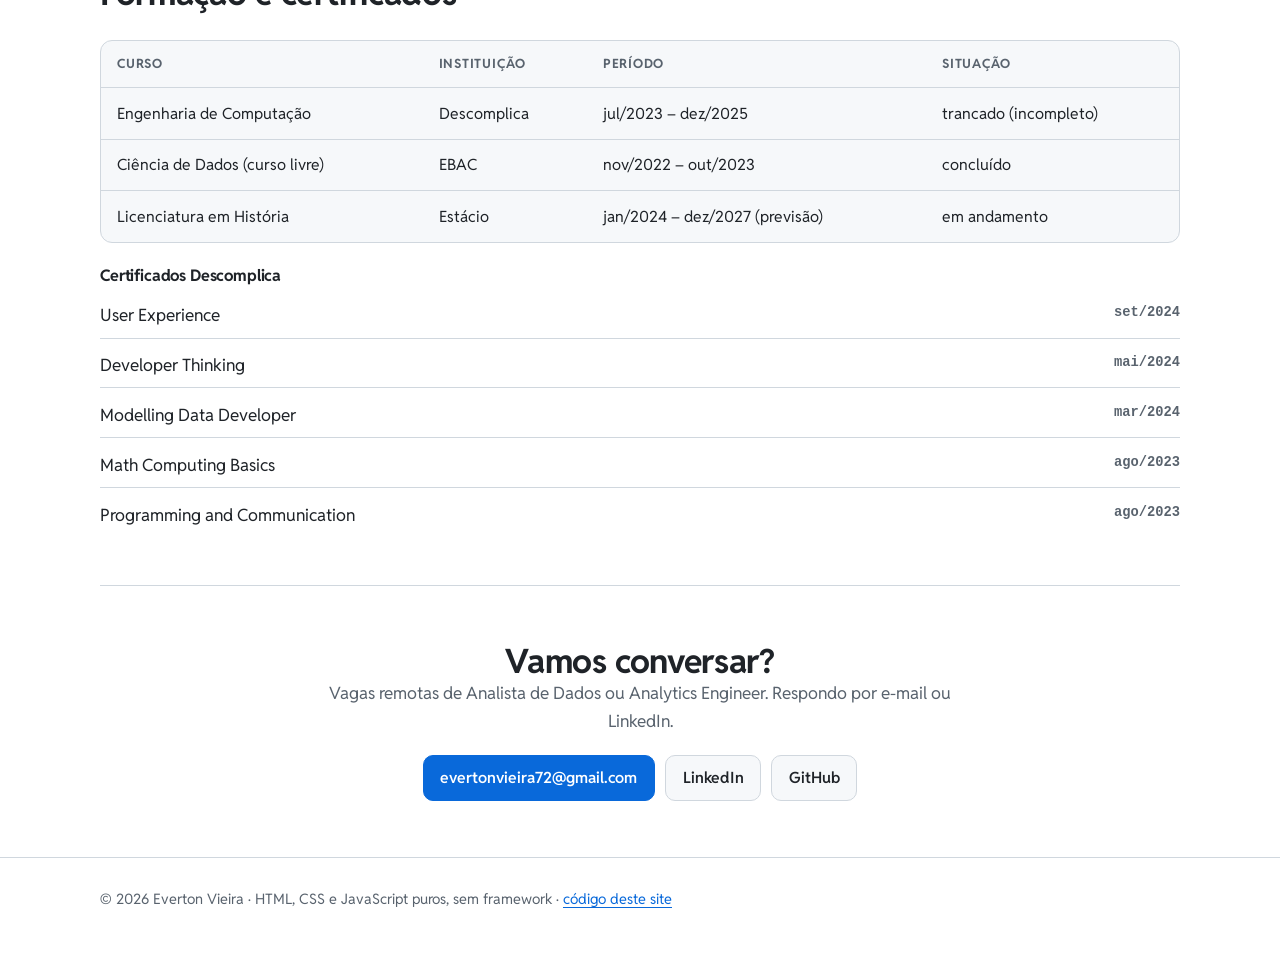
==== commit 868d7a4b: "v2: sobre mim, grafico interativo, curriculo em PDF, animacoes e experiencia detalhada - Secao "Sobr" ====
--- a/index.html
+++ b/index.html
@@ -4,7 +4,7 @@
   <meta charset="utf-8">
   <meta name="viewport" content="width=device-width, initial-scale=1">
   <title>Everton Vieira — Analista de Dados | Analytics Engineer</title>
-  <meta name="description" content="Portfólio de Everton Vieira, Analista de Dados e Analytics Engineer em Penedo, Alagoas: SQL, Python e IA generativa. Projetos, experiência e contato.">
+  <meta name="description" content="Portfólio de Everton Vieira, Analista de Dados e Analytics Engineer em Penedo, Alagoas: SQL, Python e IA generativa. Sobre mim, projetos, experiência e contato.">
   <link rel="canonical" href="https://vertonds.github.io/">
   <meta name="theme-color" content="#0D1117" media="(prefers-color-scheme: dark)">
   <meta name="theme-color" content="#ffffff" media="(prefers-color-scheme: light)">
@@ -23,15 +23,18 @@
 
   <link rel="preload" href="fonts/RedditSans.woff" as="font" type="font/woff" crossorigin>
   <link rel="stylesheet" href="styles.css">
+  <script src="js/churn-dados.js" defer></script>
+  <script src="js/site.js" defer></script>
 </head>
 <body>
 
-<a class="pular" href="#projetos">Pular para os projetos</a>
+<a class="pular" href="#sobre">Pular para o conteúdo</a>
 
 <header class="topo">
   <nav class="container nav" aria-label="Seções da página">
     <a class="marca" href="#inicio">Everton Vieira</a>
     <ul>
+      <li><a href="#sobre">Sobre</a></li>
       <li><a href="#projetos">Projetos</a></li>
       <li><a href="#experiencia">Experiência</a></li>
       <li><a href="#habilidades">Habilidades</a></li>
@@ -44,47 +47,93 @@
 <main id="inicio">
 
   <!-- ===== Apresentação ===== -->
-  <section class="hero container" aria-labelledby="nome">
-    <div class="hero-texto">
-      <p class="eyebrow">Penedo, Alagoas · Brasil</p>
-      <h1 id="nome">Everton Vieira</h1>
-      <p class="titulo">Analista de Dados <span aria-hidden="true">|</span> Analytics Engineer<br>
-        <span class="titulo-stack">SQL • Python • IA Generativa</span></p>
-      <p class="lead">Transformo dados de ERP em métricas que a diretoria confia. Num provedor de internet,
-        construí do zero o sistema de BI usado pela gestão e hoje me especializo em Analytics Engineering:
-        modelagem em camadas, SQL e Python, com IA generativa no dia a dia.</p>
-      <div class="acoes">
-        <a class="botao primario" href="https://github.com/vertonds" target="_blank" rel="noopener">
-          <svg aria-hidden="true" viewBox="0 0 16 16" width="18" height="18"><path fill="currentColor" d="M8 0C3.58 0 0 3.58 0 8c0 3.54 2.29 6.53 5.47 7.59.4.07.55-.17.55-.38 0-.19-.01-.82-.01-1.49-2.01.37-2.53-.49-2.69-.94-.09-.23-.48-.94-.82-1.13-.28-.15-.68-.52-.01-.53.63-.01 1.08.58 1.23.82.72 1.21 1.87.87 2.33.66.07-.52.28-.87.51-1.07-1.78-.2-3.64-.89-3.64-3.95 0-.87.31-1.59.82-2.15-.08-.2-.36-1.02.08-2.12 0 0 .67-.21 2.2.82.64-.18 1.32-.27 2-.27.68 0 1.36.09 2 .27 1.53-1.04 2.2-.82 2.2-.82.44 1.1.16 1.92.08 2.12.51.56.82 1.27.82 2.15 0 3.07-1.87 3.75-3.65 3.95.29.25.54.73.54 1.48 0 1.07-.01 1.93-.01 2.2 0 .21.15.46.55.38A8.013 8.013 0 0 0 16 8c0-4.42-3.58-8-8-8z"/></svg>
-          GitHub</a>
-        <a class="botao" href="https://www.linkedin.com/in/everton-vieira-872673228/" target="_blank" rel="noopener">
-          <svg aria-hidden="true" viewBox="0 0 24 24" width="18" height="18"><path fill="currentColor" d="M20.45 20.45h-3.56v-5.57c0-1.33-.02-3.04-1.85-3.04-1.85 0-2.13 1.45-2.13 2.94v5.67H9.35V9h3.41v1.56h.05c.48-.9 1.64-1.85 3.37-1.85 3.6 0 4.27 2.37 4.27 5.46v6.28zM5.34 7.43a2.06 2.06 0 1 1 0-4.13 2.06 2.06 0 0 1 0 4.13zM7.12 20.45H3.56V9h3.56v11.45zM22.22 0H1.77C.79 0 0 .77 0 1.72v20.56C0 23.23.79 24 1.77 24h20.45c.98 0 1.78-.77 1.78-1.72V1.72C24 .77 23.2 0 22.22 0z"/></svg>
-          LinkedIn</a>
-        <a class="botao" href="mailto:evertonvieira72@gmail.com">
-          <svg aria-hidden="true" viewBox="0 0 24 24" width="18" height="18"><path fill="none" stroke="currentColor" stroke-width="2" d="M3 6h18v12H3zM3 7l9 6 9-6"/></svg>
-          E-mail</a>
-      </div>
-    </div>
-    <img class="foto" src="img/foto.jpg" alt="Foto de Everton Vieira" width="200" height="200">
+  <section class="hero-fundo" aria-labelledby="nome">
+    <div class="hero container">
+      <div class="hero-texto">
+        <p class="eyebrow">Penedo, Alagoas · Brasil</p>
+        <h1 id="nome">Everton Vieira</h1>
+        <p class="titulo">Analista de Dados <span aria-hidden="true">|</span> Analytics Engineer<br>
+          <span class="titulo-stack">SQL • Python • IA Generativa</span></p>
+        <p class="so-impressao">vertonds.github.io · github.com/vertonds · linkedin.com/in/everton-vieira-872673228 · evertonvieira72@gmail.com</p>
+        <p class="lead">Transformo dados de ERP em métricas que a diretoria confia. Num provedor de internet,
+          construí do zero o sistema de BI usado pela gestão e hoje me especializo em Analytics Engineering:
+          modelagem em camadas, SQL e Python, com IA generativa no dia a dia.</p>
+        <div class="acoes">
+          <a class="botao primario" href="https://github.com/vertonds" target="_blank" rel="noopener">
+            <svg aria-hidden="true" viewBox="0 0 16 16" width="18" height="18"><path fill="currentColor" d="M8 0C3.58 0 0 3.58 0 8c0 3.54 2.29 6.53 5.47 7.59.4.07.55-.17.55-.38 0-.19-.01-.82-.01-1.49-2.01.37-2.53-.49-2.69-.94-.09-.23-.48-.94-.82-1.13-.28-.15-.68-.52-.01-.53.63-.01 1.08.58 1.23.82.72 1.21 1.87.87 2.33.66.07-.52.28-.87.51-1.07-1.78-.2-3.64-.89-3.64-3.95 0-.87.31-1.59.82-2.15-.08-.2-.36-1.02.08-2.12 0 0 .67-.21 2.2.82.64-.18 1.32-.27 2-.27.68 0 1.36.09 2 .27 1.53-1.04 2.2-.82 2.2-.82.44 1.1.16 1.92.08 2.12.51.56.82 1.27.82 2.15 0 3.07-1.87 3.75-3.65 3.95.29.25.54.73.54 1.48 0 1.07-.01 1.93-.01 2.2 0 .21.15.46.55.38A8.013 8.013 0 0 0 16 8c0-4.42-3.58-8-8-8z"/></svg>
+            GitHub</a>
+          <a class="botao" href="https://www.linkedin.com/in/everton-vieira-872673228/" target="_blank" rel="noopener">
+            <svg aria-hidden="true" viewBox="0 0 24 24" width="18" height="18"><path fill="currentColor" d="M20.45 20.45h-3.56v-5.57c0-1.33-.02-3.04-1.85-3.04-1.85 0-2.13 1.45-2.13 2.94v5.67H9.35V9h3.41v1.56h.05c.48-.9 1.64-1.85 3.37-1.85 3.6 0 4.27 2.37 4.27 5.46v6.28zM5.34 7.43a2.06 2.06 0 1 1 0-4.13 2.06 2.06 0 0 1 0 4.13zM7.12 20.45H3.56V9h3.56v11.45zM22.22 0H1.77C.79 0 0 .77 0 1.72v20.56C0 23.23.79 24 1.77 24h20.45c.98 0 1.78-.77 1.78-1.72V1.72C24 .77 23.2 0 22.22 0z"/></svg>
+            LinkedIn</a>
+          <a class="botao" href="mailto:evertonvieira72@gmail.com">
+            <svg aria-hidden="true" viewBox="0 0 24 24" width="18" height="18"><path fill="none" stroke="currentColor" stroke-width="2" d="M3 6h18v12H3zM3 7l9 6 9-6"/></svg>
+            E-mail</a>
+          <a class="botao" href="curriculo-everton-vieira.pdf" download>
+            <svg aria-hidden="true" viewBox="0 0 24 24" width="18" height="18"><path fill="none" stroke="currentColor" stroke-width="2" stroke-linecap="round" stroke-linejoin="round" d="M12 3v12m0 0 4-4m-4 4-4-4M4 17v2a2 2 0 0 0 2 2h12a2 2 0 0 0 2-2v-2"/></svg>
+            Currículo (PDF)</a>
+        </div>
+      </div>
+      <img class="foto" src="img/foto.jpg" alt="Foto de Everton Vieira" width="200" height="200">
+    </div>
+  </section>
+
+  <!-- ===== Sobre mim ===== -->
+  <section id="sobre" class="secao container reveal" aria-labelledby="t-sobre">
+    <div class="sobre">
+      <div class="sobre-texto">
+        <h2 id="t-sobre">Sobre mim</h2>
+        <p>Sou Analista de TI &amp; Dados na Prestek Telecom, um provedor de internet, onde criei do zero a estrutura
+          de BI da empresa: seis setores analíticos, uma fonte única da verdade e as definições oficiais de churn,
+          LTV e inadimplência, que antes variavam de setor para setor. O diretor pediu o sistema, e era a primeira
+          vez que eu fazia algo assim. Além da parte técnica (SQL, Python, APIs e modelagem de dados), atuo na
+          camada estratégica: propus a análise de causa dos cancelamentos, que cruza chamados técnicos com a
+          localização dos clientes, e lidero a estruturação da nova área de Gestão de Produto. As duas estão em
+          fase inicial.</p>
+        <p>Minha trajetória une a formação técnica, em Ciência de Dados (EBAC) e Engenharia de Computação
+          (Descomplica, cursada até 2025), com o pensamento crítico, investigativo e didático da Licenciatura em
+          História (Estácio). Antes da tecnologia, passei pela gestão pública: entre 2021 e 2023, numa unidade de
+          saúde da Prefeitura de Penedo, cuidei dos sistemas do SUS e dos relatórios mensais de indicadores para a
+          Secretaria de Saúde, e aprendi na prática o peso da integridade do dado na ponta: registro errado virava
+          insumo faltando. Depois veio o desenvolvimento web, num estágio de front-end na Mundiware. Essa bagagem
+          me permite transitar entre a engenharia e a diretoria, traduzindo dados complexos em decisões práticas.</p>
+        <p>Busco oportunidades 100% remotas como Analista de Dados ou Analytics Engineer, para resolver problemas
+          de escala: arquitetura de pipelines, retenção de clientes, LTV e modelagem de dados em empresas que
+          decidem com dados.</p>
+      </div>
+      <ol class="marcos" aria-label="Marcos">
+        <li><span class="marco-ano">2021</span><span>Saúde pública: relatórios e sistemas do SUS</span></li>
+        <li><span class="marco-ano">2022</span><span>Ciência de Dados (EBAC)</span></li>
+        <li><span class="marco-ano">2024</span><span>Estágio front-end</span></li>
+        <li><span class="marco-ano">2026</span><span>Analista de TI &amp; Dados: BI para a diretoria</span></li>
+      </ol>
+    </div>
   </section>
 
   <!-- ===== Projetos ===== -->
-  <section id="projetos" class="secao container" aria-labelledby="t-projetos">
+  <section id="projetos" class="secao container reveal" aria-labelledby="t-projetos">
     <div class="secao-cab">
       <h2 id="t-projetos">Projetos</h2>
       <p>Só entra aqui o que tem código público para mostrar.</p>
     </div>
 
     <article class="destaque">
-      <a class="destaque-capa" href="https://github.com/vertonds/isp-analytics" target="_blank" rel="noopener" tabindex="-1" aria-hidden="true">
-        <img src="img/capa-isp-analytics.png" alt="" width="1300" height="598" loading="lazy">
-      </a>
+      <figure class="grafico" id="grafico-churn">
+        <img src="img/capa-isp-analytics.png" alt="Gráfico de linhas: churn mensal por filial nos últimos 24 meses, com o total em torno de 1,3% ao mês" width="1300" height="598" loading="lazy">
+        <figcaption>Churn mensal por filial: perdas de cliente ÷ ativos no início do mês, últimos 24 meses.
+          Saída da tabela <code>spec_churn_mensal</code> do projeto. Passe o mouse ou use as setas do teclado para ler cada mês.</figcaption>
+      </figure>
       <div class="destaque-corpo">
         <p class="kicker">Estudo de caso · Analytics Engineering</p>
         <h3>ISP Analytics</h3>
         <p>Um provedor de internet vive de três números: quantos clientes entram, quantos saem e quem está
           pagando. Cada setor chegava a um valor diferente para o mesmo indicador. O ISP Analytics mostra como organizar
           o dado para que cada métrica tenha <strong>uma definição só, escrita uma vez e conferida a cada carga</strong>.</p>
+        <ul class="tiles" aria-label="Números do projeto">
+          <li><strong>7.920</strong><span>clientes fictícios</span></li>
+          <li><strong>186.726</strong><span>faturas</span></li>
+          <li><strong>33</strong><span>meses de série</span></li>
+          <li><strong>9</strong><span>testes e portas</span></li>
+        </ul>
         <ul class="marcas">
           <li>Camadas <strong>Stage → SOR → SOT → SPEC</strong> em SQLite; SOT e SPEC escritos só em SQL (CTEs e funções de janela).</li>
           <li>Churn, inadimplência por faixa de atraso, LTV e safra, cada um com coluna de valor, filtro de status e data de corte declarados.</li>
@@ -93,7 +142,6 @@
         <ul class="tags" aria-label="Tecnologias">
           <li>SQL</li><li>Python</li><li>SQLite</li><li>pandas</li><li>NumPy</li><li>GitHub Actions</li>
         </ul>
-        <p class="fatos">7.920 clientes · 186.726 faturas · 33 meses · 9 testes · dados 100% sintéticos</p>
         <div class="acoes">
           <a class="botao primario" href="https://github.com/vertonds/isp-analytics" target="_blank" rel="noopener">Ver código no GitHub</a>
           <a class="botao" href="https://github.com/vertonds/isp-analytics/blob/main/docs/RESULTADOS.md" target="_blank" rel="noopener">Ver resultados</a>
@@ -103,7 +151,7 @@
   </section>
 
   <!-- ===== Experiência ===== -->
-  <section id="experiencia" class="secao container" aria-labelledby="t-exp">
+  <section id="experiencia" class="secao container reveal" aria-labelledby="t-exp">
     <div class="secao-cab">
       <h2 id="t-exp">Experiência</h2>
       <p>Do suporte de TI e operação para dados: a trajetória que explica o jeito de trabalhar.</p>
@@ -116,21 +164,25 @@
           <h3>Prestek Telecom <span class="sep">·</span> Analista de TI &amp; Dados</h3>
           <p class="onde">Provedor regional de internet · Penedo-AL · tempo integral, presencial</p>
           <ul class="marcas">
-            <li>Desenvolvi do zero o <strong>sistema de BI interno</strong> usado pela diretoria (Node.js + SQL, Python na etapa analítica), com dashboards por setor: comercial, cobrança, financeiro, operação, auditoria e visão geral.</li>
-            <li>Defini e documentei as métricas de <strong>churn, inadimplência e LTV</strong> junto às áreas de negócio.</li>
-            <li>Coordenei o lançamento de Prestek Play, Vince Chat e Qonex Hub com fornecedores externos.</li>
-            <li>Liderança técnica na descontinuação do sistema legado (Synapz) em SAC, Comercial e Financeiro.</li>
-            <li>Treinamentos, gestão de acessos e suporte à infraestrutura.</li>
+            <li>Desenvolvi do zero o <strong>sistema de BI interno</strong> usado pela diretoria (Node.js + SQL, Python na etapa analítica): APIs para extração de métricas do ERP, automação de rotinas e dashboards por setor: comercial, cobrança, financeiro, operação, auditoria e visão geral.</li>
+            <li>Defini e documentei as métricas de <strong>churn, inadimplência e LTV</strong> junto às áreas de negócio, para que todos os setores usassem a mesma definição.</li>
+            <li>Lidero a estruturação de uma <strong>nova área de Gestão de Produto</strong>, inédita na empresa: desenho do mapa de produtos e do perfil de competências da função, que vai cuidar de precificação, pesquisa de mercado, treinamento das equipes e da ponte entre setores e parceiros externos. <em>Em fase inicial.</em></li>
+            <li>Propus e conduzo uma <strong>análise de causa dos cancelamentos</strong>: cruzar os chamados de "sem acesso" e "internet lenta" com a localização dos clientes, até o nível de bairro e rua, para mostrar às equipes técnicas onde agir primeiro. <em>Em fase inicial.</em></li>
+            <li>Coordenei o lançamento de três aplicações (Prestek Play, Vince Chat e Qonex Hub) com fornecedores externos, alinhando prazos com as equipes internas.</li>
+            <li>Liderança técnica na descontinuação do sistema legado (Synapz) em SAC, Comercial e Financeiro, sem parada da operação.</li>
+            <li>Treinamentos para adoção das novas ferramentas, gestão de acessos e suporte à infraestrutura.</li>
           </ul>
         </div>
       </li>
       <li>
         <div class="quando">ago – dez/2024</div>
         <div class="oque">
-          <h3>Mundiware <span class="sep">·</span> Estágio em Desenvolvimento Front-End</h3>
-          <p class="onde">Remoto</p>
+          <h3>Mundiware <span class="sep">·</span> Desenvolvedor front-end (estágio)</h3>
+          <p class="onde">Remoto · JavaScript, HTML e CSS</p>
           <ul class="marcas">
-            <li>Interfaces, SEO e manutenção de código.</li>
+            <li>Criação e manutenção de interfaces web responsivas.</li>
+            <li>SEO técnico e tempo de carregamento: estrutura do código e otimização de performance.</li>
+            <li>Manutenção corretiva e evolutiva de código legado, com correção de falhas.</li>
           </ul>
         </div>
       </li>
@@ -138,21 +190,27 @@
         <div class="quando">nov/2023 – nov/2025</div>
         <div class="oque">
           <h3>Rose Presentes <span class="sep">·</span> Lojista (meio período)</h3>
-          <p class="onde">Estoque, inventário, entregas e atendimento.</p>
+          <p class="onde">Recebimento e conferência de mercadorias, inventário e contagens cíclicas, reposição e entregas ao cliente.</p>
         </div>
       </li>
-      <li class="compacto">
+      <li>
         <div class="quando">ago/2021 – set/2023</div>
         <div class="oque">
-          <h3>Prefeitura de Penedo <span class="sep">·</span> Agente Administrativo</h3>
-          <p class="onde">Unidade de saúde: agenda médica, sistemas do SUS, relatórios mensais à Secretaria e orientação da equipe.</p>
+          <h3>Prefeitura Municipal de Penedo <span class="sep">·</span> Agente Administrativo</h3>
+          <p class="onde">Unidade de saúde · tempo integral · Penedo-AL</p>
+          <ul class="marcas">
+            <li><strong>Relatórios mensais de indicadores de atendimento</strong> para a Secretaria de Saúde, usados como base para as requisições de recursos e insumos da unidade.</li>
+            <li>Operação dos sistemas de informação do SUS, garantindo a precisão dos registros.</li>
+            <li>Organização das agendas médicas e de enfermagem, roteamento de exames e consultas especializadas, controle de estoque da farmácia e do almoxarifado.</li>
+            <li>Orientação técnica da equipe de atendimento e ponto de contato entre a unidade, a Secretaria e a comunidade.</li>
+          </ul>
         </div>
       </li>
     </ol>
   </section>
 
   <!-- ===== Habilidades ===== -->
-  <section id="habilidades" class="secao container" aria-labelledby="t-hab">
+  <section id="habilidades" class="secao container reveal" aria-labelledby="t-hab">
     <div class="secao-cab">
       <h2 id="t-hab">Habilidades</h2>
       <p>Agrupadas pelo que cada uma tem de prova: projeto público ou experiência.</p>
@@ -181,7 +239,7 @@
       </div>
       <div class="grupo">
         <h3>Gestão e processo</h3>
-        <ul class="tags"><li>Coordenação com fornecedores</li><li>Descontinuação de legado</li><li>Treinamentos</li><li>Gestão de acessos</li></ul>
+        <ul class="tags"><li>Visão de negócio</li><li>Gestão de produto</li><li>Coordenação com fornecedores</li><li>Descontinuação de legado</li><li>Treinamentos</li><li>Gestão de acessos</li></ul>
       </div>
       <div class="grupo">
         <h3>Idiomas</h3>
@@ -191,12 +249,12 @@
   </section>
 
   <!-- ===== Formação ===== -->
-  <section id="formacao" class="secao container" aria-labelledby="t-form">
+  <section id="formacao" class="secao container reveal" aria-labelledby="t-form">
     <div class="secao-cab">
       <h2 id="t-form">Formação e certificados</h2>
     </div>
 
-    <div class="tabela-rolagem">
+    <div class="tabela-rolagem" role="region" tabindex="0" aria-label="Tabela de formação, rolável na horizontal em telas estreitas">
       <table>
         <thead><tr><th>Curso</th><th>Instituição</th><th>Período</th><th>Situação</th></tr></thead>
         <tbody>
@@ -206,15 +264,23 @@
         </tbody>
       </table>
     </div>
-    <p class="certificados"><strong>Certificados Descomplica:</strong> Programming and Communication (ago/2023) ·
-      Modelling Data Developer (mar/2024) · Developer Thinking (mai/2024) · User Experience (set/2024) ·
-      Math Computing Basics.</p>
+
+    <h3 class="sub">Certificados Descomplica</h3>
+    <!-- Ordem e datas conferidas com o LinkedIn em 28/10/2026 (mais recente primeiro). Os links de verificação da
+         Descomplica estavam devolvendo 404 nessa data; quando voltarem, acrescentar <a href="URL" target="_blank" rel="noopener">Verificar</a> em cada item. -->
+    <ul class="certificados-lista">
+      <li><span>User Experience</span><span class="quando">set/2024</span></li>
+      <li><span>Developer Thinking</span><span class="quando">mai/2024</span></li>
+      <li><span>Modelling Data Developer</span><span class="quando">mar/2024</span></li>
+      <li><span>Math Computing Basics</span><span class="quando">ago/2023</span></li>
+      <li><span>Programming and Communication</span><span class="quando">ago/2023</span></li>
+    </ul>
   </section>
 
   <!-- ===== Contato ===== -->
-  <section id="contato" class="secao container contato" aria-labelledby="t-contato">
+  <section id="contato" class="secao container contato reveal" aria-labelledby="t-contato">
     <h2 id="t-contato">Vamos conversar?</h2>
-    <p>Vagas de dados, BI e analytics engineering: remoto, Aracaju ou João Pessoa. Respondo por e-mail ou LinkedIn.</p>
+    <p>Vagas remotas de Analista de Dados ou Analytics Engineer. Respondo por e-mail ou LinkedIn.</p>
     <div class="acoes centro">
       <a class="botao primario" href="mailto:evertonvieira72@gmail.com">evertonvieira72@gmail.com</a>
       <a class="botao" href="https://www.linkedin.com/in/everton-vieira-872673228/" target="_blank" rel="noopener">LinkedIn</a>
@@ -226,7 +292,7 @@
 
 <footer class="rodape">
   <div class="container">
-    <p>© 2026 Everton Vieira · HTML e CSS puros, sem framework ·
+    <p>© 2026 Everton Vieira · HTML, CSS e JavaScript puros, sem framework ·
       <a href="https://github.com/vertonds/vertonds.github.io" target="_blank" rel="noopener">código deste site</a></p>
   </div>
 </footer>
--- a/styles.css
+++ b/styles.css
@@ -1,6 +1,6 @@
 /* ==========================================================================
-   vertonds.github.io — folha de estilo única
-   Tokens (cores, tipografia) → base → componentes → seções → responsivo
+   vertonds.github.io — folha de estilo única (v2, direção "Painel")
+   Tokens → base → componentes → seções → gráfico → responsivo → impressão
    ========================================================================== */
 
 @font-face {
@@ -25,9 +25,14 @@
   --destaque-suave: rgba(47, 129, 247, 0.14);
   --ok: #3FB950;
   --pendente: #D29922;
+  --ponto: rgba(155, 167, 180, 0.22);          /* grade de pontos do topo */
   --sombra: 0 1px 2px rgba(0, 0, 0, 0.4), 0 8px 24px rgba(0, 0, 0, 0.35);
   --raio: 12px;
   --fonte: "Reddit Sans", system-ui, -apple-system, "Segoe UI", Roboto, sans-serif;
+  --mono: ui-monospace, "Cascadia Mono", Consolas, "SF Mono", Menlo, monospace;
+  /* séries do gráfico: paleta categórica validada (modo escuro) */
+  --s1: #3987e5; --s2: #d95926; --s3: #199e70; --s4: #c98500; --s5: #d55181;
+  --grafico-superficie: #161B22;
   color-scheme: dark;
 }
 
@@ -45,7 +50,10 @@
     --destaque-suave: rgba(9, 105, 218, 0.10);
     --ok: #1A7F37;
     --pendente: #9A6700;
+    --ponto: rgba(89, 99, 110, 0.22);
     --sombra: 0 1px 2px rgba(31, 35, 40, 0.08), 0 8px 24px rgba(31, 35, 40, 0.10);
+    --s1: #2a78d6; --s2: #eb6834; --s3: #1baf7a; --s4: #eda100; --s5: #e87ba4;
+    --grafico-superficie: #FCFCFB;
     color-scheme: light;
   }
 }
@@ -70,15 +78,19 @@
 h1 { font-size: clamp(2.25rem, 6vw, 3.5rem); font-weight: 800; }
 h2 { font-size: clamp(1.6rem, 3.2vw, 2.1rem); font-weight: 700; }
 h3 { font-size: 1.2rem; font-weight: 700; }
+h3.sub { font-size: 1rem; margin: 1.5rem 0 0.6rem; }
 p { margin: 0 0 1rem; }
 a { color: var(--destaque); text-underline-offset: 3px; }
 a:hover { text-decoration-thickness: 2px; }
 img { max-width: 100%; height: auto; display: block; }
 ul, ol { margin: 0; padding: 0; }
+code { font-family: var(--mono); font-size: 0.9em; background: var(--superficie-2); padding: 0.05em 0.35em; border-radius: 4px; }
 
 :focus-visible { outline: 3px solid var(--destaque); outline-offset: 3px; border-radius: 4px; }
 
 .container { width: min(1080px, 100% - 2rem); margin-inline: auto; }
+
+.sr-only { position: absolute; width: 1px; height: 1px; overflow: hidden; clip: rect(0 0 0 0); white-space: nowrap; }
 
 /* Link "pular para o conteúdo": invisível até receber foco pelo teclado */
 .pular {
@@ -139,18 +151,37 @@
   border-radius: 6px; padding: 0 0.35rem; font-weight: 600; font-size: 0.9em;
 }
 
+/* rótulos pequenos em monoespaçada: o ar de ferramenta técnica, sem carregar fonte */
+.eyebrow, .kicker, .quando, .marco-ano, .grafico-eixo, .tiles span, .nota {
+  font-family: var(--mono);
+}
 .eyebrow, .kicker {
-  margin: 0 0 0.6rem; font-size: 0.8rem; font-weight: 700;
+  margin: 0 0 0.6rem; font-size: 0.78rem; font-weight: 600;
   letter-spacing: 0.08em; text-transform: uppercase; color: var(--texto-2);
 }
 .kicker { color: var(--destaque); }
+
+/* ---------- Entrada suave ao rolar (só com JavaScript e sem reduced-motion) ---------- */
+@media (prefers-reduced-motion: no-preference) {
+  .js .reveal { opacity: 0; transform: translateY(10px); transition: opacity 400ms ease, transform 400ms ease; }
+  .js .reveal.visivel { opacity: 1; transform: none; }
+}
 
 /* ---------- Seções ---------- */
 .secao { padding-block: 3.5rem; border-top: 1px solid var(--borda); }
 .secao-cab { margin-bottom: 1.75rem; max-width: 70ch; }
 .secao-cab p { color: var(--texto-2); margin: 0.4rem 0 0; }
 
-/* Apresentação */
+/* Apresentação: grade de pontos que some para baixo */
+.hero-fundo { position: relative; }
+.hero-fundo::before {                       /* a grade de pontos fica num pseudo-elemento: a máscara some só com ela, não com o texto */
+  content: ""; position: absolute; inset: 0; z-index: 0; pointer-events: none;
+  background-image: radial-gradient(var(--ponto) 1.2px, transparent 1.3px);
+  background-size: 22px 22px;
+  -webkit-mask-image: linear-gradient(to bottom, #000 40%, transparent 100%);
+  mask-image: linear-gradient(to bottom, #000 40%, transparent 100%);
+}
+.hero-fundo > .hero { position: relative; z-index: 1; }
 .hero {
   display: grid; grid-template-columns: 1fr auto; align-items: center; gap: 2.5rem;
   padding-block: 4.5rem 3.5rem;
@@ -164,6 +195,19 @@
   border: 3px solid var(--borda); box-shadow: var(--sombra);
 }
 
+/* Sobre mim: título grande, texto corrido, marcos ao lado */
+.sobre { display: grid; grid-template-columns: minmax(0, 1fr) 260px; gap: 3rem; align-items: start; }
+.sobre-texto h2 { margin-bottom: 1rem; }
+.sobre-texto p { max-width: 68ch; font-size: 1.0625rem; }
+.marcos { list-style: none; display: grid; gap: 0; border-left: 2px solid var(--borda); margin-top: 0.5rem; }
+.marcos li { position: relative; padding: 0.3rem 0 1.1rem 1.25rem; display: grid; gap: 0.1rem; }
+.marcos li::before {
+  content: ""; position: absolute; left: -7px; top: 0.6rem; width: 12px; height: 12px;
+  border-radius: 50%; background: var(--destaque); box-shadow: 0 0 0 4px var(--destaque-suave);
+}
+.marco-ano { font-size: 0.8rem; color: var(--texto-2); letter-spacing: 0.06em; }
+.marcos li span:last-child { font-size: 0.95rem; }
+
 /* Projeto em destaque */
 .destaque {
   display: grid; grid-template-columns: 1fr; overflow: hidden;
@@ -172,12 +216,49 @@
   transition: border-color 150ms ease;
 }
 .destaque:hover { border-color: var(--destaque); }
-.destaque-capa { display: block; background: #fcfcfb; border-bottom: 1px solid var(--borda); padding: 1rem 1.25rem; }
-.destaque-capa img { width: 100%; height: auto; }
 .destaque-corpo { padding: 1.75rem; }
 .destaque-corpo h3 { font-size: 1.45rem; margin-bottom: 0.75rem; }
 .destaque-corpo .marcas { margin: 1rem 0; }
-.fatos { color: var(--texto-2); font-size: 0.9rem; margin: 0.9rem 0 0; }
+
+.tiles { list-style: none; display: grid; grid-template-columns: repeat(4, 1fr); gap: 0.75rem; margin: 1.25rem 0; }
+.tiles li {
+  background: var(--superficie-2); border: 1px solid var(--borda); border-radius: 10px;
+  padding: 0.75rem 0.9rem; display: grid; gap: 0.1rem;
+}
+.tiles strong { font-size: 1.5rem; font-weight: 800; letter-spacing: -0.02em; line-height: 1.1; }
+.tiles span { font-size: 0.78rem; color: var(--texto-2); }
+
+/* ---------- Gráfico ---------- */
+.grafico { margin: 0; padding: 1rem 1.25rem 0.75rem; background: var(--grafico-superficie); border-bottom: 1px solid var(--borda); }
+.grafico img { width: 100%; height: auto; }
+.grafico figcaption { font-size: 0.86rem; color: var(--texto-2); margin-top: 0.6rem; }
+.grafico-caixa { position: relative; }
+.grafico-svg { width: 100%; height: auto; display: block; touch-action: pan-y; }
+.grafico-svg:focus-visible { outline-offset: 0; }
+.grafico-grade { stroke: var(--borda); stroke-width: 1; }
+.grafico-eixo { fill: var(--texto-2); font-size: 12px; }
+.grafico-rotulo { fill: var(--texto-2); font-size: 12px; font-family: var(--fonte); }
+.grafico-rotulo.total { fill: var(--texto); font-weight: 700; }
+.grafico-cruz { stroke: var(--texto-2); stroke-width: 1; stroke-dasharray: 3 3; pointer-events: none; }
+.grafico-marca { stroke: var(--grafico-superficie); stroke-width: 2; pointer-events: none; }
+.grafico-alvo { cursor: crosshair; }
+.grafico-legenda { list-style: none; display: flex; flex-wrap: wrap; gap: 0.4rem 1.1rem; margin: 0 0 0.5rem; font-size: 0.86rem; color: var(--texto-2); }
+.grafico-legenda li { display: inline-flex; align-items: center; gap: 0.45rem; }
+.grafico-legenda i, .grafico-tip dt i { display: inline-block; width: 18px; height: 2px; border-radius: 2px; }
+.grafico-tip {
+  position: absolute; z-index: 5; pointer-events: none; min-width: 230px;
+  background: var(--superficie); color: var(--texto); border: 1px solid var(--borda); border-radius: 10px;
+  box-shadow: var(--sombra); padding: 0.6rem 0.8rem; font-size: 0.86rem;
+}
+.grafico-tip-mes { font-family: var(--mono); color: var(--texto-2); margin-bottom: 0.35rem; }
+.grafico-tip dl { margin: 0; display: grid; grid-template-columns: auto 1fr; gap: 0.2rem 0.7rem; align-items: center; }
+.grafico-tip dt { display: inline-flex; align-items: center; gap: 0.4rem; color: var(--texto-2); white-space: nowrap; }
+.grafico-tip dd { margin: 0; white-space: nowrap; }
+.grafico-tip strong { font-weight: 800; }
+.grafico-tabela { margin-top: 0.5rem; font-size: 0.86rem; }
+.grafico-tabela summary { cursor: pointer; color: var(--destaque); font-weight: 600; padding: 0.35rem 0; }   /* alvo de toque >= 24px */
+.grafico-tabela .tabela-rolagem { margin-top: 0.5rem; }
+.grafico-tabela caption { text-align: left; color: var(--texto-2); padding: 0.5rem 0.8rem; font-size: 0.8rem; }
 
 /* Linha do tempo */
 .linha { list-style: none; display: grid; gap: 1.5rem; position: relative; }
@@ -192,7 +273,7 @@
   margin-left: -1px; background: var(--borda);
 }
 .linha > li:last-child::after { display: none; }
-.quando { color: var(--texto-2); font-size: 0.92rem; font-weight: 600; padding-top: 0.15em; text-align: right; padding-right: 1.75rem; }
+.quando { color: var(--texto-2); font-size: 0.86rem; font-weight: 600; padding-top: 0.2em; text-align: right; padding-right: 1.75rem; }
 .oque { padding-left: 1.5rem; }
 .oque h3 { font-size: 1.15rem; }
 .sep { color: var(--texto-2); font-weight: 400; }
@@ -210,7 +291,11 @@
 th, td { text-align: left; padding: 0.8rem 1rem; border-bottom: 1px solid var(--borda); vertical-align: top; }
 th { font-size: 0.8rem; text-transform: uppercase; letter-spacing: 0.06em; color: var(--texto-2); }
 tbody tr:last-child td { border-bottom: 0; }
-.certificados { margin-top: 1rem; color: var(--texto-2); font-size: 0.95rem; }
+.certificados-lista { list-style: none; display: grid; gap: 0.35rem; }
+.certificados-lista li { display: flex; justify-content: space-between; gap: 1rem; padding: 0.5rem 0; border-bottom: 1px solid var(--borda); }
+.certificados-lista .quando { text-align: right; padding: 0; }
+.certificados-lista li:last-child { border-bottom: 0; padding-bottom: 0; }
+.nota { margin-top: 0.75rem; font-size: 0.8rem; }
 
 /* Contato */
 .contato { text-align: center; }
@@ -219,8 +304,18 @@
 /* Rodapé */
 .rodape { border-top: 1px solid var(--borda); padding: 1.5rem 0 2.5rem; color: var(--texto-2); font-size: 0.9rem; }
 .rodape p { margin: 0; }
+.rodape a { display: inline-block; padding: 0.3rem 0; }   /* alvo de toque >= 24px */
+.so-impressao { display: none; }
 
 /* ---------- Responsivo ---------- */
+@media (max-width: 860px) {
+  .sobre { grid-template-columns: 1fr; gap: 1.5rem; }
+  .marcos { display: grid; grid-template-columns: repeat(2, 1fr); border-left: 0; gap: 0.5rem; }
+  .marcos li { padding: 0.25rem 0 0.25rem 1.1rem; }
+  .marcos li::before { left: 0; top: 0.5rem; width: 8px; height: 8px; box-shadow: none; }
+  .tiles { grid-template-columns: repeat(2, 1fr); }
+}
+
 @media (max-width: 640px) {
   body { font-size: 1rem; }
   .nav { min-height: 52px; }
@@ -229,12 +324,15 @@
   .foto { order: -1; width: 128px; height: 128px; }
   .secao { padding-block: 2.5rem; }
   .destaque-corpo { padding: 1.25rem; }
+  .grafico { padding: 0.75rem 0.75rem 0.5rem; }
+  .grafico-tip { min-width: 190px; }
   .linha > li { grid-template-columns: 1fr; gap: 0.25rem; padding-left: 1.5rem; }
   .linha > li::before { left: 0; margin-left: 0; }
   .linha > li::after { left: 5px; margin-left: 0; }
   .quando { text-align: left; padding-right: 0; }
   .oque { padding-left: 0; }
   .acoes .botao { flex: 1 1 auto; justify-content: center; }
+  .marcos { grid-template-columns: 1fr; }
 }
 
 @media (prefers-reduced-motion: reduce) {
@@ -242,3 +340,63 @@
   .botao, .destaque { transition: none; }
   .botao:hover { transform: none; }
 }
+
+/* ---------- Impressão / currículo em PDF: o mesmo conteúdo, em papel ---------- */
+@media print {
+  :root {
+    --fundo: #FFFFFF; --superficie: #FFFFFF; --superficie-2: #F3F4F6; --borda: #C8CDD3;
+    --texto: #111; --texto-2: #444; --destaque: #0A58CA; --destaque-botao: #0A58CA; --destaque-suave: transparent;
+    --s1: #2a78d6; --s2: #eb6834; --s3: #1baf7a; --s4: #eda100; --s5: #e87ba4; --grafico-superficie: #FFFFFF;
+    color-scheme: light;
+  }
+  @page { size: A4; margin: 14mm 14mm 16mm; }
+  html { scroll-behavior: auto; }
+  body { font-size: 9.5pt; line-height: 1.35; background: #fff; color: #111; }
+  .container { width: 100%; }
+  .topo, .pular, .acoes, .grafico-tabela, .grafico-legenda, .grafico-svg, .grafico-tip, .pendente, .nota, .sr-only,
+  .rodape p:not(.so-impressao), .foto { display: none !important; }
+  .so-impressao { display: block; font-family: var(--mono); font-size: 8.5pt; margin: 0.2rem 0 0.5rem; }
+  #contato, .kicker, .rodape { display: none !important; }   /* no papel o contato está no cabeçalho */
+  .js .reveal { opacity: 1; transform: none; }
+  .hero-fundo::before { display: none; }
+  .hero { grid-template-columns: 1fr; padding-block: 0 0.8rem; gap: 0; }
+  .hero-texto { max-width: none; }
+  h1 { font-size: 22pt; }
+  h2 { font-size: 14pt; margin-bottom: 0.4rem; }
+  h3 { font-size: 11pt; }
+  .titulo { font-size: 11pt; margin: 0.3rem 0 0.5rem; }
+  .lead { font-size: 10.5pt; margin-bottom: 0.2rem; }
+  .secao { padding-block: 0.55rem; border-top: 1px solid var(--borda); break-inside: auto; }
+  .secao-cab p { display: none; }
+  .secao-cab { margin-bottom: 0.6rem; }
+  .sobre { grid-template-columns: 1fr; gap: 0.5rem; }
+  .marcos { display: none; }
+  .destaque { box-shadow: none; border: 0; }
+  .grafico { display: none; }
+  .destaque-corpo { padding: 0; }
+  .tiles { grid-template-columns: repeat(4, 1fr); gap: 0.4rem; margin: 0.5rem 0; }
+  .tiles li { padding: 0.35rem 0.5rem; }
+  .tiles strong { font-size: 12pt; }
+  .destaque-corpo h3 { font-size: 12pt; }
+  .destaque-corpo .acoes { display: block !important; }
+  .destaque-corpo .acoes .botao { display: inline; border: 0; padding: 0; background: none; color: var(--destaque); font-size: 9pt; margin-right: 1rem; }
+  .destaque-corpo .acoes .botao::after { content: " (github.com/vertonds/isp-analytics)"; color: var(--texto-2); }
+  .destaque-corpo .acoes .botao:not(.primario)::after { content: ""; }
+  .linha { gap: 0.6rem; }
+  .linha > li { grid-template-columns: 110px 1fr; gap: 0.8rem; break-inside: avoid; }
+  .linha > li::before, .linha > li::after { display: none; }
+  .quando { padding: 0; text-align: left; font-size: 8.5pt; }
+  .oque { padding: 0; }
+  .marcas { gap: 0.15rem; }
+  .grupos { display: block; column-count: 3; column-gap: 0.5rem; }      /* multicoluna fragmenta entre páginas; grid não */
+  .grupo { padding: 0.5rem 0.6rem; break-inside: avoid; margin-bottom: 0.5rem; }
+  h2, h3 { break-after: avoid; }
+  .tags li { padding: 0.05rem 0.4rem; font-size: 8pt; border-color: var(--borda); }
+  .tabela-rolagem { border: 0; }
+  th, td { padding: 0.3rem 0.5rem; font-size: 9.5pt; }
+  .certificados-lista li { padding: 0.2rem 0; font-size: 9.5pt; }
+  .contato { text-align: left; break-inside: avoid; }
+  .contato h2 { font-size: 12pt; }
+  .contato p { margin: 0; max-width: none; }
+  a { color: var(--destaque); text-decoration: none; }
+}
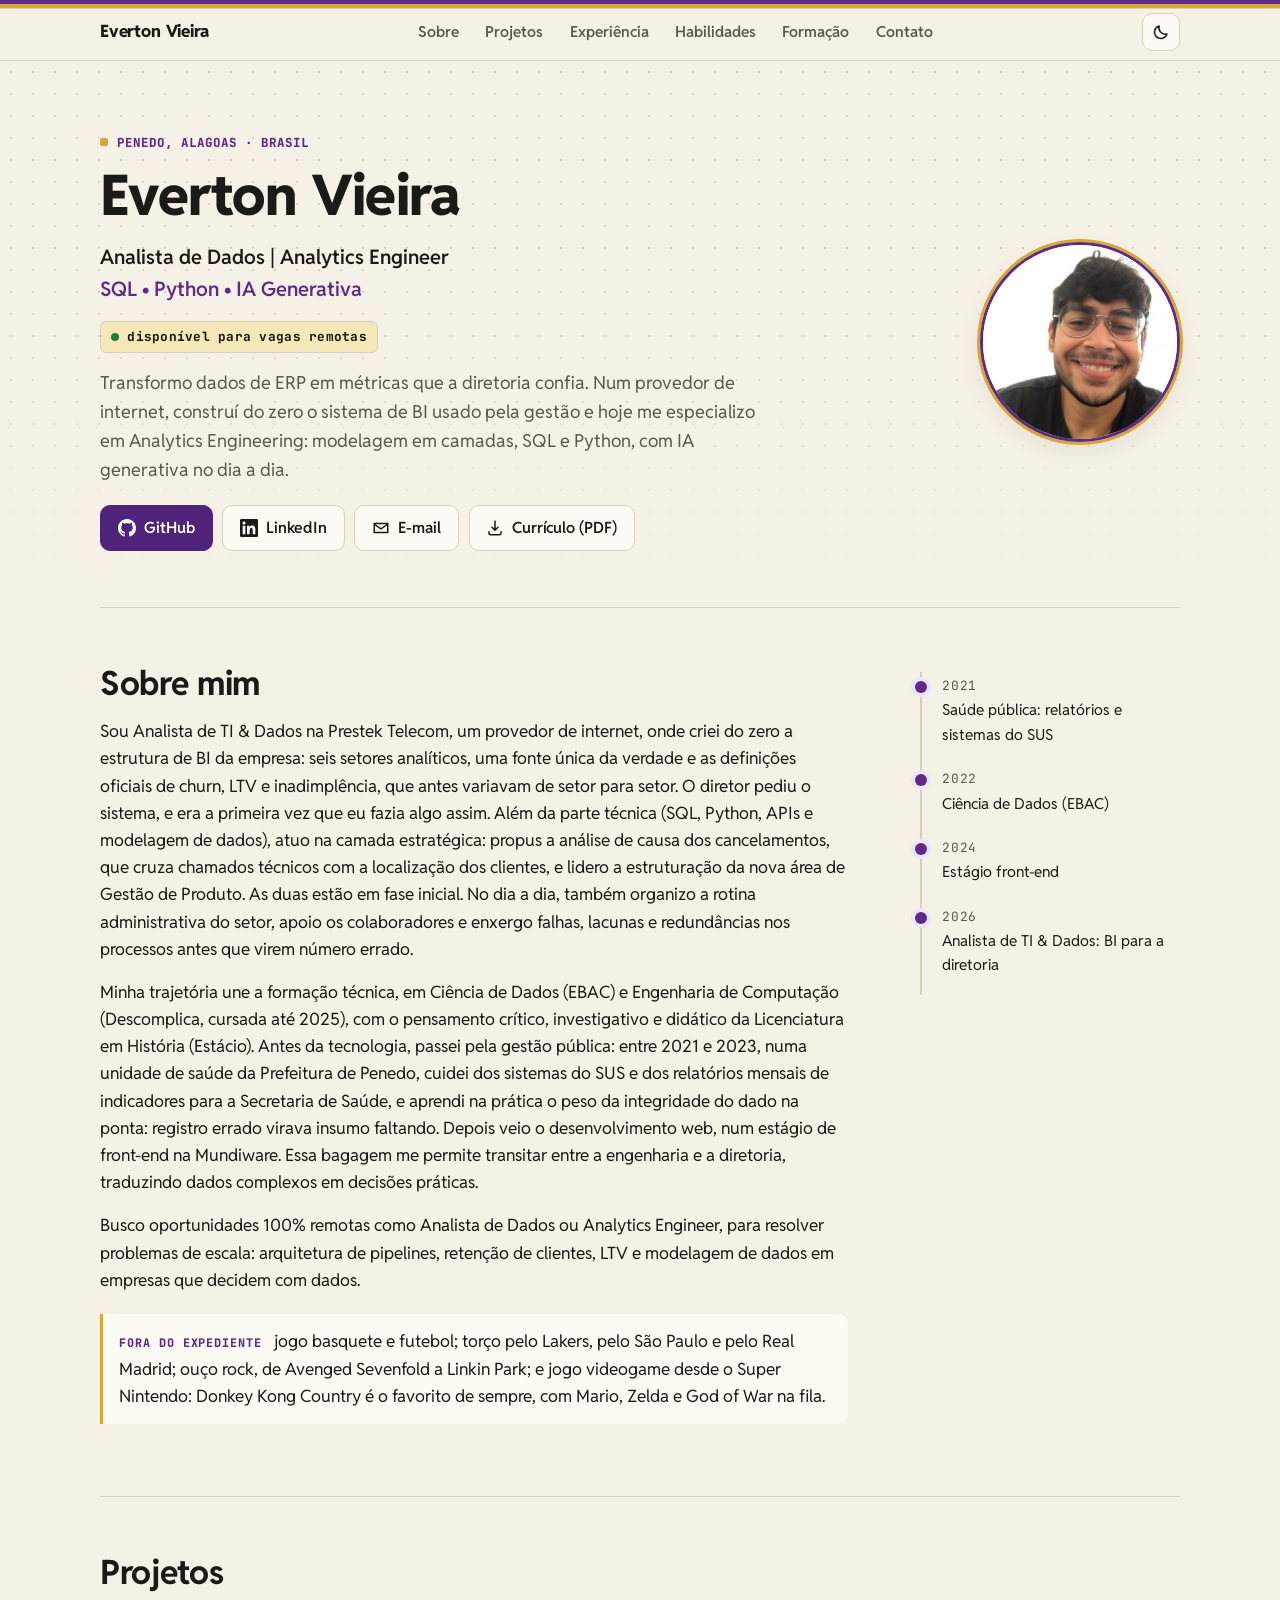
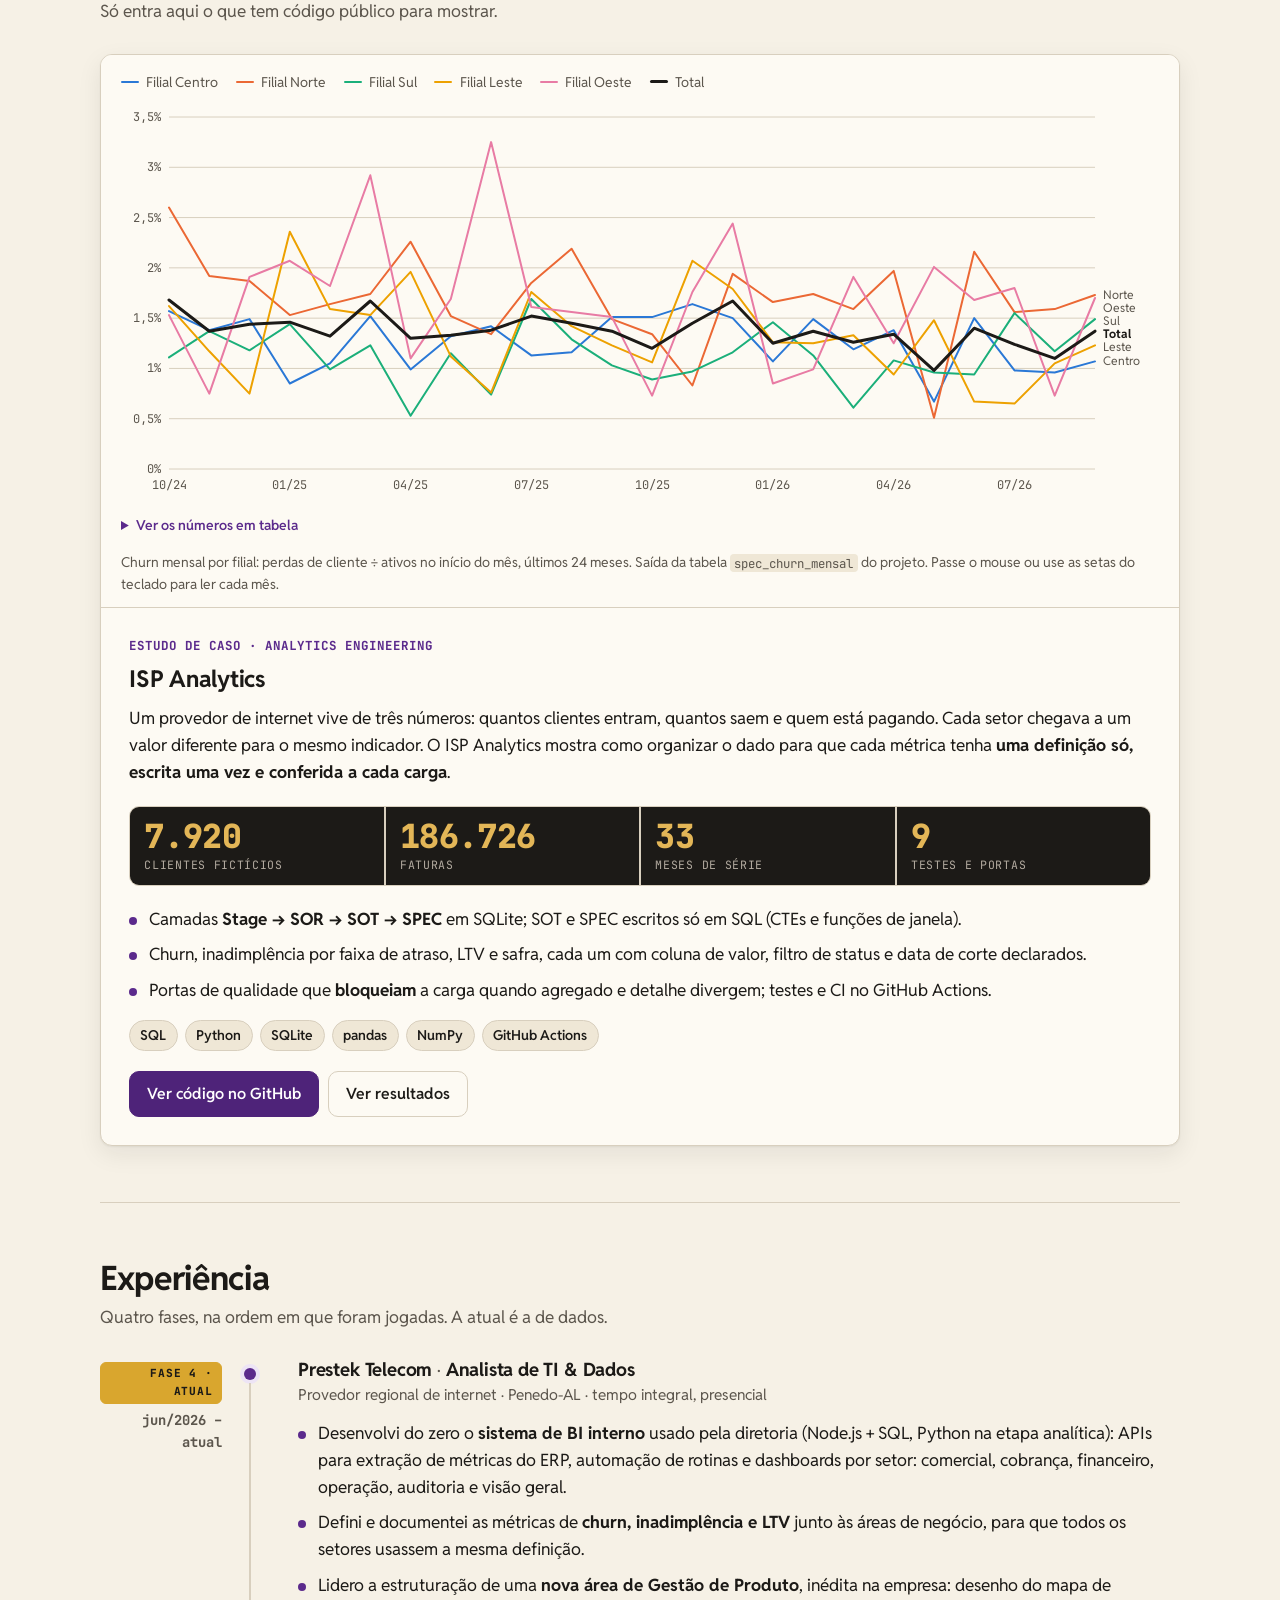
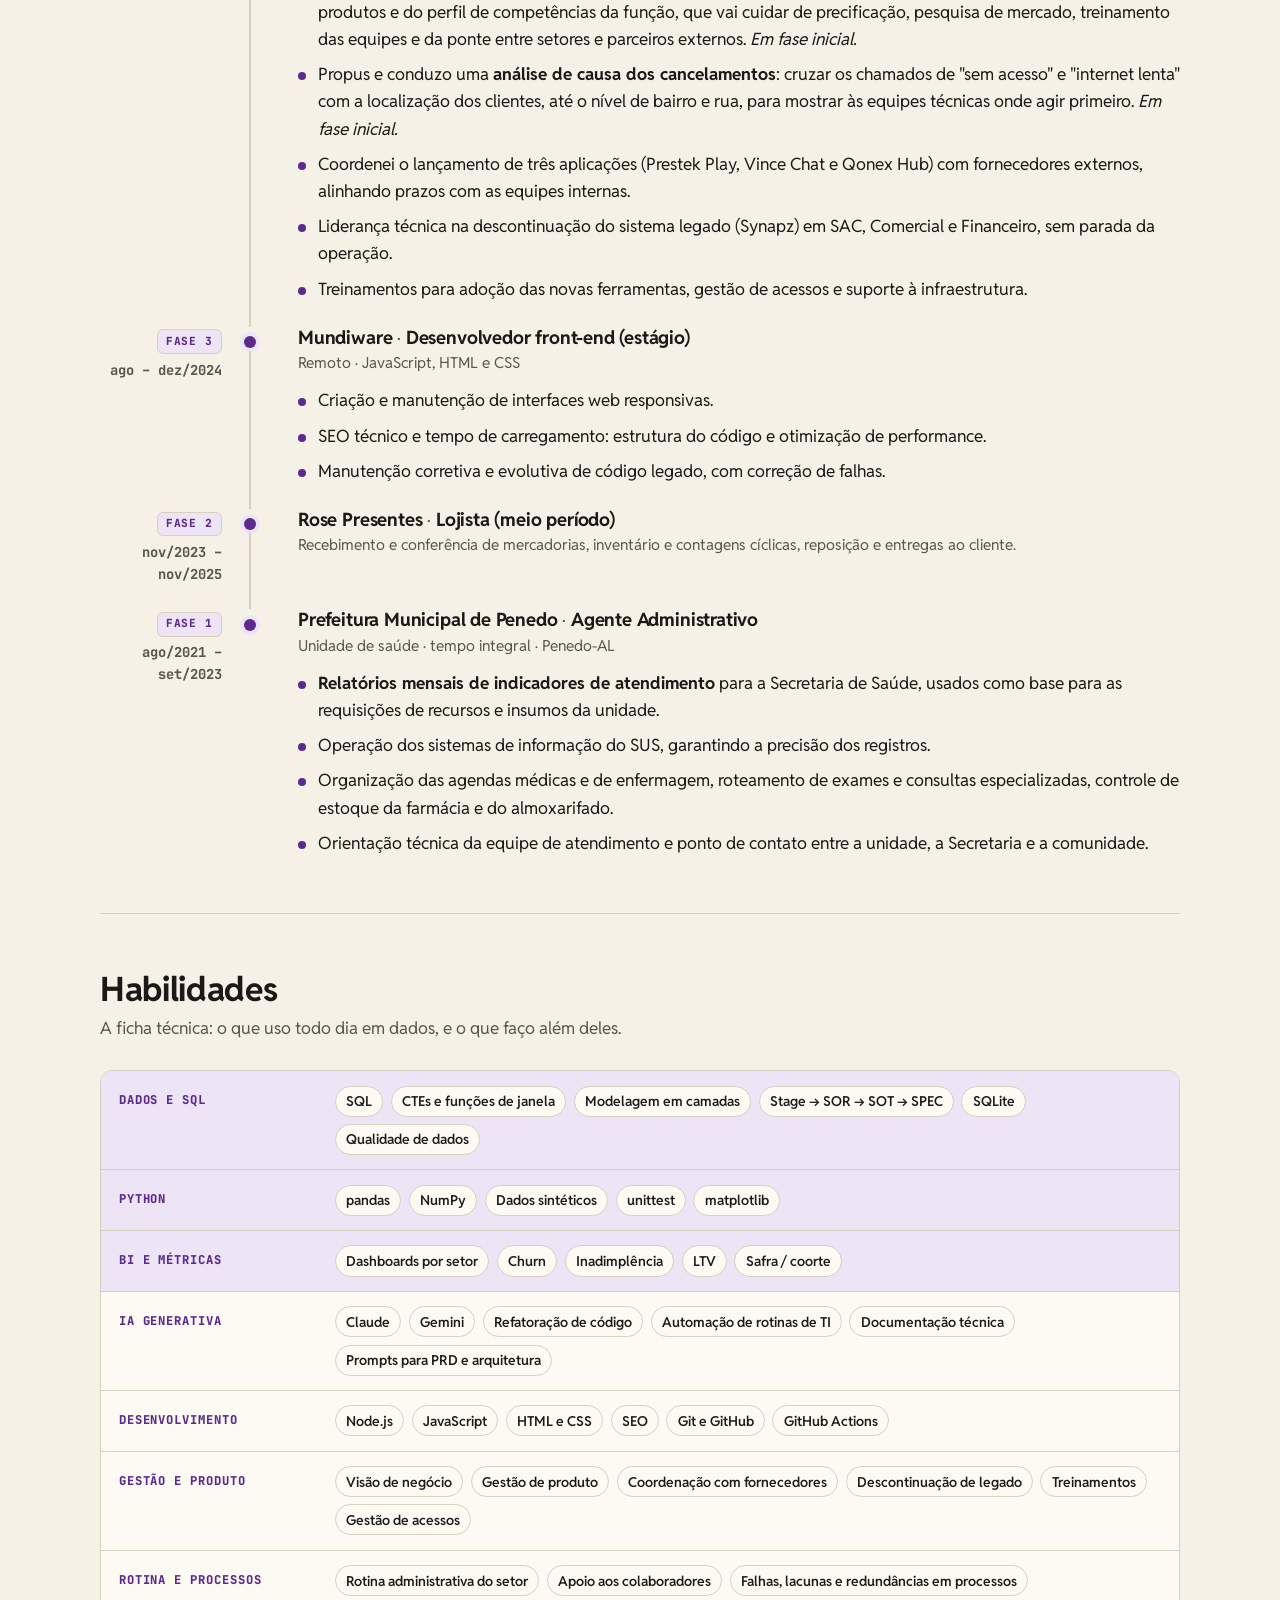
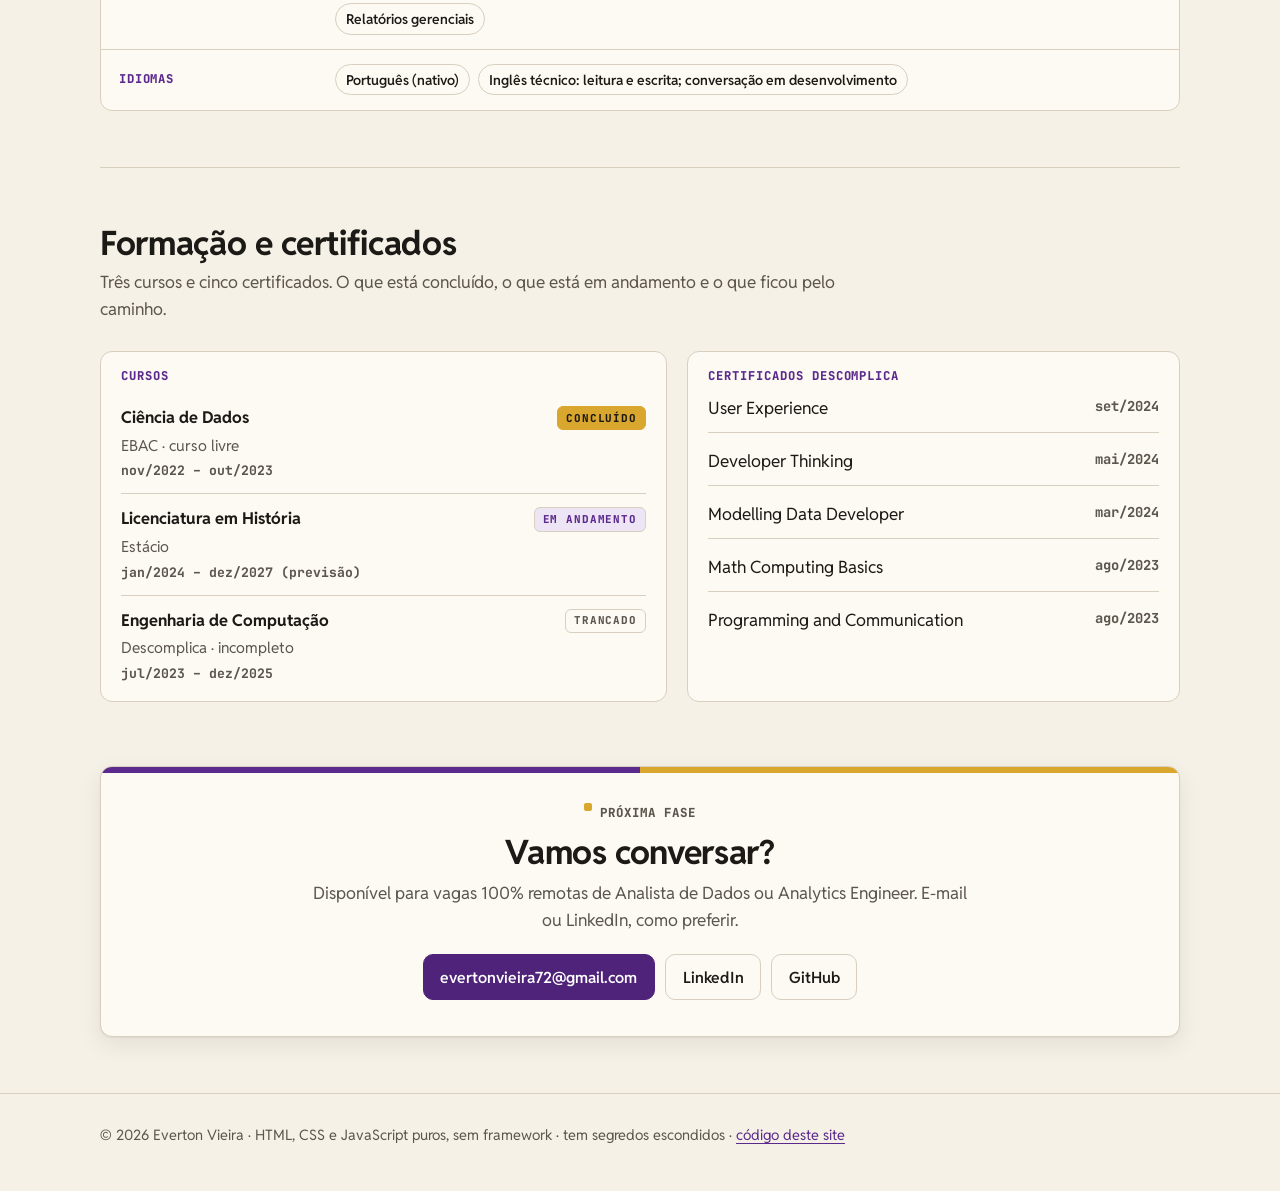
==== commit 8d81a3fe: "v3 Placar: paleta roxo-dourado-preto, botao de tema, ficha de habilidades, fases, placar, easter egg" ====
--- a/index.html
+++ b/index.html
@@ -22,6 +22,7 @@
   <meta name="twitter:card" content="summary_large_image">
 
   <link rel="preload" href="fonts/RedditSans.woff" as="font" type="font/woff" crossorigin>
+  <link rel="preload" href="fonts/JetBrainsMono.woff" as="font" type="font/woff" crossorigin>
   <link rel="stylesheet" href="styles.css">
   <script src="js/churn-dados.js" defer></script>
   <script src="js/site.js" defer></script>
@@ -41,6 +42,10 @@
       <li><a href="#formacao">Formação</a></li>
       <li><a href="#contato">Contato</a></li>
     </ul>
+    <button class="tema-botao" type="button" aria-label="Alternar entre modo claro e escuro" aria-pressed="false" title="Modo claro / escuro">
+      <svg class="icone-sol" aria-hidden="true" viewBox="0 0 24 24" width="18" height="18"><circle cx="12" cy="12" r="4" fill="none" stroke="currentColor" stroke-width="2"/><path stroke="currentColor" stroke-width="2" stroke-linecap="round" d="M12 2v2m0 16v2M2 12h2m16 0h2M4.9 4.9l1.4 1.4m11.4 11.4 1.4 1.4M4.9 19.1l1.4-1.4m11.4-11.4 1.4-1.4"/></svg>
+      <svg class="icone-lua" aria-hidden="true" viewBox="0 0 24 24" width="18" height="18"><path fill="none" stroke="currentColor" stroke-width="2" stroke-linejoin="round" d="M20 14.5A8.5 8.5 0 0 1 9.5 4a8.5 8.5 0 1 0 10.5 10.5z"/></svg>
+    </button>
   </nav>
 </header>
 
@@ -54,6 +59,7 @@
         <h1 id="nome">Everton Vieira</h1>
         <p class="titulo">Analista de Dados <span aria-hidden="true">|</span> Analytics Engineer<br>
           <span class="titulo-stack">SQL • Python • IA Generativa</span></p>
+        <p class="status">disponível para vagas remotas</p>
         <p class="so-impressao">vertonds.github.io · github.com/vertonds · linkedin.com/in/everton-vieira-872673228 · evertonvieira72@gmail.com</p>
         <p class="lead">Transformo dados de ERP em métricas que a diretoria confia. Num provedor de internet,
           construí do zero o sistema de BI usado pela gestão e hoje me especializo em Analytics Engineering:
@@ -88,7 +94,8 @@
           vez que eu fazia algo assim. Além da parte técnica (SQL, Python, APIs e modelagem de dados), atuo na
           camada estratégica: propus a análise de causa dos cancelamentos, que cruza chamados técnicos com a
           localização dos clientes, e lidero a estruturação da nova área de Gestão de Produto. As duas estão em
-          fase inicial.</p>
+          fase inicial. No dia a dia, também organizo a rotina administrativa do setor, apoio os colaboradores e
+          enxergo falhas, lacunas e redundâncias nos processos antes que virem número errado.</p>
         <p>Minha trajetória une a formação técnica, em Ciência de Dados (EBAC) e Engenharia de Computação
           (Descomplica, cursada até 2025), com o pensamento crítico, investigativo e didático da Licenciatura em
           História (Estácio). Antes da tecnologia, passei pela gestão pública: entre 2021 e 2023, numa unidade de
@@ -99,6 +106,10 @@
         <p>Busco oportunidades 100% remotas como Analista de Dados ou Analytics Engineer, para resolver problemas
           de escala: arquitetura de pipelines, retenção de clientes, LTV e modelagem de dados em empresas que
           decidem com dados.</p>
+        <p class="fora"><span class="fora-rotulo">Fora do expediente</span> jogo basquete e futebol; torço pelo
+          Lakers, pelo São Paulo e pelo Real Madrid; ouço rock, de Avenged Sevenfold a Linkin Park; e jogo
+          videogame desde o Super Nintendo: Donkey Kong Country é o favorito de sempre, com Mario, Zelda e
+          God of War na fila.</p>
       </div>
       <ol class="marcos" aria-label="Marcos">
         <li><span class="marco-ano">2021</span><span>Saúde pública: relatórios e sistemas do SUS</span></li>
@@ -128,7 +139,7 @@
         <p>Um provedor de internet vive de três números: quantos clientes entram, quantos saem e quem está
           pagando. Cada setor chegava a um valor diferente para o mesmo indicador. O ISP Analytics mostra como organizar
           o dado para que cada métrica tenha <strong>uma definição só, escrita uma vez e conferida a cada carga</strong>.</p>
-        <ul class="tiles" aria-label="Números do projeto">
+        <ul class="placar" aria-label="Números do projeto">
           <li><strong>7.920</strong><span>clientes fictícios</span></li>
           <li><strong>186.726</strong><span>faturas</span></li>
           <li><strong>33</strong><span>meses de série</span></li>
@@ -154,12 +165,12 @@
   <section id="experiencia" class="secao container reveal" aria-labelledby="t-exp">
     <div class="secao-cab">
       <h2 id="t-exp">Experiência</h2>
-      <p>Do suporte de TI e operação para dados: a trajetória que explica o jeito de trabalhar.</p>
+      <p>Quatro fases, na ordem em que foram jogadas. A atual é a de dados.</p>
     </div>
 
     <ol class="linha">
       <li>
-        <div class="quando">jun/2026 – atual</div>
+        <div class="quando"><span class="fase atual">Fase 4 · atual</span>jun/2026 – atual</div>
         <div class="oque">
           <h3>Prestek Telecom <span class="sep">·</span> Analista de TI &amp; Dados</h3>
           <p class="onde">Provedor regional de internet · Penedo-AL · tempo integral, presencial</p>
@@ -175,7 +186,7 @@
         </div>
       </li>
       <li>
-        <div class="quando">ago – dez/2024</div>
+        <div class="quando"><span class="fase">Fase 3</span>ago – dez/2024</div>
         <div class="oque">
           <h3>Mundiware <span class="sep">·</span> Desenvolvedor front-end (estágio)</h3>
           <p class="onde">Remoto · JavaScript, HTML e CSS</p>
@@ -187,14 +198,14 @@
         </div>
       </li>
       <li class="compacto">
-        <div class="quando">nov/2023 – nov/2025</div>
+        <div class="quando"><span class="fase">Fase 2</span>nov/2023 – nov/2025</div>
         <div class="oque">
           <h3>Rose Presentes <span class="sep">·</span> Lojista (meio período)</h3>
           <p class="onde">Recebimento e conferência de mercadorias, inventário e contagens cíclicas, reposição e entregas ao cliente.</p>
         </div>
       </li>
       <li>
-        <div class="quando">ago/2021 – set/2023</div>
+        <div class="quando"><span class="fase">Fase 1</span>ago/2021 – set/2023</div>
         <div class="oque">
           <h3>Prefeitura Municipal de Penedo <span class="sep">·</span> Agente Administrativo</h3>
           <p class="onde">Unidade de saúde · tempo integral · Penedo-AL</p>
@@ -213,86 +224,124 @@
   <section id="habilidades" class="secao container reveal" aria-labelledby="t-hab">
     <div class="secao-cab">
       <h2 id="t-hab">Habilidades</h2>
-      <p>Agrupadas pelo que cada uma tem de prova: projeto público ou experiência.</p>
-    </div>
-
-    <div class="grupos">
-      <div class="grupo">
-        <h3>Dados e SQL</h3>
-        <ul class="tags"><li>SQL</li><li>CTEs e funções de janela</li><li>Modelagem em camadas</li><li>Stage → SOR → SOT → SPEC</li><li>SQLite</li><li>Qualidade de dados</li></ul>
-      </div>
-      <div class="grupo">
-        <h3>Python</h3>
-        <ul class="tags"><li>pandas</li><li>NumPy</li><li>Dados sintéticos</li><li>unittest</li><li>matplotlib</li></ul>
-      </div>
-      <div class="grupo">
-        <h3>BI e métricas</h3>
-        <ul class="tags"><li>Dashboards por setor</li><li>Churn</li><li>Inadimplência</li><li>LTV</li><li>Safra / coorte</li></ul>
-      </div>
-      <div class="grupo">
-        <h3>Desenvolvimento</h3>
-        <ul class="tags"><li>Node.js</li><li>JavaScript</li><li>HTML e CSS</li><li>SEO</li><li>Git e GitHub</li><li>GitHub Actions</li></ul>
-      </div>
-      <div class="grupo">
-        <h3>IA generativa</h3>
-        <ul class="tags"><li>Claude</li><li>Gemini</li><li>Refatoração de código</li><li>Automação de rotinas de TI</li><li>Documentação técnica</li><li>Prompts para PRD e arquitetura</li></ul>
-      </div>
-      <div class="grupo">
-        <h3>Gestão e processo</h3>
-        <ul class="tags"><li>Visão de negócio</li><li>Gestão de produto</li><li>Coordenação com fornecedores</li><li>Descontinuação de legado</li><li>Treinamentos</li><li>Gestão de acessos</li></ul>
-      </div>
-      <div class="grupo">
-        <h3>Idiomas</h3>
-        <ul class="tags"><li>Português (nativo)</li><li>Inglês técnico (leitura e escrita; conversação em desenvolvimento)</li></ul>
-      </div>
-    </div>
+      <p>A ficha técnica: o que uso todo dia em dados, e o que faço além deles.</p>
+    </div>
+
+    <dl class="ficha">
+      <div class="ficha-linha destaque-linha">
+        <dt>Dados e SQL</dt>
+        <dd><ul class="tags"><li>SQL</li><li>CTEs e funções de janela</li><li>Modelagem em camadas</li><li>Stage → SOR → SOT → SPEC</li><li>SQLite</li><li>Qualidade de dados</li></ul></dd>
+      </div>
+      <div class="ficha-linha destaque-linha">
+        <dt>Python</dt>
+        <dd><ul class="tags"><li>pandas</li><li>NumPy</li><li>Dados sintéticos</li><li>unittest</li><li>matplotlib</li></ul></dd>
+      </div>
+      <div class="ficha-linha destaque-linha">
+        <dt>BI e métricas</dt>
+        <dd><ul class="tags"><li>Dashboards por setor</li><li>Churn</li><li>Inadimplência</li><li>LTV</li><li>Safra / coorte</li></ul></dd>
+      </div>
+      <div class="ficha-linha">
+        <dt>IA generativa</dt>
+        <dd><ul class="tags"><li>Claude</li><li>Gemini</li><li>Refatoração de código</li><li>Automação de rotinas de TI</li><li>Documentação técnica</li><li>Prompts para PRD e arquitetura</li></ul></dd>
+      </div>
+      <div class="ficha-linha">
+        <dt>Desenvolvimento</dt>
+        <dd><ul class="tags"><li>Node.js</li><li>JavaScript</li><li>HTML e CSS</li><li>SEO</li><li>Git e GitHub</li><li>GitHub Actions</li></ul></dd>
+      </div>
+      <div class="ficha-linha">
+        <dt>Gestão e produto</dt>
+        <dd><ul class="tags"><li>Visão de negócio</li><li>Gestão de produto</li><li>Coordenação com fornecedores</li><li>Descontinuação de legado</li><li>Treinamentos</li><li>Gestão de acessos</li></ul></dd>
+      </div>
+      <div class="ficha-linha">
+        <dt>Rotina e processos</dt>
+        <dd><ul class="tags"><li>Rotina administrativa do setor</li><li>Apoio aos colaboradores</li><li>Falhas, lacunas e redundâncias em processos</li><li>Relatórios gerenciais</li></ul></dd>
+      </div>
+      <div class="ficha-linha">
+        <dt>Idiomas</dt>
+        <dd><ul class="tags"><li>Português (nativo)</li><li>Inglês técnico: leitura e escrita; conversação em desenvolvimento</li></ul></dd>
+      </div>
+    </dl>
   </section>
 
   <!-- ===== Formação ===== -->
   <section id="formacao" class="secao container reveal" aria-labelledby="t-form">
     <div class="secao-cab">
       <h2 id="t-form">Formação e certificados</h2>
-    </div>
-
-    <div class="tabela-rolagem" role="region" tabindex="0" aria-label="Tabela de formação, rolável na horizontal em telas estreitas">
-      <table>
-        <thead><tr><th>Curso</th><th>Instituição</th><th>Período</th><th>Situação</th></tr></thead>
-        <tbody>
-          <tr><td>Engenharia de Computação</td><td>Descomplica</td><td>jul/2023 – dez/2025</td><td>trancado (incompleto)</td></tr>
-          <tr><td>Ciência de Dados (curso livre)</td><td>EBAC</td><td>nov/2022 – out/2023</td><td>concluído</td></tr>
-          <tr><td>Licenciatura em História</td><td>Estácio</td><td>jan/2024 – dez/2027 (previsão)</td><td>em andamento</td></tr>
-        </tbody>
-      </table>
-    </div>
-
-    <h3 class="sub">Certificados Descomplica</h3>
-    <!-- Ordem e datas conferidas com o LinkedIn em 28/10/2026 (mais recente primeiro). Os links de verificação da
-         Descomplica estavam devolvendo 404 nessa data; quando voltarem, acrescentar <a href="URL" target="_blank" rel="noopener">Verificar</a> em cada item. -->
-    <ul class="certificados-lista">
-      <li><span>User Experience</span><span class="quando">set/2024</span></li>
-      <li><span>Developer Thinking</span><span class="quando">mai/2024</span></li>
-      <li><span>Modelling Data Developer</span><span class="quando">mar/2024</span></li>
-      <li><span>Math Computing Basics</span><span class="quando">ago/2023</span></li>
-      <li><span>Programming and Communication</span><span class="quando">ago/2023</span></li>
-    </ul>
+      <p>Três cursos e cinco certificados. O que está concluído, o que está em andamento e o que ficou pelo caminho.</p>
+    </div>
+
+    <div class="formacao">
+      <div class="formacao-col">
+        <h3 class="sub">Cursos</h3>
+        <ol class="cursos">
+          <li>
+            <div class="curso-cab"><strong>Ciência de Dados</strong><span class="selo ok">concluído</span></div>
+            <span class="curso-inst">EBAC · curso livre</span>
+            <span class="quando">nov/2022 – out/2023</span>
+          </li>
+          <li>
+            <div class="curso-cab"><strong>Licenciatura em História</strong><span class="selo andamento">em andamento</span></div>
+            <span class="curso-inst">Estácio</span>
+            <span class="quando">jan/2024 – dez/2027 (previsão)</span>
+          </li>
+          <li>
+            <div class="curso-cab"><strong>Engenharia de Computação</strong><span class="selo neutro">trancado</span></div>
+            <span class="curso-inst">Descomplica · incompleto</span>
+            <span class="quando">jul/2023 – dez/2025</span>
+          </li>
+        </ol>
+      </div>
+      <div class="formacao-col">
+        <h3 class="sub">Certificados Descomplica</h3>
+        <!-- Os links de verificação da Descomplica devolviam 404 em 28/10/2026; quando voltarem, acrescentar
+             <a href="URL" target="_blank" rel="noopener">Verificar</a> em cada item. -->
+        <ol class="certificados-lista">
+          <li><span>User Experience</span><span class="quando">set/2024</span></li>
+          <li><span>Developer Thinking</span><span class="quando">mai/2024</span></li>
+          <li><span>Modelling Data Developer</span><span class="quando">mar/2024</span></li>
+          <li><span>Math Computing Basics</span><span class="quando">ago/2023</span></li>
+          <li><span>Programming and Communication</span><span class="quando">ago/2023</span></li>
+        </ol>
+      </div>
+    </div>
   </section>
 
   <!-- ===== Contato ===== -->
   <section id="contato" class="secao container contato reveal" aria-labelledby="t-contato">
+    <div class="contato-caixa">
+    <p class="eyebrow">Próxima fase</p>
     <h2 id="t-contato">Vamos conversar?</h2>
-    <p>Vagas remotas de Analista de Dados ou Analytics Engineer. Respondo por e-mail ou LinkedIn.</p>
+    <p>Disponível para vagas 100% remotas de Analista de Dados ou Analytics Engineer. E-mail ou LinkedIn, como preferir.</p>
     <div class="acoes centro">
       <a class="botao primario" href="mailto:evertonvieira72@gmail.com">evertonvieira72@gmail.com</a>
       <a class="botao" href="https://www.linkedin.com/in/everton-vieira-872673228/" target="_blank" rel="noopener">LinkedIn</a>
       <a class="botao" href="https://github.com/vertonds" target="_blank" rel="noopener">GitHub</a>
     </div>
+    </div>
   </section>
 
 </main>
+
+<dialog class="consulta" id="consulta-sql" aria-labelledby="consulta-titulo">
+  <p class="consulta-titulo" id="consulta-titulo">consulta.sql</p>
+  <pre><code>SELECT paixao
+FROM   everton
+WHERE  fora_do_expediente = true;</code></pre>
+  <table>
+    <thead><tr><th scope="col">#</th><th scope="col">paixao</th></tr></thead>
+    <tbody>
+      <tr><td>1</td><td>basquete</td></tr>
+      <tr><td>2</td><td>futebol</td></tr>
+      <tr><td>3</td><td>rock</td></tr>
+      <tr><td>4</td><td>videogame</td></tr>
+    </tbody>
+  </table>
+  <p class="consulta-rodape">4 linhas · 0,003 s · <button type="button" class="consulta-fechar">fechar (Esc)</button></p>
+</dialog>
 
 <footer class="rodape">
   <div class="container">
-    <p>© 2026 Everton Vieira · HTML, CSS e JavaScript puros, sem framework ·
+    <p>© 2026 Everton Vieira · HTML, CSS e JavaScript puros, sem framework · tem segredos escondidos ·
       <a href="https://github.com/vertonds/vertonds.github.io" target="_blank" rel="noopener">código deste site</a></p>
   </div>
 </footer>
--- a/styles.css
+++ b/styles.css
@@ -11,52 +11,78 @@
   font-display: swap;
 }
 
-/* ---------- Tokens: modo escuro é o padrão ---------- */
+@font-face {
+  font-family: "JetBrains Mono";
+  src: url("fonts/JetBrainsMono.woff") format("woff");
+  font-weight: 100 800;
+  font-style: normal;
+  font-display: swap;
+}
+
+/* ---------- Tokens: conceito "Placar". Claro (creme + roxo) é o padrão; escuro (grafite + dourado) pelo sistema ou por data-theme ---------- */
 :root {
-  --fundo: #0D1117;
-  --superficie: #161B22;
-  --superficie-2: #1C2129;
-  --borda: #30363D;
-  --texto: #E6EDF3;
-  --texto-2: #9BA7B4;
-  --destaque: #2F81F7;
-  --destaque-botao: #1F6FEB;      /* botão sólido: um tom mais escuro para o branco passar 4,5:1 */
+  --fundo: #F6F1E6;
+  --superficie: #FDFAF3;
+  --superficie-2: #EFE7D6;
+  --borda: #D8CFBE;
+  --texto: #1C1A17;
+  --texto-2: #5C564D;
+  --destaque: #5B2A8C;              /* roxo: links, títulos de apoio, marcadores */
+  --destaque-botao: #4E2379;        /* roxo mais fechado: botão sólido com texto branco (11,4:1) */
   --destaque-texto: #FFFFFF;
-  --destaque-suave: rgba(47, 129, 247, 0.14);
-  --ok: #3FB950;
-  --pendente: #D29922;
-  --ponto: rgba(155, 167, 180, 0.22);          /* grade de pontos do topo */
-  --sombra: 0 1px 2px rgba(0, 0, 0, 0.4), 0 8px 24px rgba(0, 0, 0, 0.35);
+  --destaque-suave: #EDE4F5;        /* roxo lavado: chips, halo da linha do tempo */
+  --ouro: #D9A62E;                  /* dourado: SÓ como preenchimento, com texto escuro em cima (7,8:1); nunca como texto */
+  --ouro-suave: #F6E7B8;
+  --ouro-texto: #1C1A17;
+  --ok: #1A7F37;
+  --pendente: #9A6700;
+  --ponto: rgba(92, 86, 77, 0.18);
+  --sombra: 0 1px 2px rgba(28, 26, 23, 0.06), 0 8px 24px rgba(28, 26, 23, 0.08);
   --raio: 12px;
   --fonte: "Reddit Sans", system-ui, -apple-system, "Segoe UI", Roboto, sans-serif;
-  --mono: ui-monospace, "Cascadia Mono", Consolas, "SF Mono", Menlo, monospace;
-  /* séries do gráfico: paleta categórica validada (modo escuro) */
+  --mono: "JetBrains Mono", ui-monospace, "Cascadia Mono", Consolas, Menlo, monospace;
+  --s1: #2a78d6; --s2: #eb6834; --s3: #1baf7a; --s4: #eda100; --s5: #e87ba4;
+  --grafico-superficie: #FDFAF3;
+  color-scheme: light;
+}
+
+@media (prefers-color-scheme: dark) {
+  :root:not([data-theme="light"]) {
+    --fundo: #131117;
+    --superficie: #1C1922;
+    --superficie-2: #262230;
+    --borda: #3A3542;
+    --texto: #F2ECE0;
+    --texto-2: #B3ABA0;
+    --destaque: #E3B657;            /* dourado: links e marcadores (9,9:1 sobre o fundo) */
+    --destaque-botao: #E3B657;      /* botão sólido dourado com texto escuro (9,9:1) */
+    --destaque-texto: #131117;
+    --destaque-suave: #2C2140;      /* roxo profundo: chips, halo */
+    --ouro: #E3B657;
+    --ouro-suave: #3A3220;
+    --ouro-texto: #131117;
+    --roxo-claro: #B592E6;          /* roxo claro: eyebrow e detalhes (7,3:1) */
+    --ok: #3FB950;
+    --pendente: #D29922;
+    --ponto: rgba(179, 171, 160, 0.16);
+    --sombra: 0 1px 2px rgba(0, 0, 0, 0.5), 0 8px 24px rgba(0, 0, 0, 0.4);
+    --s1: #3987e5; --s2: #d95926; --s3: #199e70; --s4: #c98500; --s5: #d55181;
+    --grafico-superficie: #1C1922;
+    color-scheme: dark;
+  }
+}
+:root[data-theme="dark"] {
+  --fundo: #131117; --superficie: #1C1922; --superficie-2: #262230; --borda: #3A3542;
+  --texto: #F2ECE0; --texto-2: #B3ABA0;
+  --destaque: #E3B657; --destaque-botao: #E3B657; --destaque-texto: #131117; --destaque-suave: #2C2140;
+  --ouro: #E3B657; --ouro-suave: #3A3220; --ouro-texto: #131117; --roxo-claro: #B592E6;
+  --ok: #3FB950; --pendente: #D29922; --ponto: rgba(179, 171, 160, 0.16);
+  --sombra: 0 1px 2px rgba(0, 0, 0, 0.5), 0 8px 24px rgba(0, 0, 0, 0.4);
   --s1: #3987e5; --s2: #d95926; --s3: #199e70; --s4: #c98500; --s5: #d55181;
-  --grafico-superficie: #161B22;
+  --grafico-superficie: #1C1922;
   color-scheme: dark;
 }
-
-/* Modo claro: só quando o sistema pede; mesmos papéis, mesma hierarquia */
-@media (prefers-color-scheme: light) {
-  :root {
-    --fundo: #FFFFFF;
-    --superficie: #F6F8FA;
-    --superficie-2: #EEF1F4;
-    --borda: #D0D7DE;
-    --texto: #1F2328;
-    --texto-2: #59636E;
-    --destaque: #0969DA;
-    --destaque-botao: #0969DA;
-    --destaque-suave: rgba(9, 105, 218, 0.10);
-    --ok: #1A7F37;
-    --pendente: #9A6700;
-    --ponto: rgba(89, 99, 110, 0.22);
-    --sombra: 0 1px 2px rgba(31, 35, 40, 0.08), 0 8px 24px rgba(31, 35, 40, 0.10);
-    --s1: #2a78d6; --s2: #eb6834; --s3: #1baf7a; --s4: #eda100; --s5: #e87ba4;
-    --grafico-superficie: #FCFCFB;
-    color-scheme: light;
-  }
-}
+:root { --roxo-claro: var(--destaque); }
 
 /* ---------- Base ---------- */
 *, *::before, *::after { box-sizing: border-box; }
@@ -103,6 +129,7 @@
 /* ---------- Navegação ---------- */
 .topo {
   position: sticky; top: 0; z-index: 50;
+  border-top: 4px solid var(--destaque); box-shadow: inset 0 4px 0 var(--ouro), inset 0 5px 0 var(--borda);
   background: color-mix(in srgb, var(--fundo) 85%, transparent);
   backdrop-filter: blur(10px);
   border-bottom: 1px solid var(--borda);
@@ -160,6 +187,8 @@
   letter-spacing: 0.08em; text-transform: uppercase; color: var(--texto-2);
 }
 .kicker { color: var(--destaque); }
+.eyebrow { color: var(--roxo-claro); font-weight: 700; }
+.eyebrow::before { content: ""; display: inline-block; width: 8px; height: 8px; border-radius: 2px; background: var(--ouro); margin-right: 0.55rem; vertical-align: 1px; }
 
 /* ---------- Entrada suave ao rolar (só com JavaScript e sem reduced-motion) ---------- */
 @media (prefers-reduced-motion: no-preference) {
@@ -189,10 +218,16 @@
 .hero-texto { max-width: 62ch; }
 .titulo { font-size: 1.25rem; font-weight: 600; margin: 0.9rem 0 1rem; color: var(--texto); }
 .titulo-stack { color: var(--destaque); }
+.status {
+  display: inline-flex; align-items: center; gap: 0.5rem; margin: 0 0 1rem;
+  font-family: var(--mono); font-size: 0.8rem; font-weight: 600; letter-spacing: 0.02em;
+  background: var(--ouro-suave); color: var(--texto); border: 1px solid var(--borda); border-radius: 6px; padding: 0.3rem 0.65rem;
+}
+.status::before { content: ""; width: 8px; height: 8px; border-radius: 50%; background: var(--ok); }
 .lead { font-size: 1.125rem; color: var(--texto-2); }
 .foto {
   width: 200px; height: 200px; border-radius: 50%; object-fit: cover;
-  border: 3px solid var(--borda); box-shadow: var(--sombra);
+  border: 3px solid var(--destaque); box-shadow: 0 0 0 3px var(--ouro), var(--sombra);
 }
 
 /* Sobre mim: título grande, texto corrido, marcos ao lado */
@@ -225,7 +260,7 @@
   background: var(--superficie-2); border: 1px solid var(--borda); border-radius: 10px;
   padding: 0.75rem 0.9rem; display: grid; gap: 0.1rem;
 }
-.tiles strong { font-size: 1.5rem; font-weight: 800; letter-spacing: -0.02em; line-height: 1.1; }
+.tiles strong { font-family: var(--mono); font-size: 1.6rem; font-weight: 800; letter-spacing: -0.02em; line-height: 1.1; color: var(--destaque); }
 .tiles span { font-size: 0.78rem; color: var(--texto-2); }
 
 /* ---------- Gráfico ---------- */
@@ -400,3 +435,159 @@
   .contato p { margin: 0; max-width: none; }
   a { color: var(--destaque); text-decoration: none; }
 }
+
+/* ==========================================================================
+   v3 "Placar": componentes novos (tema, placar, fases, ficha, easter eggs, 404)
+   ========================================================================== */
+
+/* Botão de tema: só existe com JavaScript */
+.tema-botao { display: none; }
+.js .tema-botao {
+  display: inline-flex; align-items: center; justify-content: center; width: 38px; height: 38px;
+  border-radius: 10px; border: 1px solid var(--borda); background: var(--superficie); color: var(--texto); cursor: pointer;
+  transition: border-color 150ms ease, background 150ms ease;
+}
+.tema-botao:hover { border-color: var(--destaque); background: var(--superficie-2); }
+.tema-botao .icone-sol { display: none; }
+[data-theme="dark"] .tema-botao .icone-sol { display: block; }
+[data-theme="dark"] .tema-botao .icone-lua { display: none; }
+@media (prefers-color-scheme: dark) {
+  :root:not([data-theme="light"]) .tema-botao .icone-sol { display: block; }
+  :root:not([data-theme="light"]) .tema-botao .icone-lua { display: none; }
+}
+
+/* Fora do expediente */
+.fora { margin-top: 1.25rem; padding: 0.9rem 1rem; border-left: 3px solid var(--ouro); background: var(--superficie); border-radius: 0 10px 10px 0; font-size: 1rem; }
+.fora-rotulo { display: inline-block; font-family: var(--mono); font-size: 0.74rem; font-weight: 700; letter-spacing: 0.08em; text-transform: uppercase; color: var(--destaque); margin-right: 0.5rem; }
+
+/* Placar do projeto: painel escuro com dígitos dourados, nos dois modos */
+.placar { list-style: none; display: grid; grid-template-columns: repeat(4, 1fr); gap: 2px; margin: 1.25rem 0; background: var(--borda); border: 1px solid var(--borda); border-radius: 10px; overflow: hidden; }
+.placar li { background: #1C1A17; color: #F2ECE0; padding: 0.8rem 0.9rem 0.7rem; display: grid; gap: 0.15rem; }
+.placar strong { font-family: var(--mono); font-size: clamp(1.5rem, 2.6vw, 2.1rem); font-weight: 800; letter-spacing: -0.02em; line-height: 1; color: #E3B657; font-variant-numeric: tabular-nums; }
+.placar span { font-family: var(--mono); font-size: 0.72rem; letter-spacing: 0.06em; text-transform: uppercase; color: #B3ABA0; }
+
+/* Experiência em fases */
+.quando { display: grid; gap: 0.3rem; justify-items: end; align-content: start; }   /* o selo da fase não estica com a altura da linha */
+.fase { display: inline-block; font-family: var(--mono); font-size: 0.7rem; font-weight: 700; letter-spacing: 0.08em; text-transform: uppercase; padding: 0.15rem 0.5rem; border-radius: 6px; background: var(--destaque-suave); color: var(--destaque); border: 1px solid var(--borda); }
+.fase.atual { background: var(--ouro); color: var(--ouro-texto); border-color: var(--ouro); }
+
+/* Habilidades: ficha técnica em linhas */
+.ficha { margin: 0; border: 1px solid var(--borda); border-radius: var(--raio); background: var(--superficie); overflow: hidden; }
+.ficha-linha { display: grid; grid-template-columns: 200px 1fr; gap: 1rem; padding: 0.9rem 1.1rem; border-bottom: 1px solid var(--borda); align-items: start; }
+.ficha-linha:last-child { border-bottom: 0; }
+.ficha-linha.destaque-linha { background: var(--destaque-suave); }
+.ficha dt { font-family: var(--mono); font-size: 0.76rem; font-weight: 700; letter-spacing: 0.08em; text-transform: uppercase; color: var(--destaque); padding-top: 0.35rem; }
+.ficha dd { margin: 0; }
+.ficha .tags li { background: var(--superficie); }
+
+/* Easter egg 3: janela da consulta SQL */
+.consulta { border: 1px solid var(--borda); border-radius: var(--raio); background: var(--superficie); color: var(--texto); padding: 1rem 1.2rem; width: min(440px, calc(100% - 2rem)); box-shadow: var(--sombra); }
+.consulta::backdrop { background: rgba(0, 0, 0, 0.45); }
+.consulta-titulo { font-family: var(--mono); font-size: 0.78rem; color: var(--texto-2); margin: 0 0 0.6rem; letter-spacing: 0.04em; }
+.consulta pre { margin: 0 0 0.8rem; padding: 0.7rem 0.9rem; background: #1C1A17; color: #E3B657; border-radius: 8px; font-family: var(--mono); font-size: 0.85rem; line-height: 1.5; overflow-x: auto; }
+.consulta pre code { background: none; padding: 0; color: inherit; font-size: inherit; }
+.consulta table { font-family: var(--mono); font-size: 0.85rem; }
+.consulta th, .consulta td { padding: 0.4rem 0.7rem; }
+.consulta-rodape { margin: 0.7rem 0 0; font-family: var(--mono); font-size: 0.76rem; color: var(--texto-2); }
+.consulta-fechar { background: none; border: 0; color: var(--destaque); font: inherit; cursor: pointer; text-decoration: underline; text-underline-offset: 3px; padding: 0.3rem 0; }
+
+/* Easter egg 4: +3 pontos */
+.marca { position: relative; }
+.tres-pontos { position: absolute; left: 100%; top: -0.2rem; margin-left: 0.5rem; font-family: var(--mono); font-weight: 800; font-size: 0.9rem; color: var(--destaque); white-space: nowrap; pointer-events: none; }
+@media (prefers-reduced-motion: no-preference) {
+  .tres-pontos { animation: subir 1100ms ease-out forwards; }
+  @keyframes subir { from { opacity: 1; transform: translateY(0); } to { opacity: 0; transform: translateY(-14px); } }
+}
+
+/* Aviso discreto (modo 16 bits) */
+.aviso { position: fixed; left: 50%; bottom: 1.25rem; transform: translateX(-50%); z-index: 60; background: var(--texto); color: var(--fundo); font-family: var(--mono); font-size: 0.82rem; padding: 0.6rem 0.9rem; border-radius: 8px; box-shadow: var(--sombra); max-width: calc(100% - 2rem); }
+
+/* Easter egg 1: modo 16 bits. Paleta reduzida (4 cores), fonte pixelada nos títulos e rótulos, cantos retos, sem sombra */
+.modo-16bits {
+  --fundo: #1C1A17; --superficie: #2C2140; --superficie-2: #2C2140; --borda: #E3B657;
+  --texto: #F2ECE0; --texto-2: #E3B657; --destaque: #E3B657; --destaque-botao: #E3B657; --destaque-texto: #1C1A17;
+  --destaque-suave: #2C2140; --ouro: #E3B657; --ouro-suave: #2C2140; --roxo-claro: #B592E6; --sombra: none; --raio: 0;
+  --grafico-superficie: #1C1A17; --ponto: transparent;
+  --mono: "Press Start 2P", "JetBrains Mono", monospace;
+  color-scheme: dark;
+}
+.modo-16bits h1, .modo-16bits h2, .modo-16bits h3, .modo-16bits .marca { font-family: "Press Start 2P", monospace; letter-spacing: 0; line-height: 1.35; }
+.modo-16bits h1 { font-size: clamp(1.3rem, 3.6vw, 2.2rem); }
+.modo-16bits h2 { font-size: clamp(1rem, 2.2vw, 1.3rem); }
+.modo-16bits h3 { font-size: 0.8rem; }
+.modo-16bits .eyebrow, .modo-16bits .kicker, .modo-16bits .fase, .modo-16bits .quando, .modo-16bits .status, .modo-16bits .ficha dt, .modo-16bits .placar span { font-size: 0.6rem; }
+.modo-16bits .placar strong { font-size: clamp(1rem, 2vw, 1.5rem); }
+.modo-16bits .foto { border-radius: 0; image-rendering: pixelated; }
+.modo-16bits * { border-radius: 0 !important; box-shadow: none !important; text-shadow: none; }
+.modo-16bits .botao, .modo-16bits .tags li, .modo-16bits .destaque, .modo-16bits .ficha, .modo-16bits .tabela-rolagem { border-width: 2px; }
+.modo-16bits .hero-fundo::before { display: none; }
+.modo-16bits .topo { border-top: 6px solid #E3B657; box-shadow: none; }
+
+/* Página 404 */
+.pagina-404 { min-height: 100vh; display: grid; place-items: center; }
+.erro-404 { text-align: center; padding: 3rem 0; }
+.erro-404 h1 { margin: 0.5rem 0; }
+.erro-404 .acoes { justify-content: center; }
+.erro-placar { font-family: var(--mono); font-size: clamp(3rem, 12vw, 6rem); font-weight: 800; letter-spacing: 0.1em; line-height: 1; color: var(--destaque); margin: 0.5rem 0; }
+.erro-nota { color: var(--texto-2); font-size: 0.92rem; margin-top: 1.5rem; }
+
+/* Responsivo dos componentes novos */
+@media (max-width: 860px) {
+  .placar { grid-template-columns: repeat(2, 1fr); }
+  .ficha-linha { grid-template-columns: 1fr; gap: 0.4rem; }
+  .ficha dt { padding-top: 0; }
+}
+@media (max-width: 640px) {
+  .quando { justify-items: start; }
+}
+
+/* Impressão: os componentes novos em papel */
+@media print {
+  .tema-botao, .consulta, .aviso, .tres-pontos, .status { display: none !important; }
+  .placar { grid-template-columns: repeat(4, 1fr); gap: 1px; margin: 0.5rem 0; }
+  .placar li { background: #F3F4F6; color: #111; padding: 0.35rem 0.5rem; }
+  .placar strong { color: #111; font-size: 12pt; }
+  .placar span { color: #444; }
+  .ficha { border: 0; background: none; }
+  .ficha-linha { grid-template-columns: 140px 1fr; padding: 0.3rem 0; border-bottom: 1px solid var(--borda); break-inside: avoid; }
+  .ficha-linha.destaque-linha { background: none; }
+  .fora { border-left: 2px solid #999; background: none; padding: 0.3rem 0.6rem; }
+  .fase, .fase.atual { border: 1px solid #999; background: none; color: #111; }
+}
+
+/* ---------- v3: Formação em ficha, contato em caixa ---------- */
+.formacao { display: grid; grid-template-columns: 1.15fr 1fr; gap: 1.25rem; }
+.formacao-col { background: var(--superficie); border: 1px solid var(--borda); border-radius: var(--raio); padding: 1.1rem 1.25rem; }
+.formacao-col h3.sub { margin: 0 0 0.6rem; font-family: var(--mono); font-size: 0.76rem; font-weight: 700; letter-spacing: 0.08em; text-transform: uppercase; color: var(--destaque); }
+.cursos { list-style: none; display: grid; }
+.cursos li { display: grid; gap: 0.15rem; padding: 0.75rem 0; border-bottom: 1px solid var(--borda); }
+.cursos li:last-child { border-bottom: 0; padding-bottom: 0; }
+.curso-cab { display: flex; align-items: center; justify-content: space-between; gap: 0.75rem; flex-wrap: wrap; }
+.curso-cab strong { font-size: 1.02rem; }
+.curso-inst { color: var(--texto-2); font-size: 0.95rem; }
+.cursos .quando { text-align: left; padding: 0; justify-items: start; font-size: 0.82rem; }
+.selo { display: inline-block; font-family: var(--mono); font-size: 0.68rem; font-weight: 700; letter-spacing: 0.08em; text-transform: uppercase; padding: 0.15rem 0.5rem; border-radius: 6px; border: 1px solid var(--borda); white-space: nowrap; }
+.selo.ok { background: var(--ouro); color: var(--ouro-texto); border-color: var(--ouro); }
+.selo.andamento { background: var(--destaque-suave); color: var(--destaque); }
+.selo.neutro { background: transparent; color: var(--texto-2); }
+.certificados-lista li { padding: 0.6rem 0; }
+.certificados-lista li:first-child { padding-top: 0.1rem; }
+
+/* Contato: bloco fechado, sem a linha divisória em cima */
+.contato { border-top: 0; padding-top: 0.5rem; }
+.contato-caixa { background: var(--superficie); border: 1px solid var(--borda); border-radius: var(--raio); padding: 2.25rem 1.5rem; box-shadow: var(--sombra); position: relative; overflow: hidden; }
+.contato-caixa::before { content: ""; position: absolute; left: 0; right: 0; top: 0; height: 6px; background: linear-gradient(90deg, var(--destaque) 0 50%, var(--ouro) 50% 100%); }
+.contato-caixa .eyebrow { justify-content: center; display: flex; }
+.contato-caixa h2 { margin-bottom: 0.5rem; }
+
+@media (max-width: 860px) {
+  .formacao { grid-template-columns: 1fr; }
+}
+@media print {
+  .formacao { display: grid; grid-template-columns: 1fr 1fr; gap: 0 1.5rem; }
+  .formacao-col { border: 0; padding: 0; background: none; }
+  .cursos li { padding: 0.2rem 0; }
+  .certificados-lista li { padding: 0.2rem 0; }
+  .selo, .selo.ok, .selo.andamento { background: none; color: #111; border-color: #999; }
+  .contato-caixa { display: none; }
+}
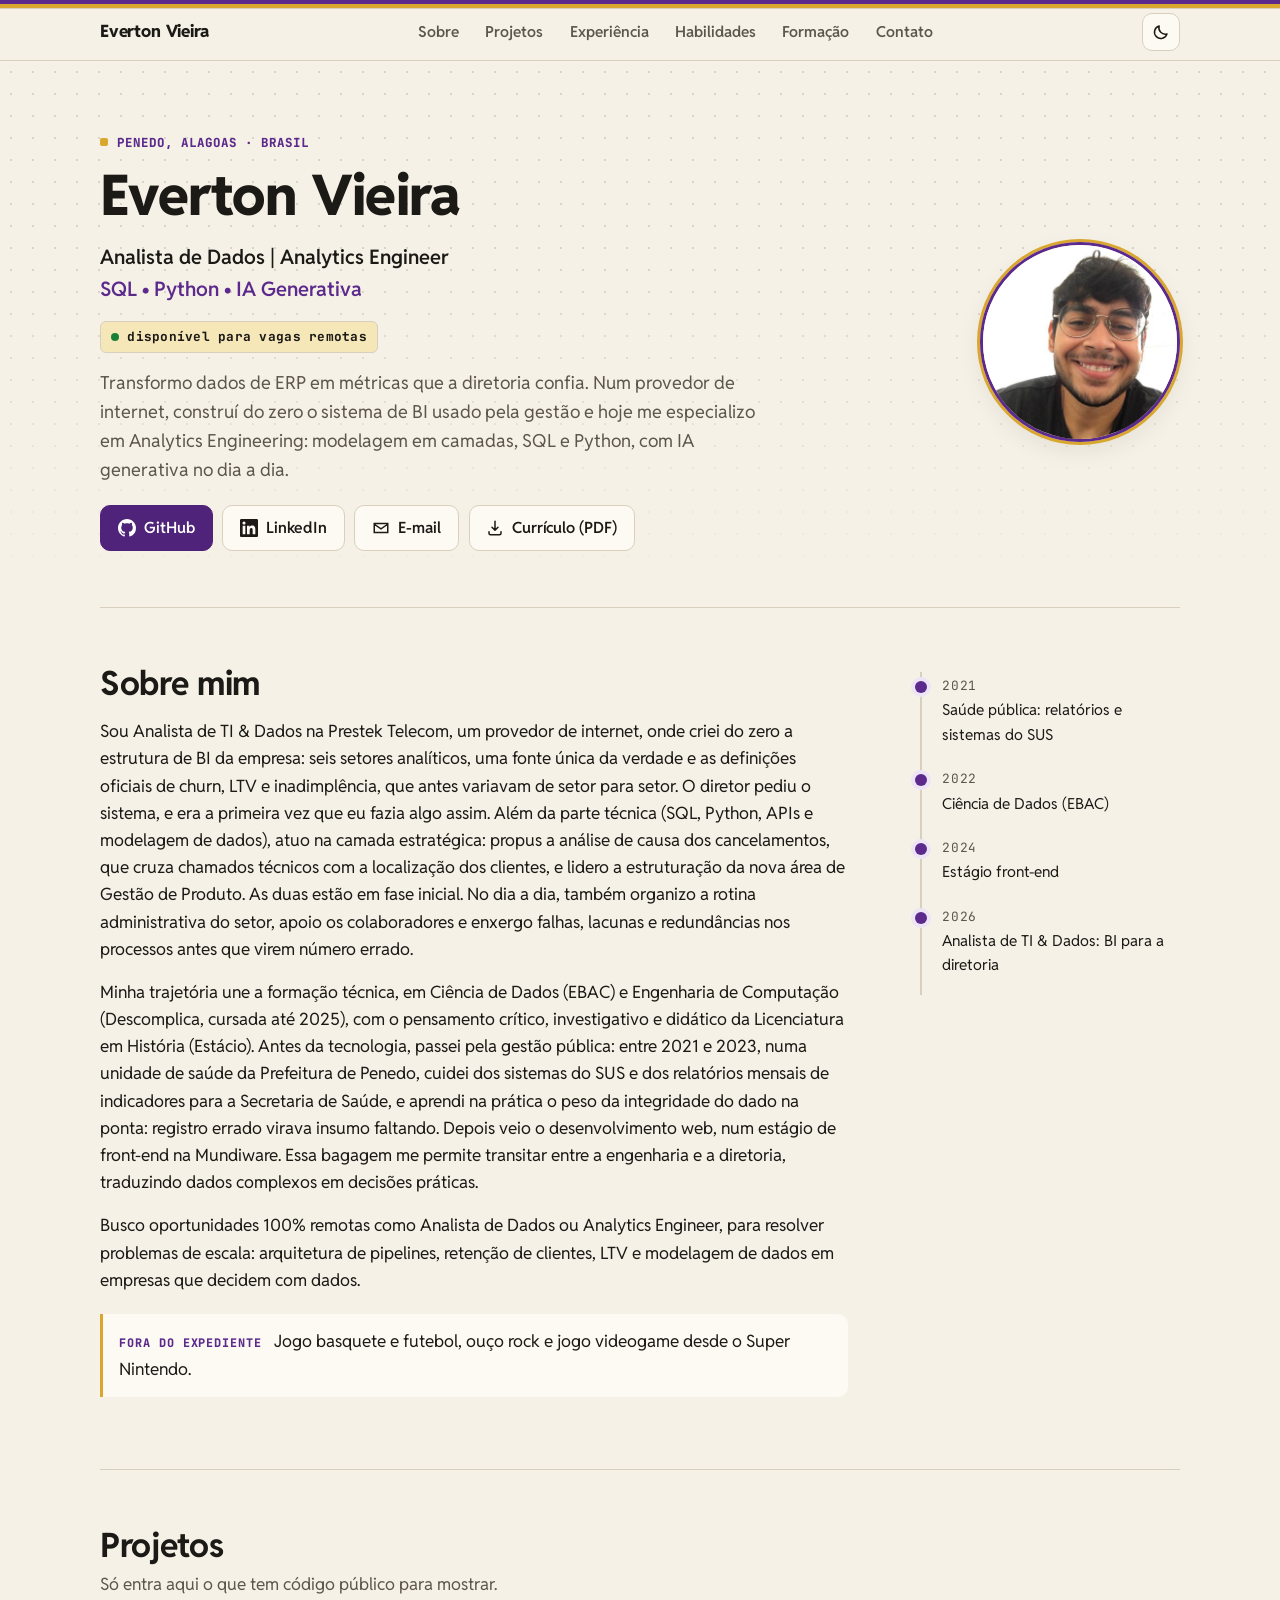
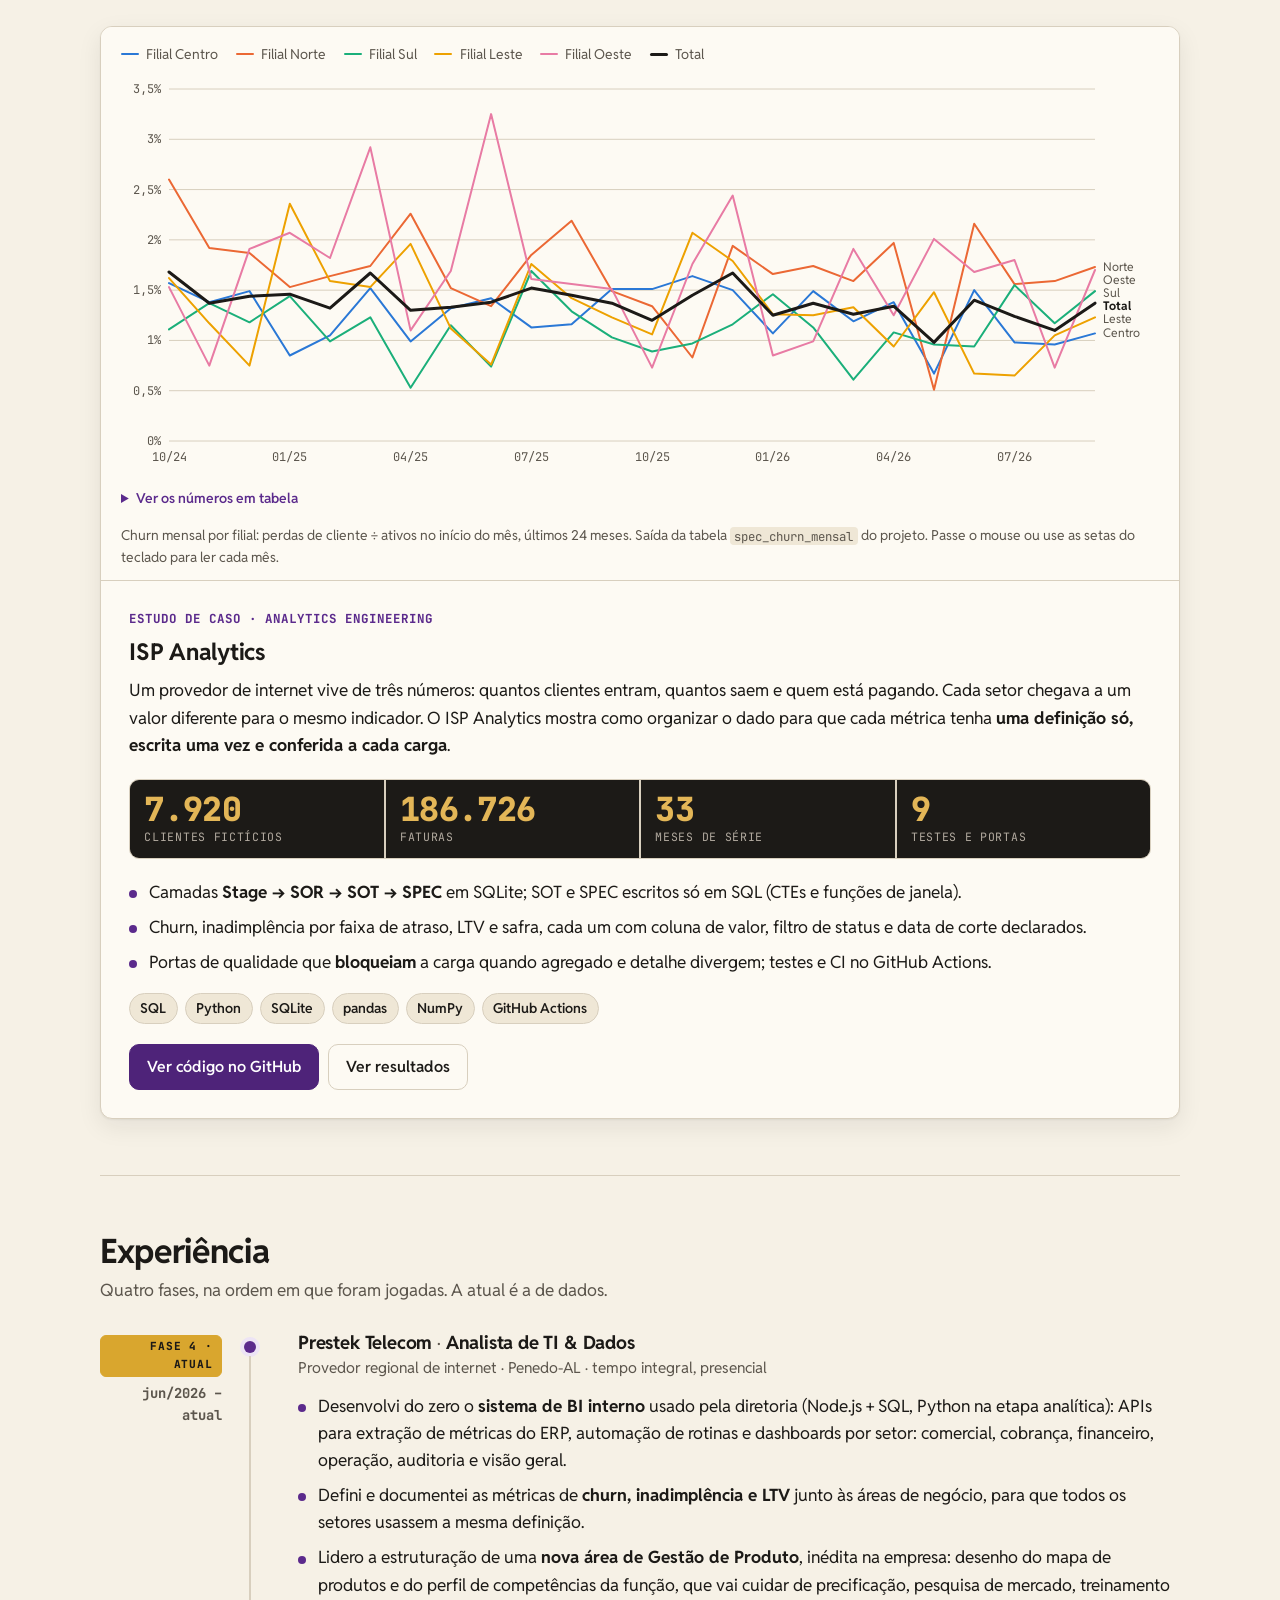
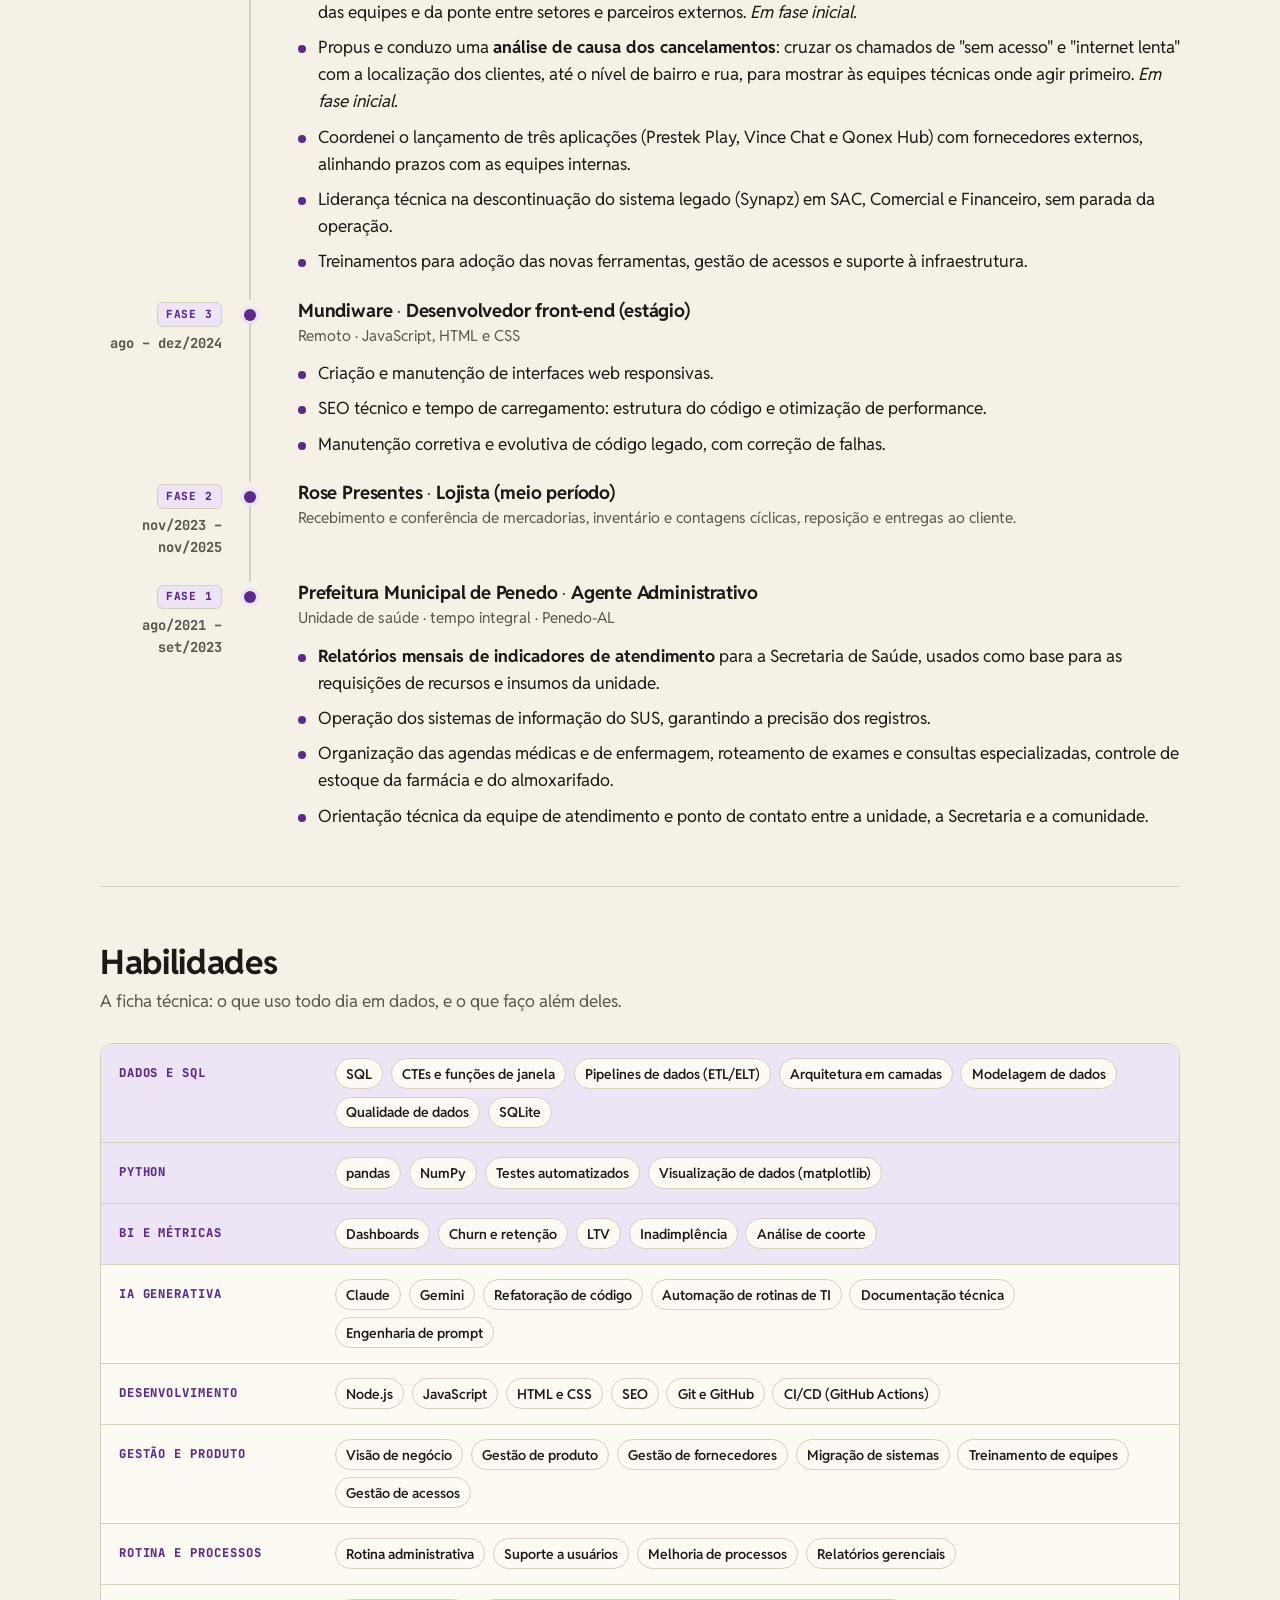
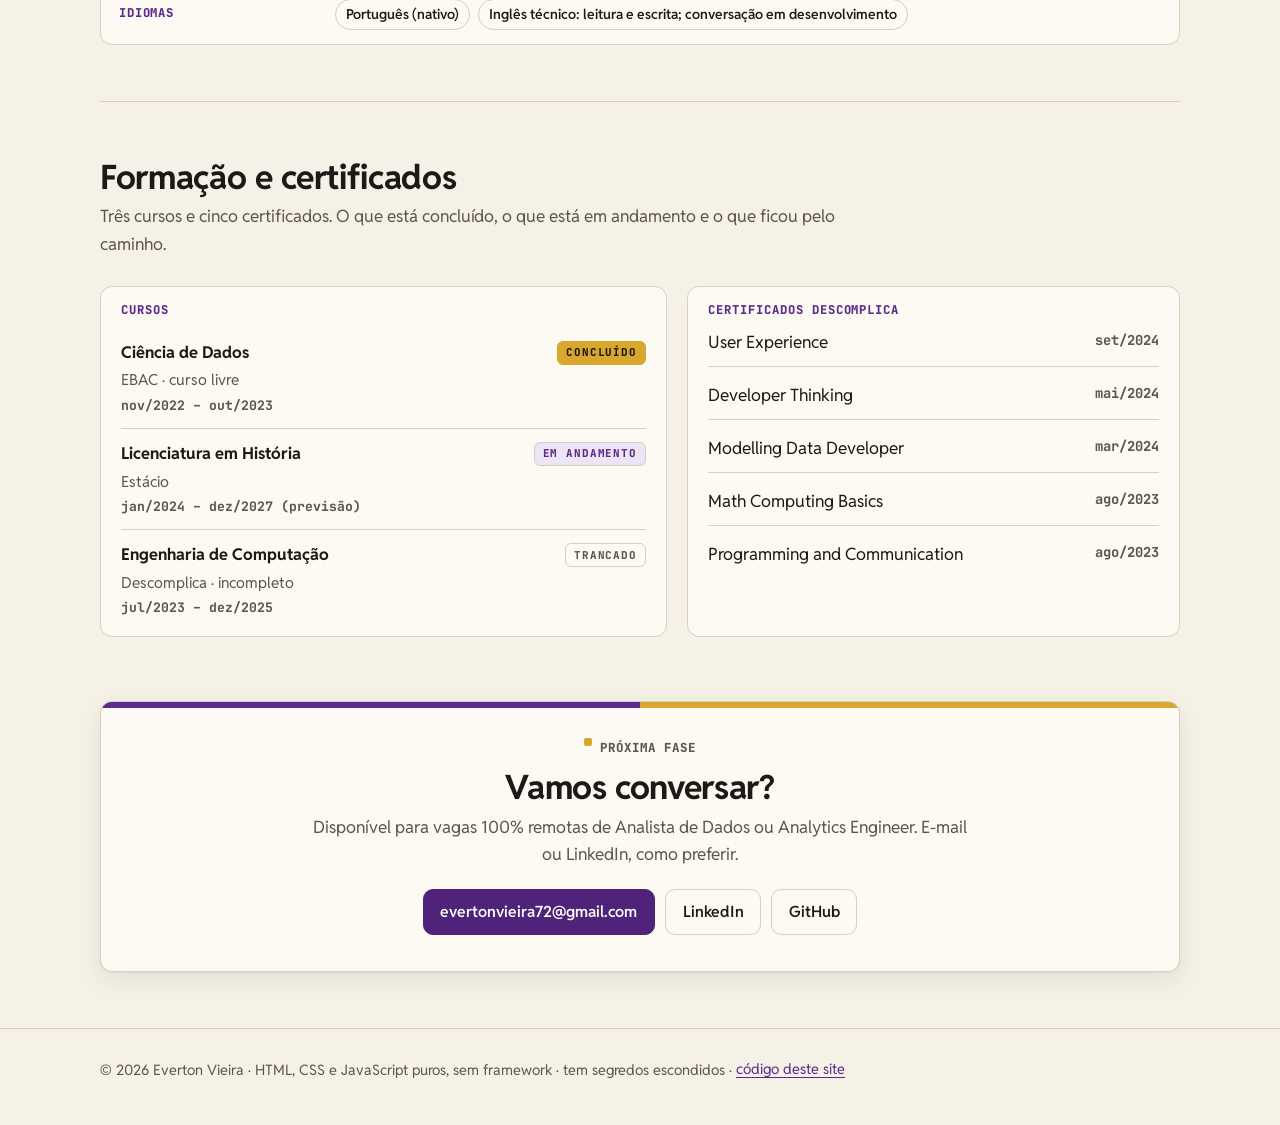
==== commit c428bec6: "Habilidades em termos de mercado e "Fora do expediente" em uma linha - Chips da ficha de Habilidades" ====
--- a/index.html
+++ b/index.html
@@ -106,10 +106,7 @@
         <p>Busco oportunidades 100% remotas como Analista de Dados ou Analytics Engineer, para resolver problemas
           de escala: arquitetura de pipelines, retenção de clientes, LTV e modelagem de dados em empresas que
           decidem com dados.</p>
-        <p class="fora"><span class="fora-rotulo">Fora do expediente</span> jogo basquete e futebol; torço pelo
-          Lakers, pelo São Paulo e pelo Real Madrid; ouço rock, de Avenged Sevenfold a Linkin Park; e jogo
-          videogame desde o Super Nintendo: Donkey Kong Country é o favorito de sempre, com Mario, Zelda e
-          God of War na fila.</p>
+        <p class="fora"><span class="fora-rotulo">Fora do expediente</span> Jogo basquete e futebol, ouço rock e jogo videogame desde o Super Nintendo.</p>
       </div>
       <ol class="marcos" aria-label="Marcos">
         <li><span class="marco-ano">2021</span><span>Saúde pública: relatórios e sistemas do SUS</span></li>
@@ -230,31 +227,31 @@
     <dl class="ficha">
       <div class="ficha-linha destaque-linha">
         <dt>Dados e SQL</dt>
-        <dd><ul class="tags"><li>SQL</li><li>CTEs e funções de janela</li><li>Modelagem em camadas</li><li>Stage → SOR → SOT → SPEC</li><li>SQLite</li><li>Qualidade de dados</li></ul></dd>
+        <dd><ul class="tags"><li>SQL</li><li>CTEs e funções de janela</li><li>Pipelines de dados (ETL/ELT)</li><li>Arquitetura em camadas</li><li>Modelagem de dados</li><li>Qualidade de dados</li><li>SQLite</li></ul></dd>
       </div>
       <div class="ficha-linha destaque-linha">
         <dt>Python</dt>
-        <dd><ul class="tags"><li>pandas</li><li>NumPy</li><li>Dados sintéticos</li><li>unittest</li><li>matplotlib</li></ul></dd>
+        <dd><ul class="tags"><li>pandas</li><li>NumPy</li><li>Testes automatizados</li><li>Visualização de dados (matplotlib)</li></ul></dd>
       </div>
       <div class="ficha-linha destaque-linha">
         <dt>BI e métricas</dt>
-        <dd><ul class="tags"><li>Dashboards por setor</li><li>Churn</li><li>Inadimplência</li><li>LTV</li><li>Safra / coorte</li></ul></dd>
+        <dd><ul class="tags"><li>Dashboards</li><li>Churn e retenção</li><li>LTV</li><li>Inadimplência</li><li>Análise de coorte</li></ul></dd>
       </div>
       <div class="ficha-linha">
         <dt>IA generativa</dt>
-        <dd><ul class="tags"><li>Claude</li><li>Gemini</li><li>Refatoração de código</li><li>Automação de rotinas de TI</li><li>Documentação técnica</li><li>Prompts para PRD e arquitetura</li></ul></dd>
+        <dd><ul class="tags"><li>Claude</li><li>Gemini</li><li>Refatoração de código</li><li>Automação de rotinas de TI</li><li>Documentação técnica</li><li>Engenharia de prompt</li></ul></dd>
       </div>
       <div class="ficha-linha">
         <dt>Desenvolvimento</dt>
-        <dd><ul class="tags"><li>Node.js</li><li>JavaScript</li><li>HTML e CSS</li><li>SEO</li><li>Git e GitHub</li><li>GitHub Actions</li></ul></dd>
+        <dd><ul class="tags"><li>Node.js</li><li>JavaScript</li><li>HTML e CSS</li><li>SEO</li><li>Git e GitHub</li><li>CI/CD (GitHub Actions)</li></ul></dd>
       </div>
       <div class="ficha-linha">
         <dt>Gestão e produto</dt>
-        <dd><ul class="tags"><li>Visão de negócio</li><li>Gestão de produto</li><li>Coordenação com fornecedores</li><li>Descontinuação de legado</li><li>Treinamentos</li><li>Gestão de acessos</li></ul></dd>
+        <dd><ul class="tags"><li>Visão de negócio</li><li>Gestão de produto</li><li>Gestão de fornecedores</li><li>Migração de sistemas</li><li>Treinamento de equipes</li><li>Gestão de acessos</li></ul></dd>
       </div>
       <div class="ficha-linha">
         <dt>Rotina e processos</dt>
-        <dd><ul class="tags"><li>Rotina administrativa do setor</li><li>Apoio aos colaboradores</li><li>Falhas, lacunas e redundâncias em processos</li><li>Relatórios gerenciais</li></ul></dd>
+        <dd><ul class="tags"><li>Rotina administrativa</li><li>Suporte a usuários</li><li>Melhoria de processos</li><li>Relatórios gerenciais</li></ul></dd>
       </div>
       <div class="ficha-linha">
         <dt>Idiomas</dt>
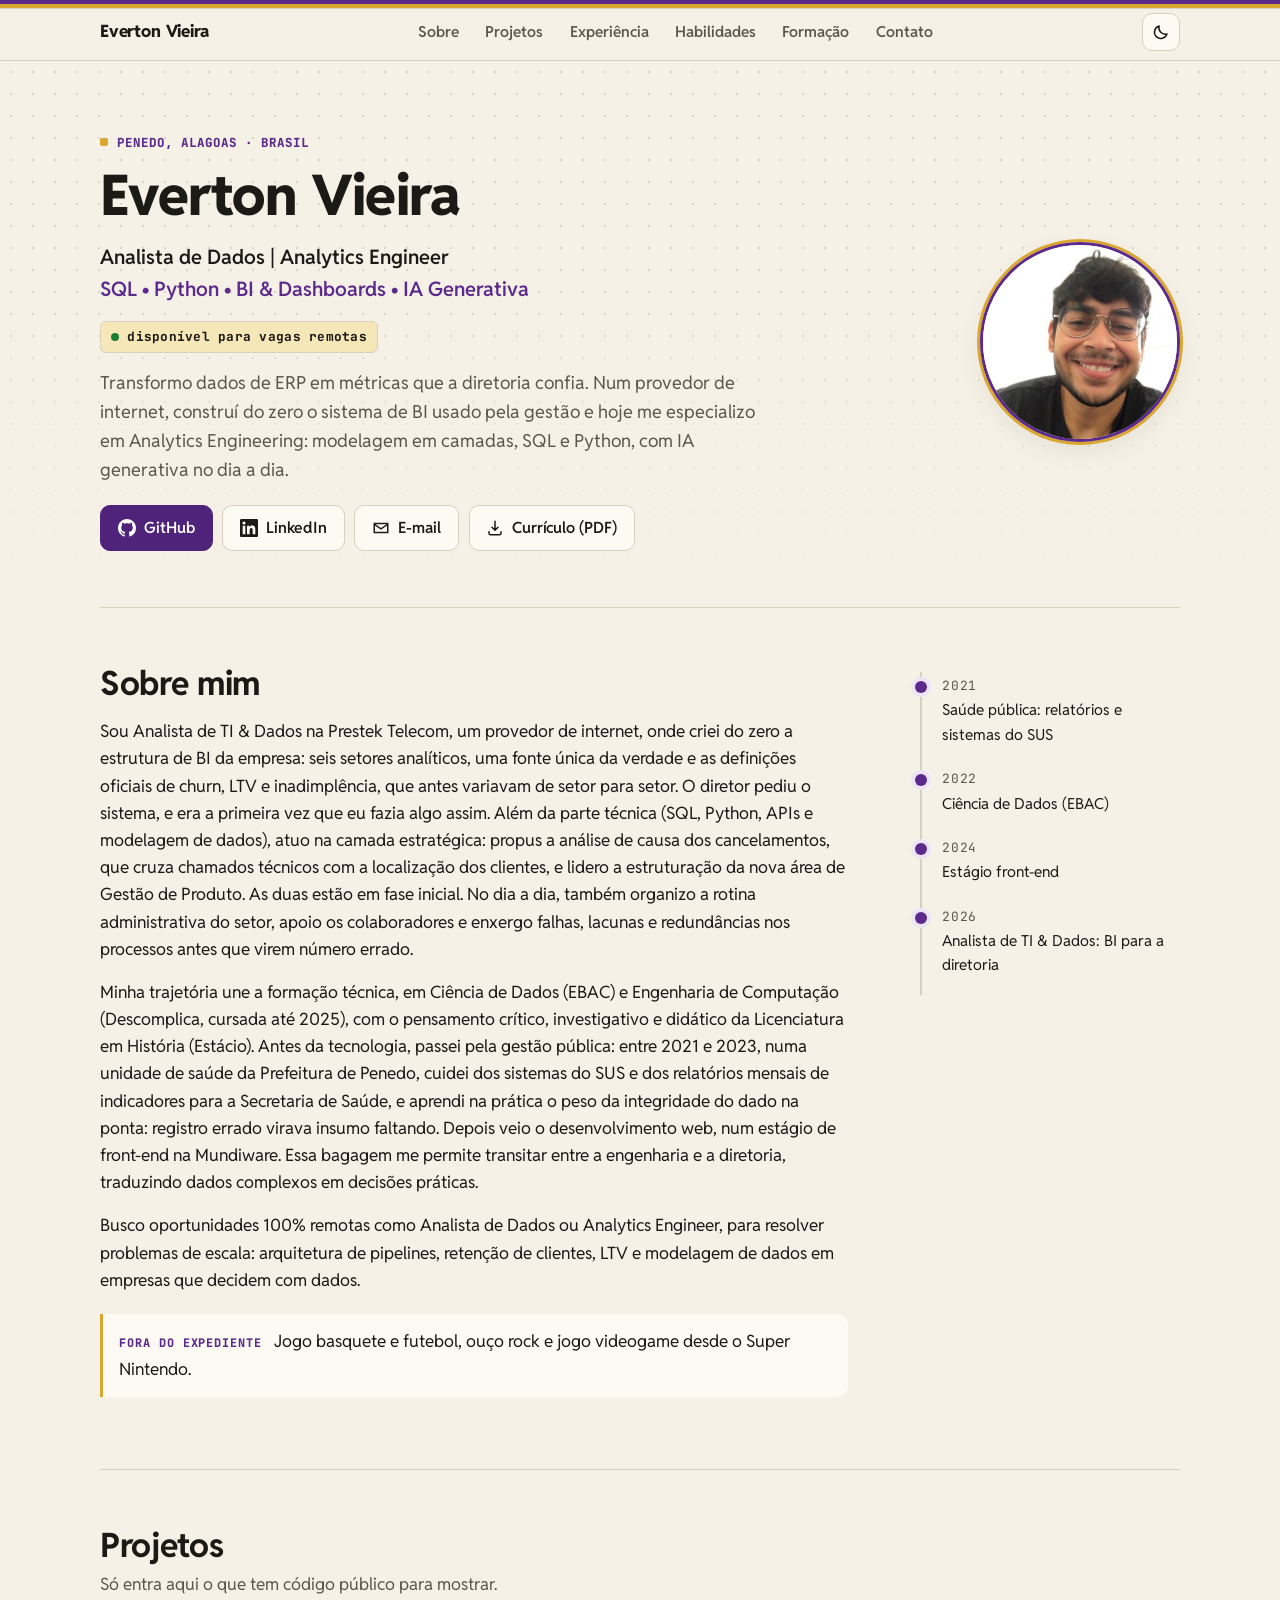
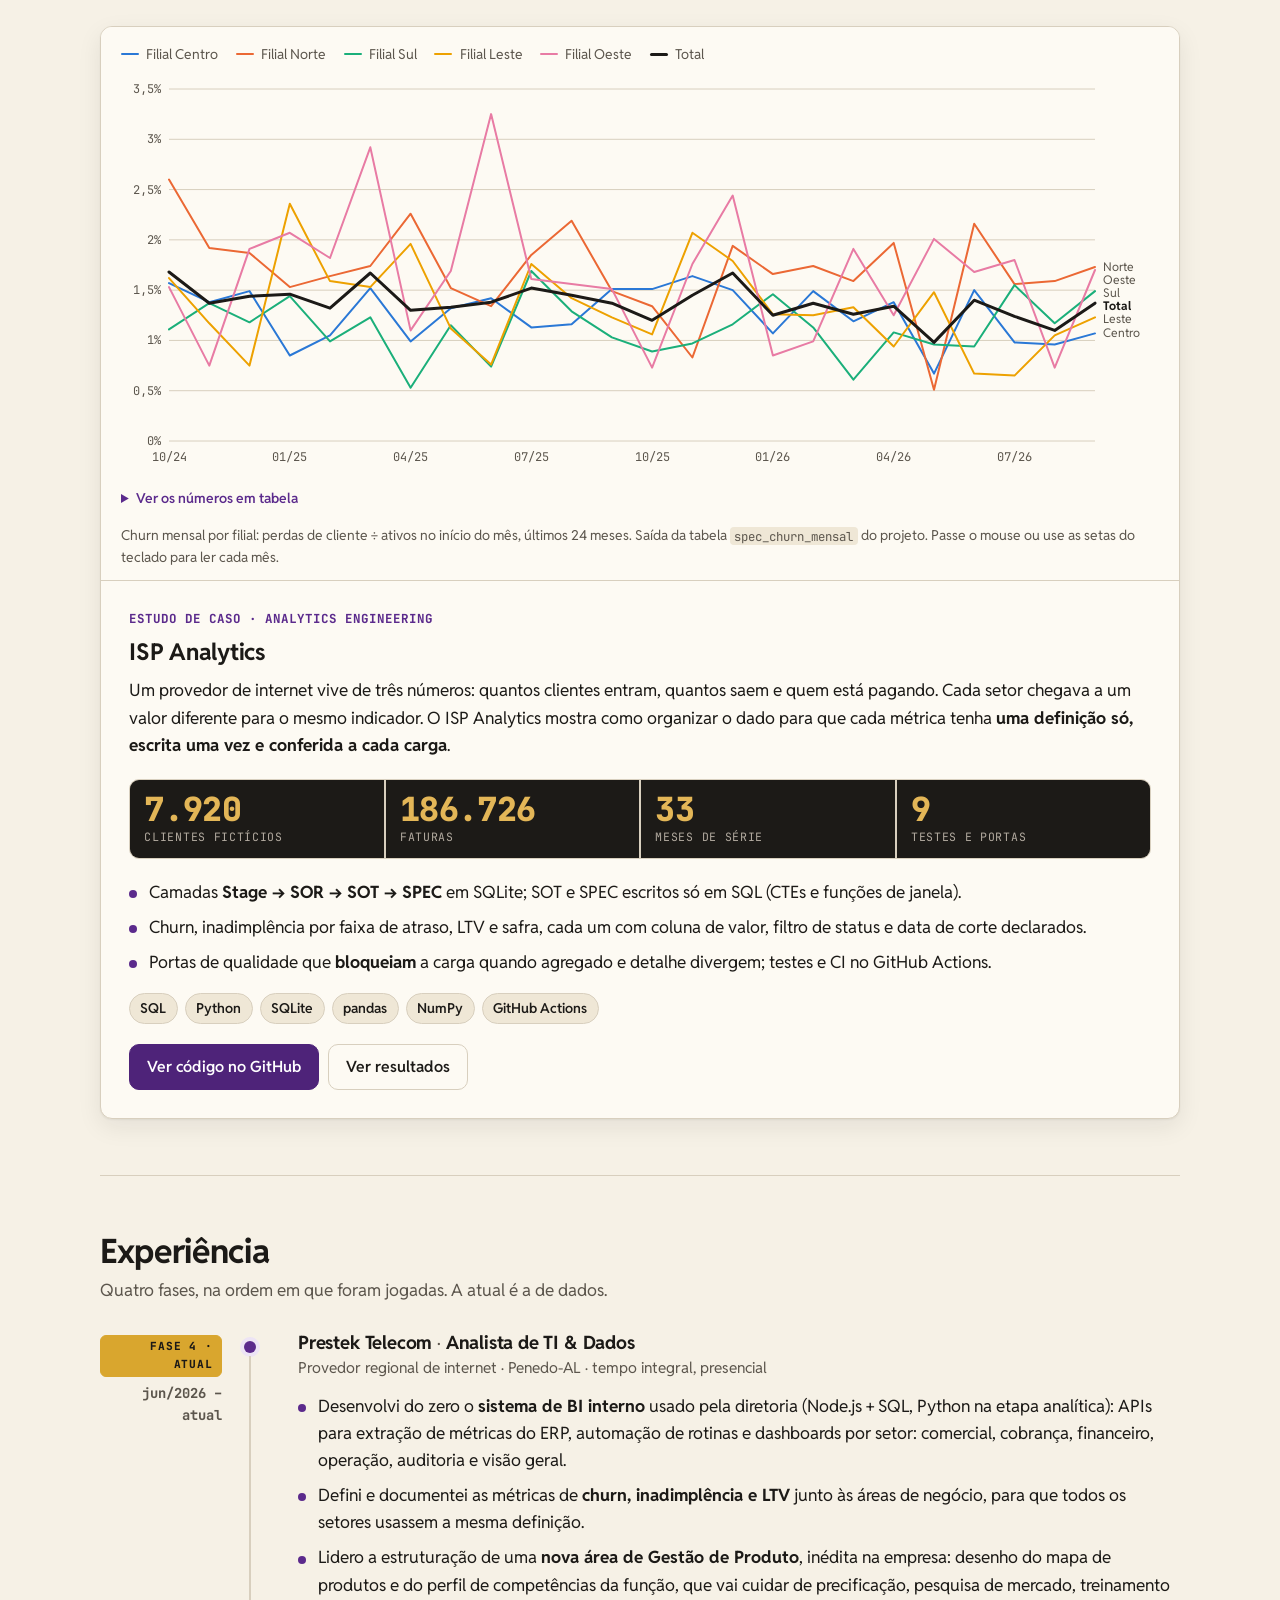
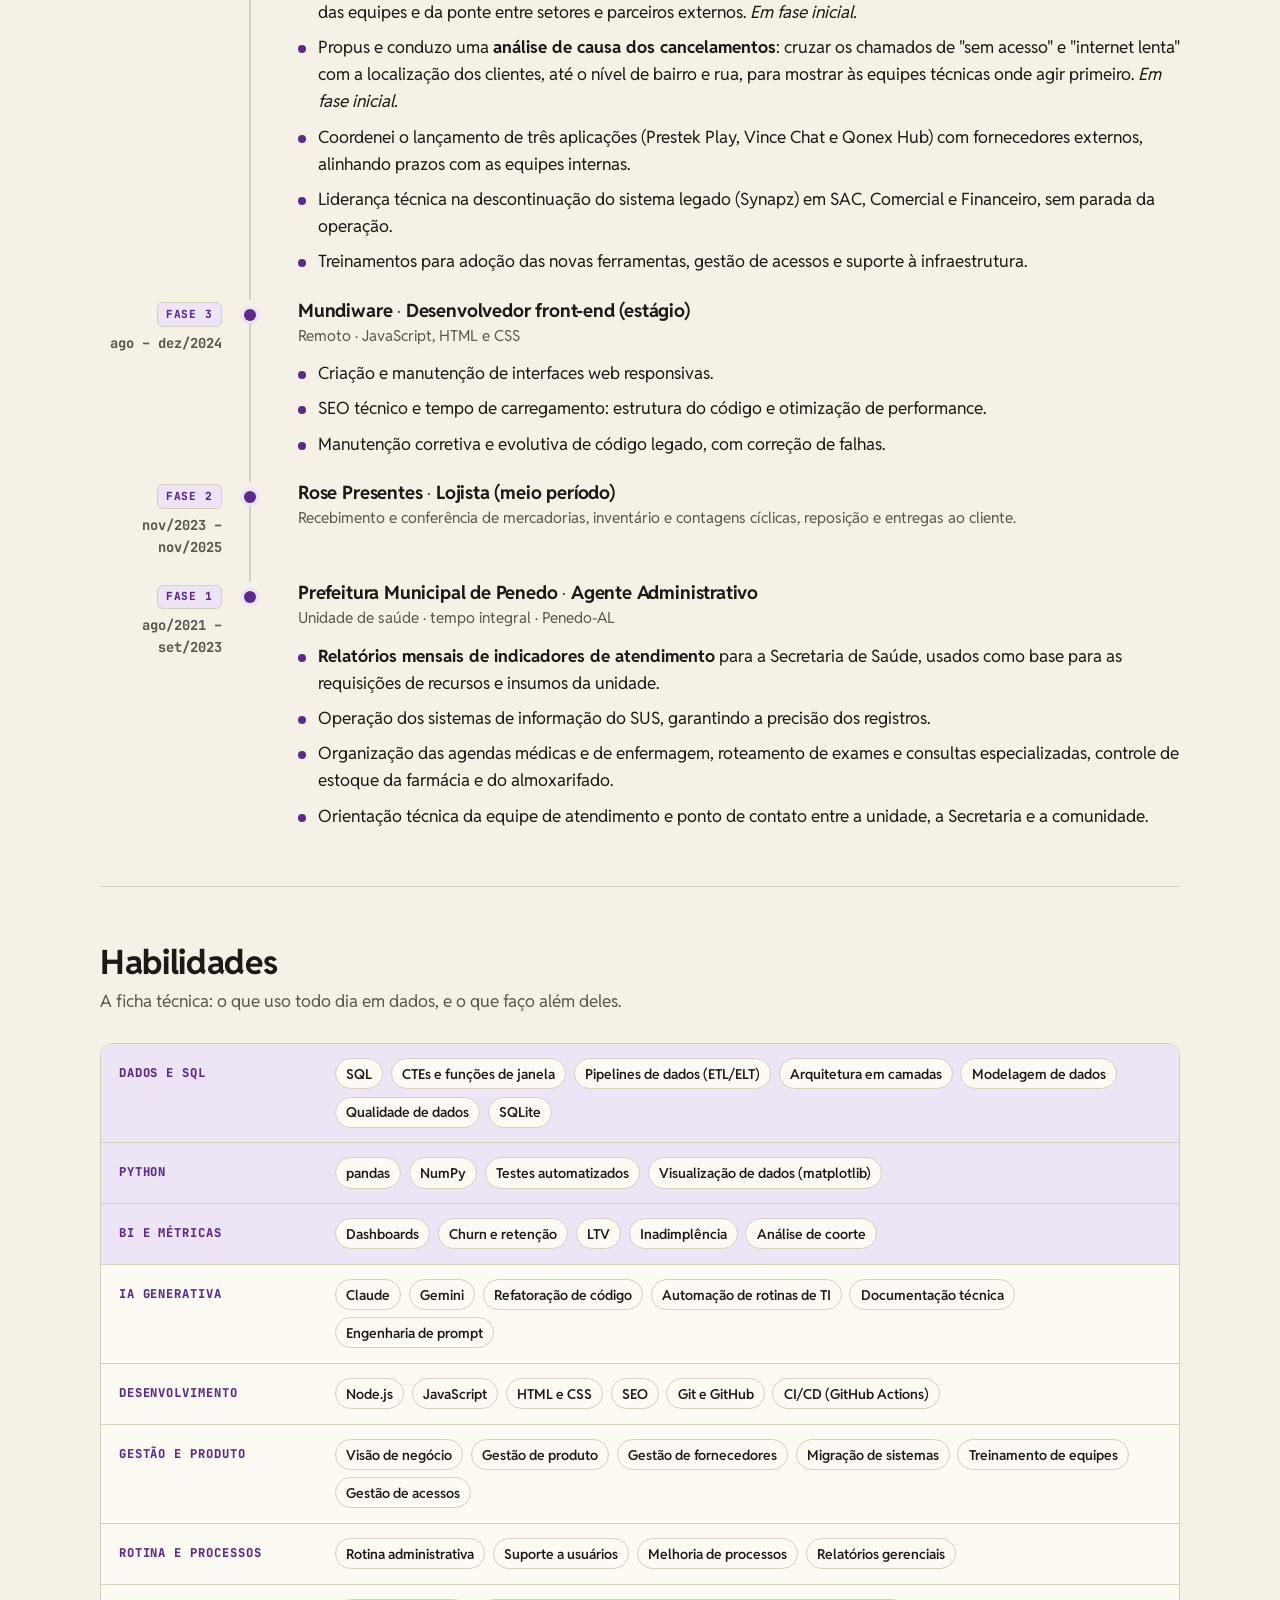
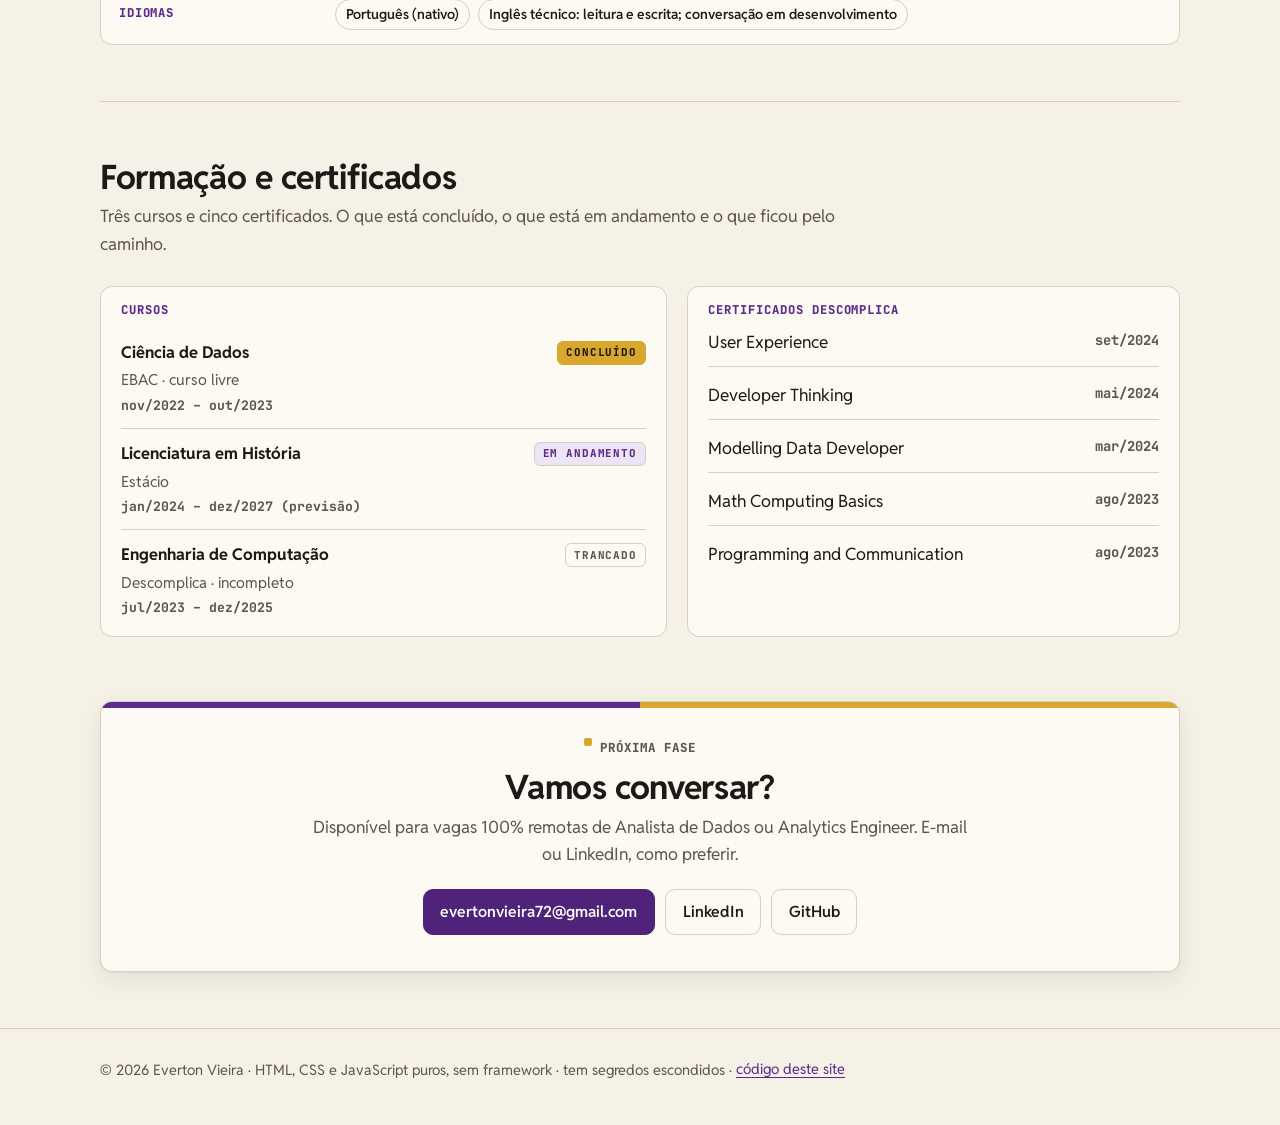
==== commit 81efcf64: "Linha do titulo igual ao LinkedIn (SQL, Python, BI & Dashboards, IA Generativa) no topo, descricoes," ====
--- a/index.html
+++ b/index.html
@@ -4,7 +4,7 @@
   <meta charset="utf-8">
   <meta name="viewport" content="width=device-width, initial-scale=1">
   <title>Everton Vieira — Analista de Dados | Analytics Engineer</title>
-  <meta name="description" content="Portfólio de Everton Vieira, Analista de Dados e Analytics Engineer em Penedo, Alagoas: SQL, Python e IA generativa. Sobre mim, projetos, experiência e contato.">
+  <meta name="description" content="Portfólio de Everton Vieira, Analista de Dados e Analytics Engineer em Penedo, Alagoas: SQL, Python, BI &amp; Dashboards e IA generativa. Sobre mim, projetos, experiência e contato.">
   <link rel="canonical" href="https://vertonds.github.io/">
   <meta name="theme-color" content="#0D1117" media="(prefers-color-scheme: dark)">
   <meta name="theme-color" content="#ffffff" media="(prefers-color-scheme: light)">
@@ -15,8 +15,8 @@
   <meta property="og:locale" content="pt_BR">
   <meta property="og:url" content="https://vertonds.github.io/">
   <meta property="og:title" content="Everton Vieira — Analista de Dados | Analytics Engineer">
-  <meta property="og:description" content="SQL, Python e IA generativa. Métricas de negócio com uma definição só, escritas em SQL e conferidas a cada carga.">
-  <meta property="og:image" content="https://vertonds.github.io/img/og.png">
+  <meta property="og:description" content="SQL, Python, BI &amp; Dashboards e IA generativa. Métricas de negócio com uma definição só, escritas em SQL e conferidas a cada carga.">
+  <meta property="og:image" content="https://vertonds.github.io/img/og.png?v=placar-2026-10-29">
   <meta property="og:image:width" content="1200">
   <meta property="og:image:height" content="630">
   <meta name="twitter:card" content="summary_large_image">
@@ -58,7 +58,7 @@
         <p class="eyebrow">Penedo, Alagoas · Brasil</p>
         <h1 id="nome">Everton Vieira</h1>
         <p class="titulo">Analista de Dados <span aria-hidden="true">|</span> Analytics Engineer<br>
-          <span class="titulo-stack">SQL • Python • IA Generativa</span></p>
+          <span class="titulo-stack">SQL • Python • BI &amp; Dashboards • IA Generativa</span></p>
         <p class="status">disponível para vagas remotas</p>
         <p class="so-impressao">vertonds.github.io · github.com/vertonds · linkedin.com/in/everton-vieira-872673228 · evertonvieira72@gmail.com</p>
         <p class="lead">Transformo dados de ERP em métricas que a diretoria confia. Num provedor de internet,
